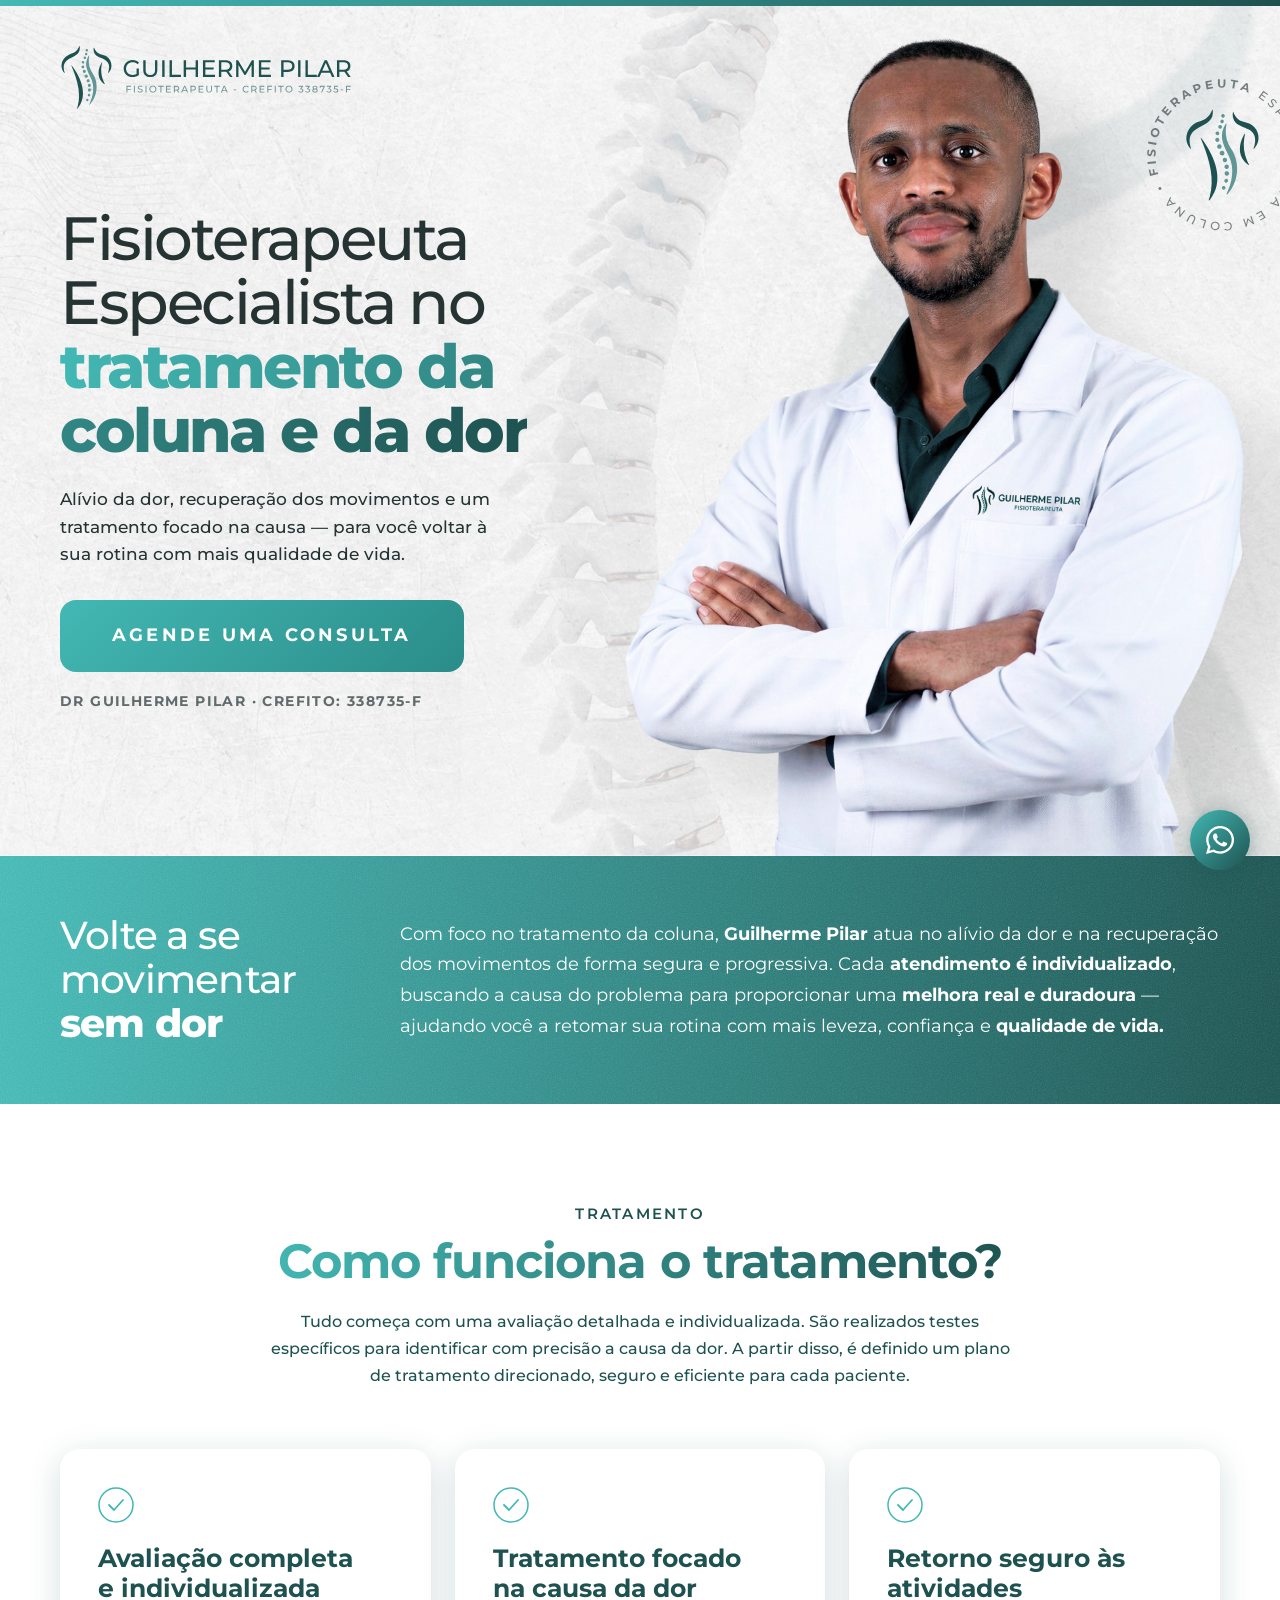
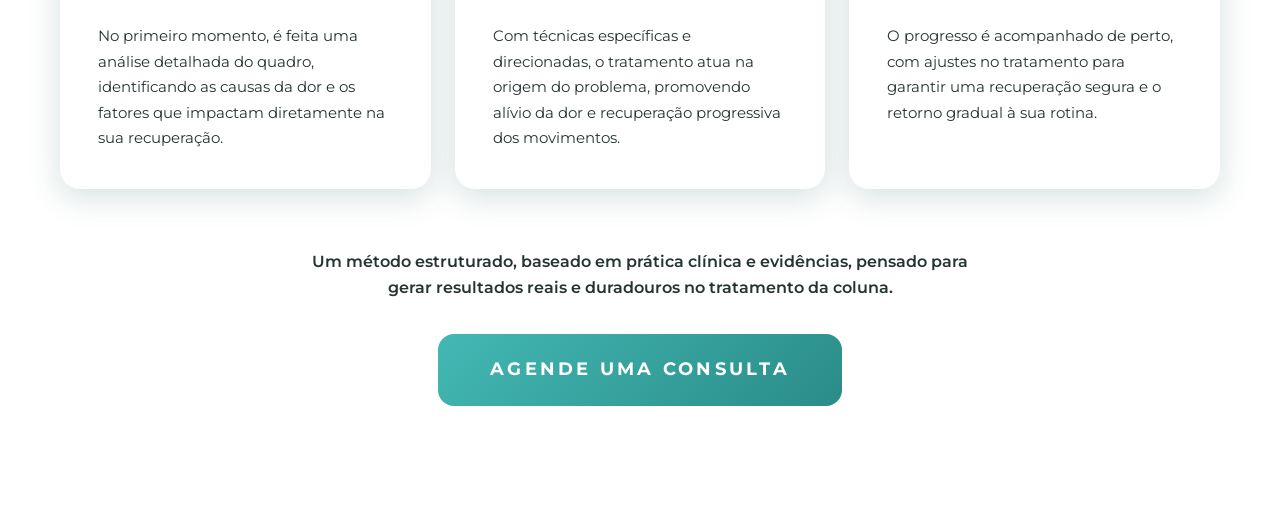
==== index.html @ dbd32c1a "feat: landing page Dr. Guilherme Pilar — hero + intro + treatment blocks Co-Authored-By: Claude Sonn" ====
<!DOCTYPE html>
<html lang="pt-BR">
<head>
  <meta charset="UTF-8">
  <meta name="viewport" content="width=device-width, initial-scale=1.0">
  <title>Dr. Guilherme Pilar — Fisioterapeuta Especialista em Coluna</title>
  <link rel="preconnect" href="https://fonts.googleapis.com">
  <link rel="preconnect" href="https://fonts.gstatic.com" crossorigin>
  <link href="https://fonts.googleapis.com/css2?family=Montserrat:wght@400;500;600;700;800&display=swap" rel="stylesheet">
  <link rel="stylesheet" href="style.css">
</head>
<body>

  <!-- Borda superior gradiente -->
  <div class="top-bar"></div>

  <!-- ======================== HERO ======================== -->
  <section class="hero">
    <div class="hero-bg"></div>

    <div class="hero-inner">
      <!-- Logo -->
      <header class="hero-header">
        <img src="logo.svg" class="logo" alt="Guilherme Pilar Fisioterapeuta">
      </header>

      <!-- Selo animado (posicionado relativo ao hero-inner) -->
      <div class="stamp-wrapper">
        <img src="stamp-txt.svg" class="stamp-txt" alt="">
        <img src="stamp-iso.svg" class="stamp-iso" alt="">
      </div>

      <!-- Conteúdo principal -->
      <div class="hero-content">

        <!-- Coluna esquerda: texto + CTA -->
        <div class="hero-left">
          <h1>
            Fisioterapeuta<br>
            Especialista no<br>
            <span class="gradient-text">tratamento da<br>coluna e da dor</span>
          </h1>

          <p class="subtext">
            Alívio da dor, recuperação dos movimentos e um tratamento focado na causa — para você voltar à sua rotina com mais qualidade de vida.
          </p>

          <a href="https://wa.me/553799293165" class="btn-cta" target="_blank" rel="noopener">
            Agende uma Consulta
          </a>

          <p class="crefito">DR GUILHERME PILAR &middot; CREFITO: 338735-F</p>
        </div>

        <!-- Coluna direita: foto -->
        <div class="hero-right">
          <img src="drguilherme.png" class="doctor-img" alt="Dr. Guilherme Pilar">
        </div>

      </div>
    </div>
  </section>
  <!-- ======================== /HERO ======================== -->

  <!-- ======================== INTRO BLOCK ======================== -->
  <section class="intro-block">
    <div class="intro-inner">

      <div class="intro-left">
        <h2>Volte a se movimentar <strong>sem dor</strong></h2>
      </div>

      <div class="intro-right">
        <p>
          Com foco no tratamento da coluna, <strong>Guilherme Pilar</strong> atua no alívio da dor e na recuperação dos movimentos de forma segura e progressiva. Cada <strong>atendimento é individualizado</strong>, buscando a causa do problema para proporcionar uma <strong>melhora real e duradoura</strong> — ajudando você a retomar sua rotina com mais leveza, confiança e <strong>qualidade de vida.</strong>
        </p>
      </div>

    </div>
  </section>
  <!-- ======================== /INTRO BLOCK ======================== -->

  <!-- ======================== TREATMENT BLOCK ======================== -->
  <section class="treatment-block">
    <div class="treatment-inner">

      <div class="treatment-header">
        <span class="tagline">Tratamento</span>
        <h2 class="treatment-title">Como funciona o tratamento?</h2>
        <p class="treatment-desc">Tudo começa com uma avaliação detalhada e individualizada. São realizados testes específicos para identificar com precisão a causa da dor. A partir disso, é definido um plano de tratamento direcionado, seguro e eficiente para cada paciente.</p>
      </div>

      <div class="cards-grid">

        <div class="card">
          <div class="card-icon">
            <svg width="36" height="36" viewBox="0 0 36 36" fill="none" xmlns="http://www.w3.org/2000/svg">
              <circle cx="18" cy="18" r="17" stroke="#43B8B4" stroke-width="1.5"/>
              <path d="M11 18l5 5 9-10" stroke="#43B8B4" stroke-width="1.8" stroke-linecap="round" stroke-linejoin="round"/>
            </svg>
          </div>
          <h3>Avaliação completa<br>e individualizada</h3>
          <p>No primeiro momento, é feita uma análise detalhada do quadro, identificando as causas da dor e os fatores que impactam diretamente na sua recuperação.</p>
        </div>

        <div class="card">
          <div class="card-icon">
            <svg width="36" height="36" viewBox="0 0 36 36" fill="none" xmlns="http://www.w3.org/2000/svg">
              <circle cx="18" cy="18" r="17" stroke="#43B8B4" stroke-width="1.5"/>
              <path d="M11 18l5 5 9-10" stroke="#43B8B4" stroke-width="1.8" stroke-linecap="round" stroke-linejoin="round"/>
            </svg>
          </div>
          <h3>Tratamento focado<br>na causa da dor</h3>
          <p>Com técnicas específicas e direcionadas, o tratamento atua na origem do problema, promovendo alívio da dor e recuperação progressiva dos movimentos.</p>
        </div>

        <div class="card">
          <div class="card-icon">
            <svg width="36" height="36" viewBox="0 0 36 36" fill="none" xmlns="http://www.w3.org/2000/svg">
              <circle cx="18" cy="18" r="17" stroke="#43B8B4" stroke-width="1.5"/>
              <path d="M11 18l5 5 9-10" stroke="#43B8B4" stroke-width="1.8" stroke-linecap="round" stroke-linejoin="round"/>
            </svg>
          </div>
          <h3>Retorno seguro às<br>atividades</h3>
          <p>O progresso é acompanhado de perto, com ajustes no tratamento para garantir uma recuperação segura e o retorno gradual à sua rotina.</p>
        </div>

      </div>

      <div class="treatment-footer">
        <p>Um método estruturado, baseado em prática clínica e evidências, pensado para<br>gerar resultados reais e duradouros no tratamento da coluna.</p>
        <a href="https://wa.me/553799293165" class="btn-cta btn-cta--center" target="_blank" rel="noopener">
          Agende uma Consulta
        </a>
      </div>

    </div>
  </section>
  <!-- ======================== /TREATMENT BLOCK ======================== -->

  <!-- WhatsApp flutuante -->
  <a href="https://wa.me/553799293165" class="whatsapp-float" target="_blank" rel="noopener" aria-label="Fale pelo WhatsApp">
    <svg width="30" height="30" viewBox="0 0 57 57" fill="none" xmlns="http://www.w3.org/2000/svg">
      <path fill-rule="evenodd" clip-rule="evenodd" d="M47.4216 9.51921C42.4222 4.51401 35.7735 1.75635 28.6904 1.75342C14.0949 1.75342 2.21626 13.6317 2.21039 28.2311C2.20844 32.8981 3.42761 37.4539 5.74495 41.4695L1.98828 55.1909L16.0257 51.5086C19.8936 53.6185 24.2481 54.7304 28.6796 54.7317H28.6907C43.2846 54.7317 55.1645 42.8524 55.1701 28.2523C55.173 21.1767 52.4212 14.5241 47.4216 9.51921ZM28.6904 50.2598H28.6813C24.7322 50.2581 20.8591 49.1968 17.4794 47.1919L16.6761 46.7148L8.34605 48.9L10.5695 40.7784L10.046 39.9457C7.84279 36.4415 6.67939 32.3913 6.68135 28.2328C6.68592 16.0981 16.5593 6.22568 28.6992 6.22568C34.5779 6.22763 40.1039 8.51986 44.2592 12.68C48.4144 16.8401 50.7014 22.3698 50.6994 28.2507C50.6942 40.3863 40.8215 50.2598 28.6904 50.2598ZM40.7628 33.7761C40.1013 33.4448 36.8482 31.8446 36.2416 31.6235C35.6356 31.4027 35.194 31.2928 34.7533 31.9549C34.312 32.617 33.0443 34.1075 32.6581 34.5488C32.2719 34.9904 31.8864 35.0459 31.2246 34.7145C30.5629 34.3834 28.4311 33.6845 25.9037 31.4304C23.937 29.676 22.6092 27.5094 22.223 26.8473C21.8375 26.1845 22.2198 25.861 22.5133 25.497C23.2296 24.6075 23.9468 23.6751 24.1673 23.2338C24.3881 22.7922 24.2775 22.4057 24.1118 22.0746C23.9468 21.7436 22.6236 18.4869 22.0724 17.1617C21.5348 15.8721 20.9898 16.0463 20.5834 16.026C20.1979 16.0068 19.7566 16.0029 19.3154 16.0029C18.8744 16.0029 18.1575 16.1682 17.5508 16.831C16.9445 17.4934 15.2355 19.0939 15.2355 22.3505C15.2355 25.6072 17.6063 28.7533 17.937 29.1949C18.2677 29.6365 22.6027 36.3195 29.2396 39.1851C30.8182 39.8674 32.0505 40.2741 33.0116 40.5791C34.5968 41.0827 36.0387 41.0116 37.1789 40.8413C38.4503 40.6512 41.0932 39.2406 41.645 37.6952C42.1962 36.1496 42.1962 34.825 42.0305 34.5488C41.8655 34.2729 41.4242 34.1075 40.7628 33.7761Z" fill="white"/>
    </svg>
  </a>

</body>
</html>
---- style.css ----
/* ===== RESET & BASE ===== */
*, *::before, *::after { box-sizing: border-box; margin: 0; padding: 0; }

:root {
  --dark:       #263333;
  --primary:    #1E5250;
  --teal:       #81C1C1;
  --white:      #FFFFFF;
  --gray-bg:    #F5F5F5;
  --grad-start: #43B8B4;
  --grad-end:   #1E5250;
  --gradient:   linear-gradient(to right, #43B8B4, #1E5250);
}

html { scroll-behavior: smooth; }

body {
  font-family: 'Montserrat', sans-serif;
  color: var(--dark);
  background: var(--white);
  overflow-x: hidden;
}

/* ===== TOP BAR ===== */
.top-bar {
  height: 6px;
  background: var(--gradient);
  width: 100%;
}

/* ===== HERO SECTION ===== */
.hero {
  position: relative;
  height: 850px;
  display: flex;
  align-items: stretch;
  overflow: hidden;
}

.hero-bg {
  position: absolute;
  inset: 0;
  background-image: url('bg-hero.jpg');
  background-size: cover;
  background-position: center;
  z-index: 0;
}

.hero-inner {
  position: relative;
  z-index: 1;
  width: 100%;
  max-width: 1280px;
  margin: 0 auto;
  padding: 0 60px;
  display: flex;
  flex-direction: column;
}

/* ===== HEADER / LOGO ===== */
.hero-header {
  padding: 40px 0 0;
  flex: 0 0 auto;
}

.logo {
  height: 64px;
  width: auto;
  display: block;
}

/* ===== HERO CONTENT ===== */
.hero-content {
  display: flex;
  align-items: stretch;
  gap: 40px;
  flex: 1;
}

/* ===== LEFT COLUMN ===== */
.hero-left {
  flex: 0 0 490px;
  display: flex;
  flex-direction: column;
  justify-content: center;
  padding-bottom: 50px;
}

.hero-left h1 {
  font-size: 61px;
  font-weight: 500;
  line-height: 1.05;
  letter-spacing: -0.04em;
  color: var(--dark);
  margin-bottom: 24px;
}

.gradient-text {
  background: var(--gradient);
  -webkit-background-clip: text;
  -webkit-text-fill-color: transparent;
  background-clip: text;
  display: inline;
  font-weight: 800;
}

.subtext {
  font-size: 17px;
  font-weight: 500;
  line-height: 1.6;
  color: var(--dark);
  max-width: 440px;
  margin-bottom: 32px;
}

.btn-cta {
  display: inline-flex;
  align-items: center;
  background: linear-gradient(135deg, #43B8B4, #2A8C88, #1E5250, #2A8C88, #43B8B4);
  background-size: 400% 400%;
  animation: cta-gradient 10s linear infinite;
  overflow: hidden;
  position: relative;
  color: var(--white);
  font-family: 'Montserrat', sans-serif;
  font-size: 18px;
  font-weight: 700;
  line-height: 1.28;
  letter-spacing: 0.18em;
  text-transform: uppercase;
  text-decoration: none;
  height: 72px;
  padding: 0 52px;
  border-radius: 16px;
  align-self: flex-start;
  transition: opacity 0.25s, transform 0.2s;
  margin-bottom: 20px;
}

.btn-cta::after {
  content: '';
  position: absolute;
  top: -50%;
  left: -80%;
  width: 45%;
  height: 200%;
  background: linear-gradient(
    to right,
    transparent,
    rgba(255, 255, 255, 0.22),
    transparent
  );
  transform: skewX(-18deg);
  animation: btn-shine 5s ease-in-out infinite;
  pointer-events: none;
}

.btn-cta:hover {
  opacity: 0.88;
  transform: translateY(-2px);
}

.crefito {
  font-size: 14px;
  font-weight: 700;
  letter-spacing: 0.1em;
  color: var(--dark);
  text-transform: uppercase;
  opacity: 0.7;
}

/* ===== RIGHT COLUMN ===== */
.hero-right {
  flex: 1;
  align-self: stretch;
  position: relative;
  display: flex;
  align-items: flex-end;
  justify-content: center;
}

.doctor-img {
  position: absolute;
  bottom: 0;
  left: 50%;
  transform: translateX(-40%);
  z-index: 2;
  height: 820px;
  width: auto;
  display: block;
  object-fit: contain;
  object-position: bottom;
}

/* ===== STAMP ANIMADO ===== */
.stamp-wrapper {
  position: absolute;
  top: 68px;
  right: -24px;
  width: 162px;
  height: 162px;
  z-index: 3;
}

.stamp-txt {
  position: absolute;
  inset: 0;
  width: 162px;
  height: 162px;
  animation: spin-stamp 18s linear infinite;
  transform-origin: center center;
}

.stamp-iso {
  position: absolute;
  top: 50%;
  left: 50%;
  transform: translate(-50%, -50%);
  width: 92px;
  height: 92px;
}

@keyframes cta-gradient {
  0%   { background-position: 0% 0%; }
  50%  { background-position: 100% 100%; }
  100% { background-position: 0% 0%; }
}

@keyframes btn-shine {
  0%        { left: -80%; opacity: 0; }
  10%       { opacity: 1; }
  50%       { left: 130%; opacity: 0; }
  100%      { left: 130%; opacity: 0; }
}

@keyframes spin-stamp {
  from { transform: rotate(0deg); }
  to   { transform: rotate(360deg); }
}

/* ===== INTRO BLOCK ===== */
.intro-block {
  position: relative;
  height: 248px;
  display: flex;
  align-items: center;
  background: linear-gradient(to right, #43B8B4 0%, #1E5250 100%);
  overflow: hidden;
}

/* Grain visível sobre o gradient */
.intro-block::after {
  content: '';
  position: absolute;
  inset: 0;
  background-image: url("data:image/svg+xml,%3Csvg xmlns='http://www.w3.org/2000/svg' width='200' height='200'%3E%3Cfilter id='n'%3E%3CfeTurbulence type='fractalNoise' baseFrequency='0.8' numOctaves='4' stitchTiles='stitch'/%3E%3C/filter%3E%3Crect width='200' height='200' filter='url(%23n)'/%3E%3C/svg%3E");
  background-repeat: repeat;
  background-size: 200px 200px;
  mix-blend-mode: soft-light;
  opacity: 0.65;
  pointer-events: none;
  z-index: 2;
}

.intro-inner {
  position: relative;
  z-index: 3;
  width: 100%;
  max-width: 1280px;
  margin: 0 auto;
  padding: 0 60px;
  display: flex;
  align-items: center;
  gap: 60px;
}

.intro-left {
  flex: 0 0 280px;
}

.intro-left h2 {
  font-size: 39px;
  font-weight: 500;
  line-height: 1.12;
  letter-spacing: -0.02em;
  color: var(--white);
}

.intro-left h2 strong {
  font-weight: 800;
  display: block;
}

.intro-right {
  flex: 1;
}

.intro-right p {
  font-size: 18px;
  font-weight: 400;
  line-height: 1.7;
  color: var(--white);
}

.intro-right p strong {
  font-weight: 700;
}

/* Responsivo intro */
@media (max-width: 820px) {
  .intro-block { height: auto; padding: 56px 0; }

  .intro-inner {
    flex-direction: column;
    gap: 28px;
    padding: 0 32px;
  }

  .intro-left { flex: none; width: 100%; }

  .intro-left h2 { font-size: 32px; }

  .intro-right p { font-size: 16px; }
}

@media (max-width: 480px) {
  .intro-block { height: auto; padding: 48px 0; }

  .intro-inner { padding: 0 24px; gap: 20px; }

  .intro-left h2 { font-size: 28px; }

  .intro-right p { font-size: 15px; }
}

/* ===== TREATMENT BLOCK ===== */
.treatment-block {
  background: var(--white);
  padding: 100px 0 90px;
}

.treatment-inner {
  max-width: 1280px;
  margin: 0 auto;
  padding: 0 60px;
  display: flex;
  flex-direction: column;
  align-items: center;
  gap: 60px;
}

/* Header */
.treatment-header {
  text-align: center;
  max-width: 760px;
}

.tagline {
  display: block;
  font-size: 15px;
  font-weight: 600;
  letter-spacing: 0.15em;
  text-transform: uppercase;
  color: var(--primary);
  margin-bottom: 12px;
}

.treatment-title {
  font-size: 48px;
  font-weight: 700;
  line-height: 1.1;
  letter-spacing: -0.02em;
  background: var(--gradient);
  -webkit-background-clip: text;
  -webkit-text-fill-color: transparent;
  background-clip: text;
  margin-bottom: 20px;
}

.treatment-desc {
  font-size: 16px;
  font-weight: 500;
  line-height: 1.7;
  color: var(--primary);
}

/* Cards grid */
.cards-grid {
  display: grid;
  grid-template-columns: repeat(3, 1fr);
  gap: 24px;
  width: 100%;
}

.card {
  background: var(--white);
  border-radius: 20px;
  padding: 36px;
  box-shadow: 0 8px 32px 0 rgba(29, 80, 78, 0.18);
  border: 2px solid transparent;
  transition: border-color 0.3s ease, box-shadow 0.3s ease, transform 0.3s ease;
  display: flex;
  flex-direction: column;
  gap: 20px;
}

.card:hover {
  border-color: #C5E2E2;
  box-shadow: none;
  transform: translateY(-4px);
}

.card-icon svg {
  display: block;
}

.card h3 {
  font-size: 25px;
  font-weight: 700;
  line-height: 1.2;
  color: var(--primary);
}

.card p {
  font-size: 15px;
  font-weight: 400;
  line-height: 1.7;
  color: var(--dark);
}

/* Footer */
.treatment-footer {
  display: flex;
  flex-direction: column;
  align-items: center;
  gap: 32px;
  text-align: center;
}

.treatment-footer > p {
  font-size: 16px;
  font-weight: 600;
  line-height: 1.65;
  color: var(--dark);
}

.btn-cta--center {
  align-self: center;
}

/* Responsivo treatment */
@media (max-width: 900px) {
  .cards-grid { grid-template-columns: 1fr; gap: 20px; }
  .treatment-title { font-size: 36px; }
  .treatment-block { padding: 72px 0; }
  .treatment-inner { padding: 0 32px; gap: 44px; }
}

@media (max-width: 480px) {
  .treatment-title { font-size: 30px; }
  .treatment-block { padding: 56px 0; }
  .treatment-inner { padding: 0 24px; gap: 36px; }
  .card { padding: 28px; }
}

/* ===== RESPONSIVO ===== */

/* Laptop menor / tablet landscape */
@media (max-width: 1100px) {
  .hero-inner { padding: 0 40px; }

  .hero-left {
    flex: 0 0 420px;
  }

  .hero-left h1 {
    font-size: 52px;
  }

  .subtext {
    font-size: 16px;
    max-width: 380px;
  }

  .doctor-img {
    height: 700px;
  }

  .stamp-wrapper { width: 124px; height: 124px; top: 36px; right: -16px; }
  .stamp-txt    { width: 124px; height: 124px; }
  .stamp-iso    { width: 70px;  height: 70px; }
}

/* Tablet portrait */
@media (max-width: 820px) {
  .hero {
    height: auto;
    min-height: 100svh;
  }

  .hero-inner { padding: 0 32px; }

  .hero-content {
    flex-direction: column;
    align-items: flex-start;
    gap: 0;
    padding-bottom: 0;
  }

  .hero-left {
    flex: none;
    width: 100%;
    max-width: 560px;
    padding-bottom: 40px;
    justify-content: flex-start;
    padding-top: 32px;
  }

  .hero-left h1 { font-size: 46px; }

  .subtext { font-size: 15px; max-width: 100%; }

  /* Ancora pelo topo — mostra cabeça + torso, pés cortam embaixo */
  .hero-right {
    width: 100%;
    height: 400px;
    align-self: auto;
    justify-content: center;
    overflow: hidden;
    margin-top: 16px;
  }

  .doctor-img {
    position: absolute;
    top: 0;
    left: 50%;
    transform: translateX(-50%);
    height: 480px;
  }

  .stamp-wrapper { top: 28px; right: 0; width: 110px; height: 110px; }
  .stamp-txt    { width: 110px; height: 110px; }
  .stamp-iso    { width: 62px; height: 62px; }
}

/* Mobile */
@media (max-width: 480px) {
  .hero-inner { padding: 0 24px; }

  .logo { height: 52px; }

  .hero-left {
    padding-top: 24px;
    padding-bottom: 36px;
  }

  .hero-left h1 { font-size: 36px; }

  .subtext { font-size: 14px; }

  .btn-cta {
    font-size: 12px;
    padding: 15px 28px;
    align-self: stretch;
    text-align: center;
  }

  /* Ancora pelo topo — mostra cabeça + torso */
  .hero-right {
    height: 320px;
    overflow: hidden;
    margin-top: 12px;
  }

  .doctor-img {
    top: 0;
    bottom: auto;
    height: 380px;
    transform: translateX(-50%);
  }

  .stamp-wrapper { width: 90px; height: 90px; top: 24px; right: 0; }
  .stamp-txt    { width: 90px; height: 90px; }
  .stamp-iso    { width: 50px; height: 50px; }

  .whatsapp-float { bottom: 20px; right: 20px; width: 52px; height: 52px; }
}

/* ===== WHATSAPP FLUTUANTE ===== */
.whatsapp-float {
  position: fixed;
  bottom: 30px;
  right: 30px;
  width: 60px;
  height: 60px;
  background: linear-gradient(135deg, #43B8B4, #1E5250);
  border-radius: 50%;
  display: flex;
  align-items: center;
  justify-content: center;
  box-shadow: 0 4px 20px rgba(30, 82, 80, 0.4);
  z-index: 1000;
  text-decoration: none;
  transition: transform 0.2s, box-shadow 0.2s;
}

.whatsapp-float:hover {
  transform: scale(1.1);
  box-shadow: 0 6px 24px rgba(30, 82, 80, 0.5);
}

.whatsapp-float img {
  width: 30px;
  height: 30px;
}
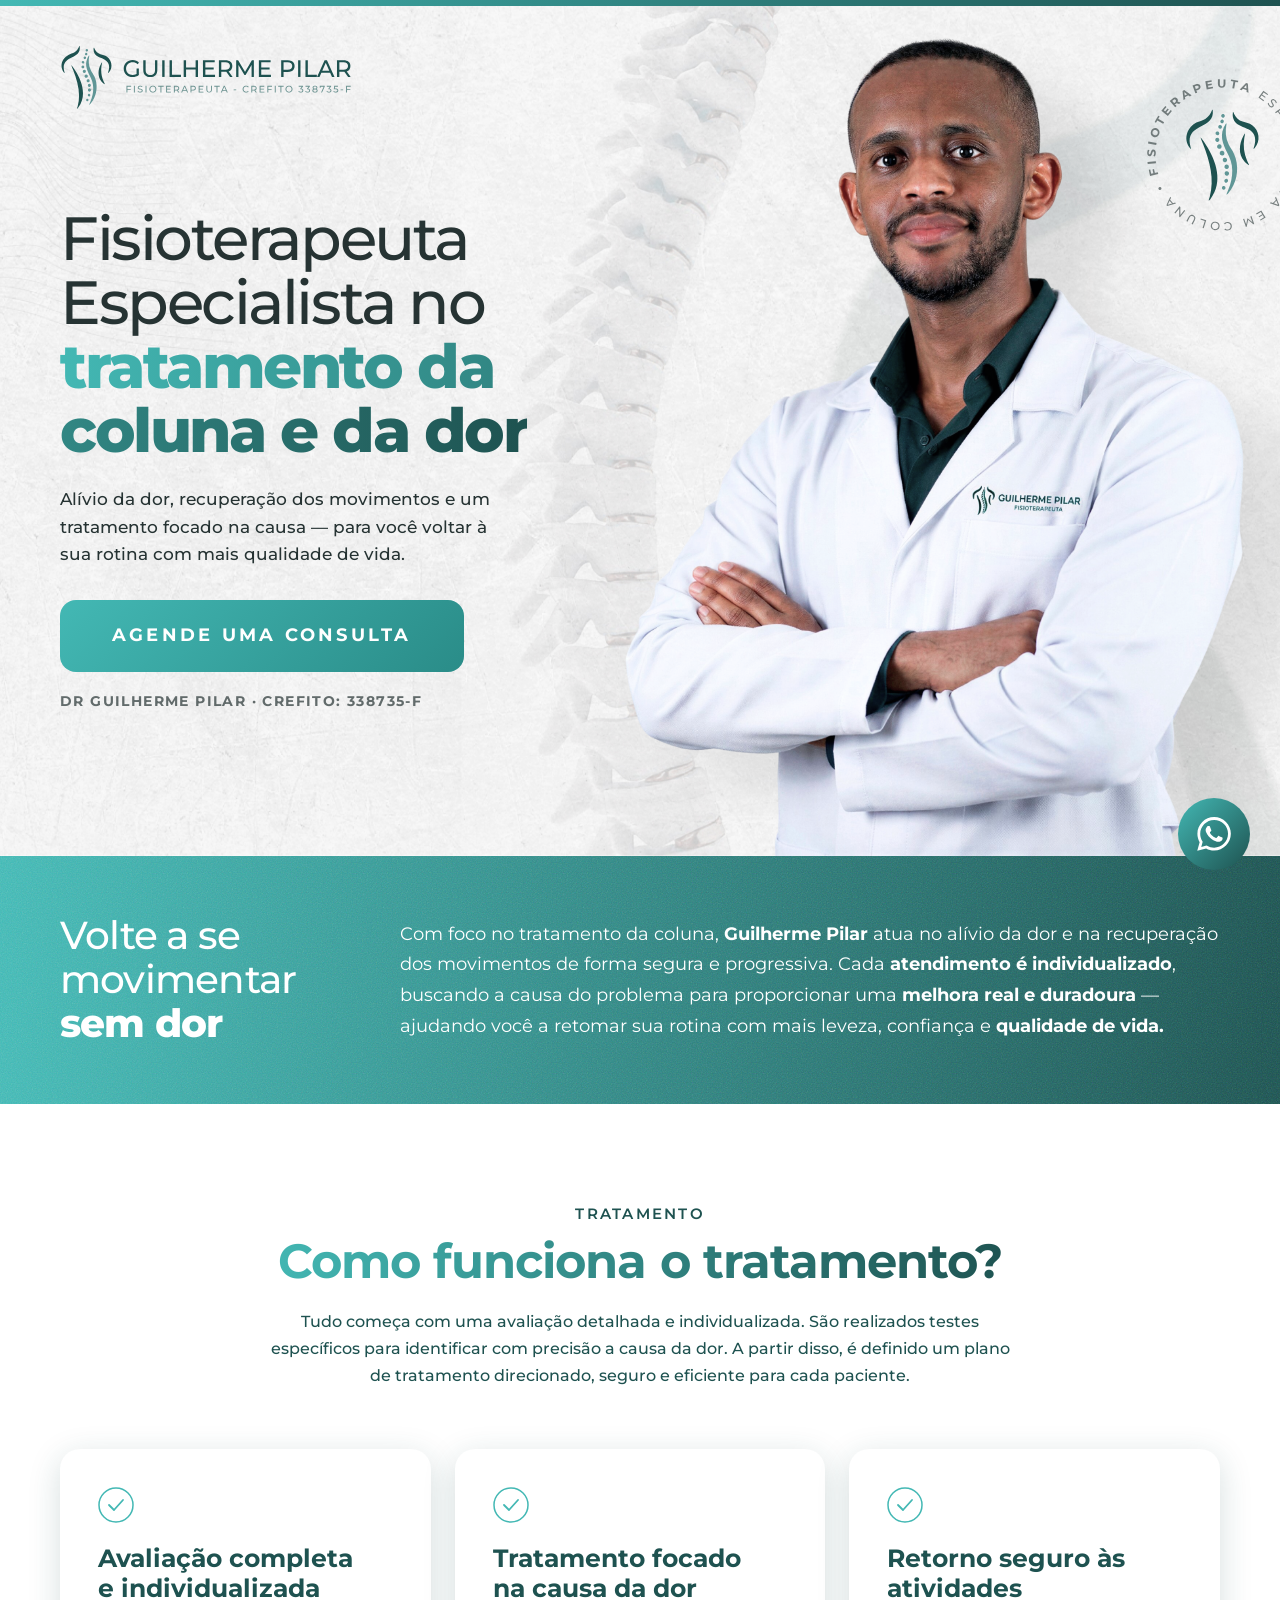
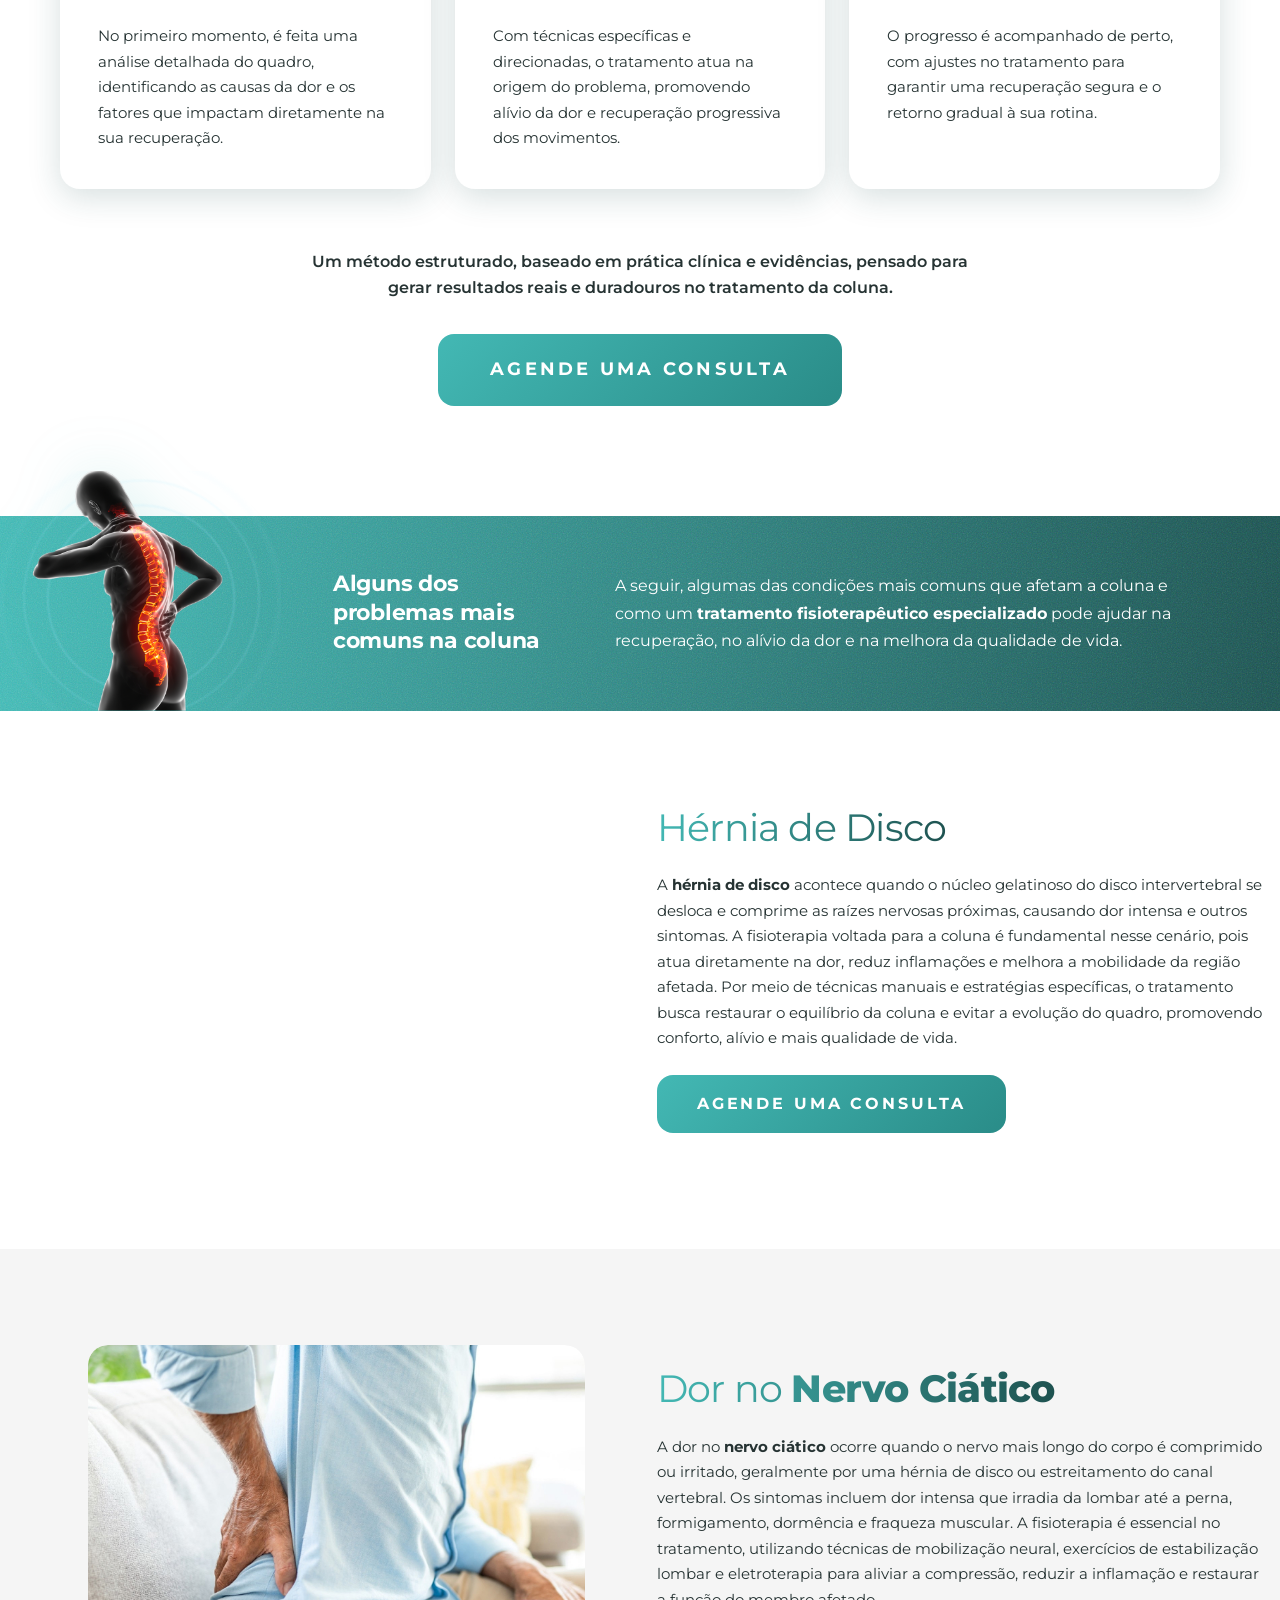
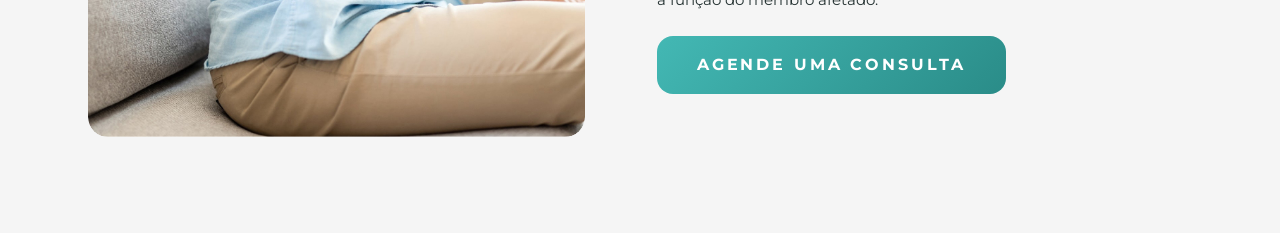
==== commit 89d68652: "Adiciona blocos Hérnia e Ciático, badge hover WhatsApp e melhorias visuais Co-Authored-By: Claude So" ====
--- a/index.html
+++ b/index.html
@@ -138,8 +138,67 @@
   </section>
   <!-- ======================== /TREATMENT BLOCK ======================== -->
 
+  <!-- ======================== PROBLEMS BLOCK ======================== -->
+  <section class="problems-block">
+    <div class="problems-grain"></div>
+
+    <div class="problems-inner">
+      <div class="problems-img-col">
+        <img src="img1.png" class="problems-img" alt="Coluna vertebral com dor">
+      </div>
+
+      <h2 class="problems-headline">Alguns dos<br>problemas mais<br>comuns na coluna</h2>
+
+      <p class="problems-body">A seguir, algumas das condições mais comuns que afetam a coluna e como um <strong>tratamento fisioterapêutico especializado</strong> pode ajudar na recuperação, no alívio da dor e na melhora da qualidade de vida.</p>
+    </div>
+  </section>
+  <!-- ======================== /PROBLEMS BLOCK ======================== -->
+
+  <!-- ======================== HERNIA BLOCK ======================== -->
+  <section class="condition-block">
+    <div class="condition-inner">
+
+      <div class="condition-media">
+        <video autoplay loop muted playsinline preload="metadata">
+          <source src="hernia.mp4" type="video/mp4">
+        </video>
+      </div>
+
+      <div class="condition-text">
+        <h2 class="condition-title">Hérnia de Disco</h2>
+        <p class="condition-body">A <strong>hérnia de disco</strong> acontece quando o núcleo gelatinoso do disco intervertebral se desloca e comprime as raízes nervosas próximas, causando dor intensa e outros sintomas. A fisioterapia voltada para a coluna é fundamental nesse cenário, pois atua diretamente na dor, reduz inflamações e melhora a mobilidade da região afetada. Por meio de técnicas manuais e estratégias específicas, o tratamento busca restaurar o equilíbrio da coluna e evitar a evolução do quadro, promovendo conforto, alívio e mais qualidade de vida.</p>
+        <a href="https://wa.me/553799293165" class="btn-cta btn-cta--center" target="_blank" rel="noopener">
+          Agende uma Consulta
+        </a>
+      </div>
+
+    </div>
+  </section>
+  <!-- ======================== /HERNIA BLOCK ======================== -->
+
+  <!-- ======================== CIÁTICO BLOCK ======================== -->
+  <section class="condition-block condition-block--gray">
+    <div class="condition-inner">
+
+      <div class="condition-media">
+        <img src="ciatico.jpg" class="condition-img" alt="Dor no Nervo Ciático">
+      </div>
+
+      <div class="condition-text">
+        <h2 class="condition-title">Dor no <strong>Nervo Ciático</strong></h2>
+        <p class="condition-body">A dor no <strong>nervo ciático</strong> ocorre quando o nervo mais longo do corpo é comprimido ou irritado, geralmente por uma hérnia de disco ou estreitamento do canal vertebral. Os sintomas incluem dor intensa que irradia da lombar até a perna, formigamento, dormência e fraqueza muscular. A fisioterapia é essencial no tratamento, utilizando técnicas de mobilização neural, exercícios de estabilização lombar e eletroterapia para aliviar a compressão, reduzir a inflamação e restaurar a função do membro afetado.</p>
+        <a href="https://wa.me/553799293165" class="btn-cta" target="_blank" rel="noopener">
+          Agende uma Consulta
+        </a>
+      </div>
+
+    </div>
+  </section>
+  <!-- ======================== /CIÁTICO BLOCK ======================== -->
+
   <!-- WhatsApp flutuante -->
   <a href="https://wa.me/553799293165" class="whatsapp-float" target="_blank" rel="noopener" aria-label="Fale pelo WhatsApp">
+    <span class="wpp-badge">Fale comigo agora!</span>
     <svg width="30" height="30" viewBox="0 0 57 57" fill="none" xmlns="http://www.w3.org/2000/svg">
       <path fill-rule="evenodd" clip-rule="evenodd" d="M47.4216 9.51921C42.4222 4.51401 35.7735 1.75635 28.6904 1.75342C14.0949 1.75342 2.21626 13.6317 2.21039 28.2311C2.20844 32.8981 3.42761 37.4539 5.74495 41.4695L1.98828 55.1909L16.0257 51.5086C19.8936 53.6185 24.2481 54.7304 28.6796 54.7317H28.6907C43.2846 54.7317 55.1645 42.8524 55.1701 28.2523C55.173 21.1767 52.4212 14.5241 47.4216 9.51921ZM28.6904 50.2598H28.6813C24.7322 50.2581 20.8591 49.1968 17.4794 47.1919L16.6761 46.7148L8.34605 48.9L10.5695 40.7784L10.046 39.9457C7.84279 36.4415 6.67939 32.3913 6.68135 28.2328C6.68592 16.0981 16.5593 6.22568 28.6992 6.22568C34.5779 6.22763 40.1039 8.51986 44.2592 12.68C48.4144 16.8401 50.7014 22.3698 50.6994 28.2507C50.6942 40.3863 40.8215 50.2598 28.6904 50.2598ZM40.7628 33.7761C40.1013 33.4448 36.8482 31.8446 36.2416 31.6235C35.6356 31.4027 35.194 31.2928 34.7533 31.9549C34.312 32.617 33.0443 34.1075 32.6581 34.5488C32.2719 34.9904 31.8864 35.0459 31.2246 34.7145C30.5629 34.3834 28.4311 33.6845 25.9037 31.4304C23.937 29.676 22.6092 27.5094 22.223 26.8473C21.8375 26.1845 22.2198 25.861 22.5133 25.497C23.2296 24.6075 23.9468 23.6751 24.1673 23.2338C24.3881 22.7922 24.2775 22.4057 24.1118 22.0746C23.9468 21.7436 22.6236 18.4869 22.0724 17.1617C21.5348 15.8721 20.9898 16.0463 20.5834 16.026C20.1979 16.0068 19.7566 16.0029 19.3154 16.0029C18.8744 16.0029 18.1575 16.1682 17.5508 16.831C16.9445 17.4934 15.2355 19.0939 15.2355 22.3505C15.2355 25.6072 17.6063 28.7533 17.937 29.1949C18.2677 29.6365 22.6027 36.3195 29.2396 39.1851C30.8182 39.8674 32.0505 40.2741 33.0116 40.5791C34.5968 41.0827 36.0387 41.0116 37.1789 40.8413C38.4503 40.6512 41.0932 39.2406 41.645 37.6952C42.1962 36.1496 42.1962 34.825 42.0305 34.5488C41.8655 34.2729 41.4242 34.1075 40.7628 33.7761Z" fill="white"/>
     </svg>
--- a/style.css
+++ b/style.css
@@ -463,6 +463,96 @@
   .card { padding: 28px; }
 }
 
+/* ===== PROBLEMS BLOCK ===== */
+.problems-block {
+  position: relative;
+  height: 195px;
+  background: linear-gradient(to right, #43B8B4 0%, #1E5250 100%);
+  overflow: visible;
+  clip-path: inset(-400px 0 0 0); /* permite sangrar acima, clipa abaixo */
+  z-index: 2;
+}
+
+/* Grain confinado ao bloco */
+.problems-grain {
+  position: absolute;
+  inset: 0;
+  background-image: url("data:image/svg+xml,%3Csvg xmlns='http://www.w3.org/2000/svg' width='200' height='200'%3E%3Cfilter id='n'%3E%3CfeTurbulence type='fractalNoise' baseFrequency='0.8' numOctaves='4' stitchTiles='stitch'/%3E%3C/filter%3E%3Crect width='200' height='200' filter='url(%23n)'/%3E%3C/svg%3E");
+  background-repeat: repeat;
+  background-size: 200px 200px;
+  mix-blend-mode: soft-light;
+  opacity: 0.65;
+  pointer-events: none;
+  z-index: 0;
+}
+
+.problems-inner {
+  position: relative;
+  z-index: 1;
+  max-width: 1280px;
+  margin: 0 auto;
+  padding: 0 80px 0 0;
+  height: 100%;
+  display: flex;
+  align-items: center;
+  gap: 52px;
+}
+
+/* Coluna da imagem */
+.problems-img-col {
+  flex: 0 0 auto;
+  position: relative;
+  height: 100%;
+  display: flex;
+  align-items: flex-end;
+}
+
+.problems-img {
+  display: block;
+  height: 240px;
+  width: auto;
+  filter: drop-shadow(0 0 30px rgba(67, 184, 180, 0.2));
+}
+
+/* Headline */
+.problems-headline {
+  flex: 0 0 230px;
+  font-size: 22px;
+  font-weight: 700;
+  line-height: 1.3;
+  color: var(--white);
+  letter-spacing: -0.01em;
+}
+
+/* Body text */
+.problems-body {
+  flex: 1;
+  font-size: 16px;
+  font-weight: 400;
+  line-height: 1.7;
+  color: var(--white);
+}
+
+.problems-body strong {
+  font-weight: 700;
+}
+
+/* Responsivo problems */
+@media (max-width: 900px) {
+  .problems-block { height: auto; padding: 48px 0; overflow: hidden; }
+  .problems-inner { flex-direction: column; align-items: flex-start; gap: 24px; padding: 0 32px; height: auto; }
+  .problems-img-col { display: none; }
+  .problems-headline { flex: none; font-size: 20px; }
+  .problems-body { font-size: 16px; }
+}
+
+@media (max-width: 480px) {
+  .problems-block { padding: 40px 0; }
+  .problems-inner { padding: 0 24px; gap: 16px; }
+  .problems-headline { font-size: 18px; }
+  .problems-body { font-size: 15px; }
+}
+
 /* ===== RESPONSIVO ===== */
 
 /* Laptop menor / tablet landscape */
@@ -583,33 +673,179 @@
   .stamp-txt    { width: 90px; height: 90px; }
   .stamp-iso    { width: 50px; height: 50px; }
 
-  .whatsapp-float { bottom: 20px; right: 20px; width: 52px; height: 52px; }
+  .whatsapp-float { bottom: 20px; right: 20px; width: 60px; height: 60px; }
 }
 
 /* ===== WHATSAPP FLUTUANTE ===== */
+@keyframes wpp-pulse {
+  0%   { box-shadow: 0 0 0 0 rgba(67, 184, 180, 0.55), 0 0 0 0 rgba(67, 184, 180, 0.3); }
+  50%  { box-shadow: 0 0 0 14px rgba(67, 184, 180, 0.12), 0 0 0 28px rgba(67, 184, 180, 0.04); }
+  100% { box-shadow: 0 0 0 0 rgba(67, 184, 180, 0), 0 0 0 0 rgba(67, 184, 180, 0); }
+}
+
 .whatsapp-float {
   position: fixed;
   bottom: 30px;
   right: 30px;
-  width: 60px;
-  height: 60px;
+  width: 72px;
+  height: 72px;
   background: linear-gradient(135deg, #43B8B4, #1E5250);
   border-radius: 50%;
   display: flex;
   align-items: center;
   justify-content: center;
-  box-shadow: 0 4px 20px rgba(30, 82, 80, 0.4);
   z-index: 1000;
   text-decoration: none;
-  transition: transform 0.2s, box-shadow 0.2s;
+  transition: transform 0.2s;
+  animation: wpp-pulse 2.4s ease-out infinite;
 }
 
 .whatsapp-float:hover {
-  transform: scale(1.1);
-  box-shadow: 0 6px 24px rgba(30, 82, 80, 0.5);
-}
-
-.whatsapp-float img {
-  width: 30px;
-  height: 30px;
-}
+  transform: scale(1.05);
+  animation: none;
+  box-shadow: 0 6px 28px rgba(30, 82, 80, 0.5);
+}
+
+.whatsapp-float:hover .wpp-badge {
+  opacity: 1;
+  transform: translateY(-50%) translateX(0) scale(1);
+  pointer-events: auto;
+}
+
+.whatsapp-float svg {
+  width: 36px;
+  height: 36px;
+  position: relative;
+  z-index: 1;
+}
+
+/* Badge balão de chat */
+.wpp-badge {
+  position: absolute;
+  right: calc(100% + 14px);
+  top: 50%;
+  transform: translateY(-50%) translateX(10px) scale(0.92);
+  white-space: nowrap;
+  background: #ffffff;
+  color: #1E5250;
+  font-family: 'Montserrat', sans-serif;
+  font-size: 13px;
+  font-weight: 700;
+  letter-spacing: 0.02em;
+  padding: 10px 18px;
+  border-radius: 50px;
+  box-shadow: 0 4px 20px rgba(30, 82, 80, 0.18), 0 1px 4px rgba(0,0,0,0.08);
+  opacity: 0;
+  pointer-events: none;
+  transition: opacity 0.22s ease, transform 0.22s ease;
+}
+
+/* Setinha apontando para o botão */
+.wpp-badge::after {
+  content: '';
+  position: absolute;
+  top: 50%;
+  right: -7px;
+  transform: translateY(-50%);
+  border-width: 6px 0 6px 8px;
+  border-style: solid;
+  border-color: transparent transparent transparent #ffffff;
+  filter: drop-shadow(2px 0 2px rgba(30,82,80,0.08));
+}
+
+/* ===== CONDITION BLOCK (HÉRNIA, etc.) ===== */
+.condition-block {
+  background: var(--white);
+  padding: 96px 0;
+}
+
+.condition-inner {
+  max-width: 1200px;
+  margin: 0 auto;
+  padding: 0 48px;
+  display: grid;
+  grid-template-columns: 45% 55%;
+  gap: 72px;
+  align-items: center;
+}
+
+.condition-block--gray {
+  background: #F5F5F5;
+}
+
+.condition-media {
+  border-radius: 20px;
+  overflow: hidden;
+  line-height: 0;
+}
+
+.condition-media video,
+.condition-media .condition-img {
+  width: 100%;
+  height: auto;
+  display: block;
+  border-radius: 20px;
+}
+
+.condition-text {
+  display: flex;
+  flex-direction: column;
+  align-items: flex-start;
+  gap: 24px;
+}
+
+.condition-text .btn-cta {
+  align-self: flex-start;
+  font-size: 16px;
+  height: 58px;
+  padding: 0 40px;
+}
+
+.condition-title {
+  font-size: 38px;
+  font-weight: 400;
+  line-height: 1.1;
+  letter-spacing: -0.02em;
+  background: linear-gradient(to right, #43B8B4, #1E5250);
+  -webkit-background-clip: text;
+  -webkit-text-fill-color: transparent;
+  background-clip: text;
+}
+
+.condition-title strong {
+  font-weight: 800;
+}
+
+.condition-body {
+  font-size: 15px;
+  font-weight: 400;
+  line-height: 1.7;
+  color: var(--dark);
+}
+
+/* ===== RESPONSIVE: CONDITION BLOCK ===== */
+@media (max-width: 820px) {
+  .condition-inner {
+    grid-template-columns: 1fr;
+    gap: 36px;
+    padding: 0 28px;
+  }
+
+  .condition-block {
+    padding: 64px 0;
+  }
+
+  .condition-title {
+    font-size: 30px;
+  }
+}
+
+@media (max-width: 480px) {
+  .condition-title {
+    font-size: 26px;
+  }
+
+  .condition-body {
+    font-size: 15px;
+  }
+}
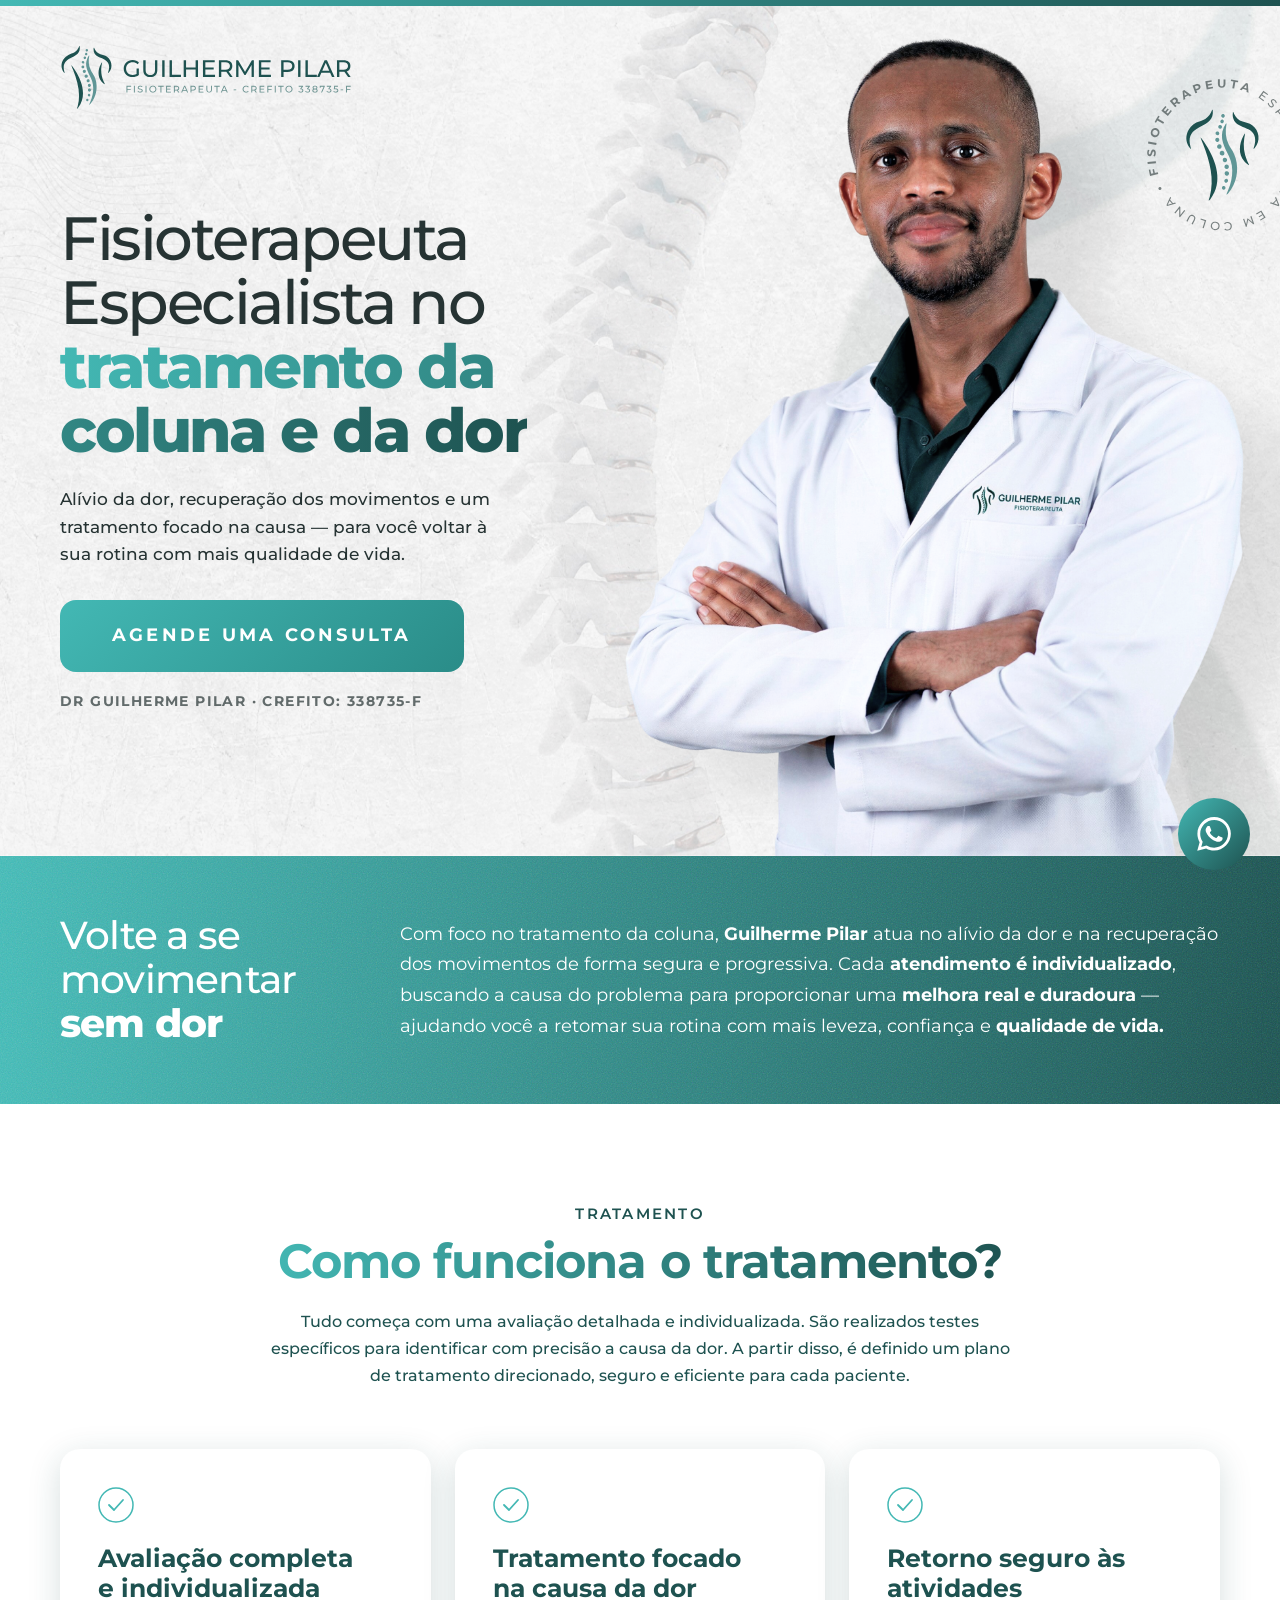
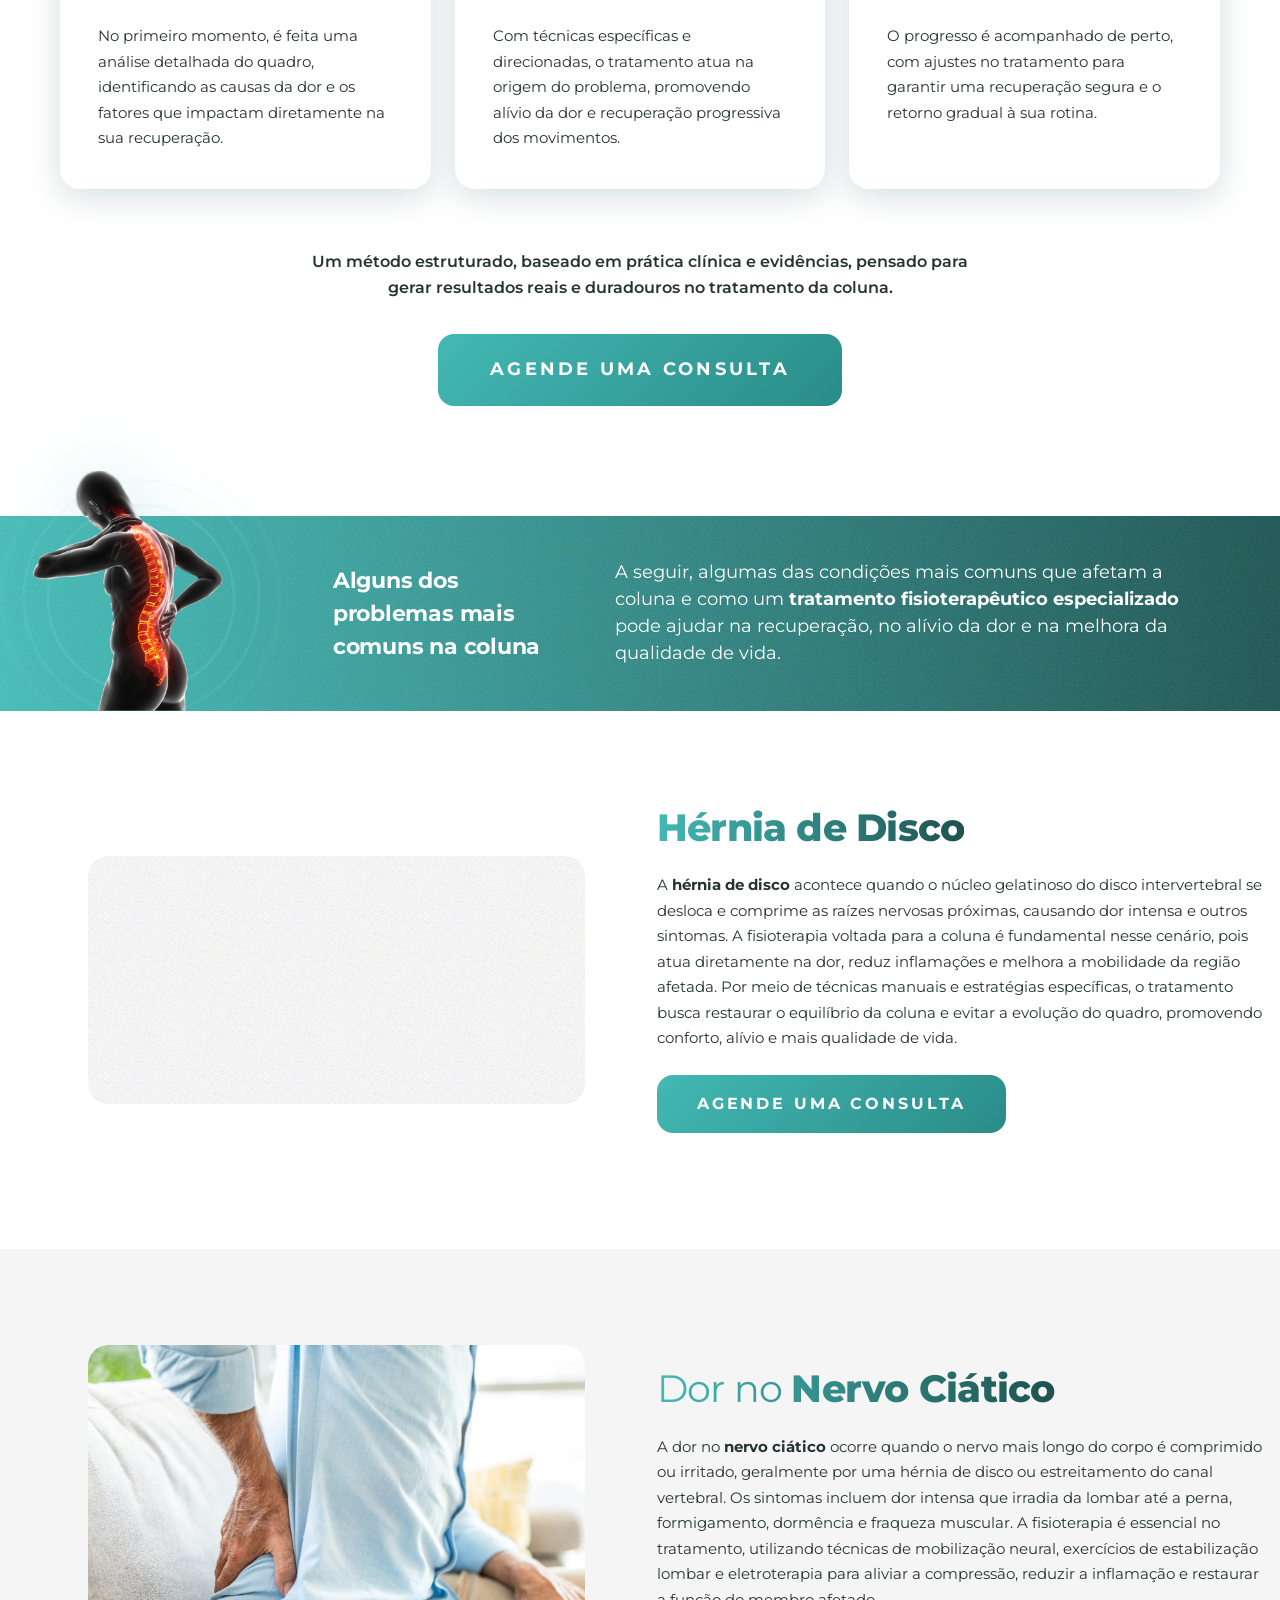
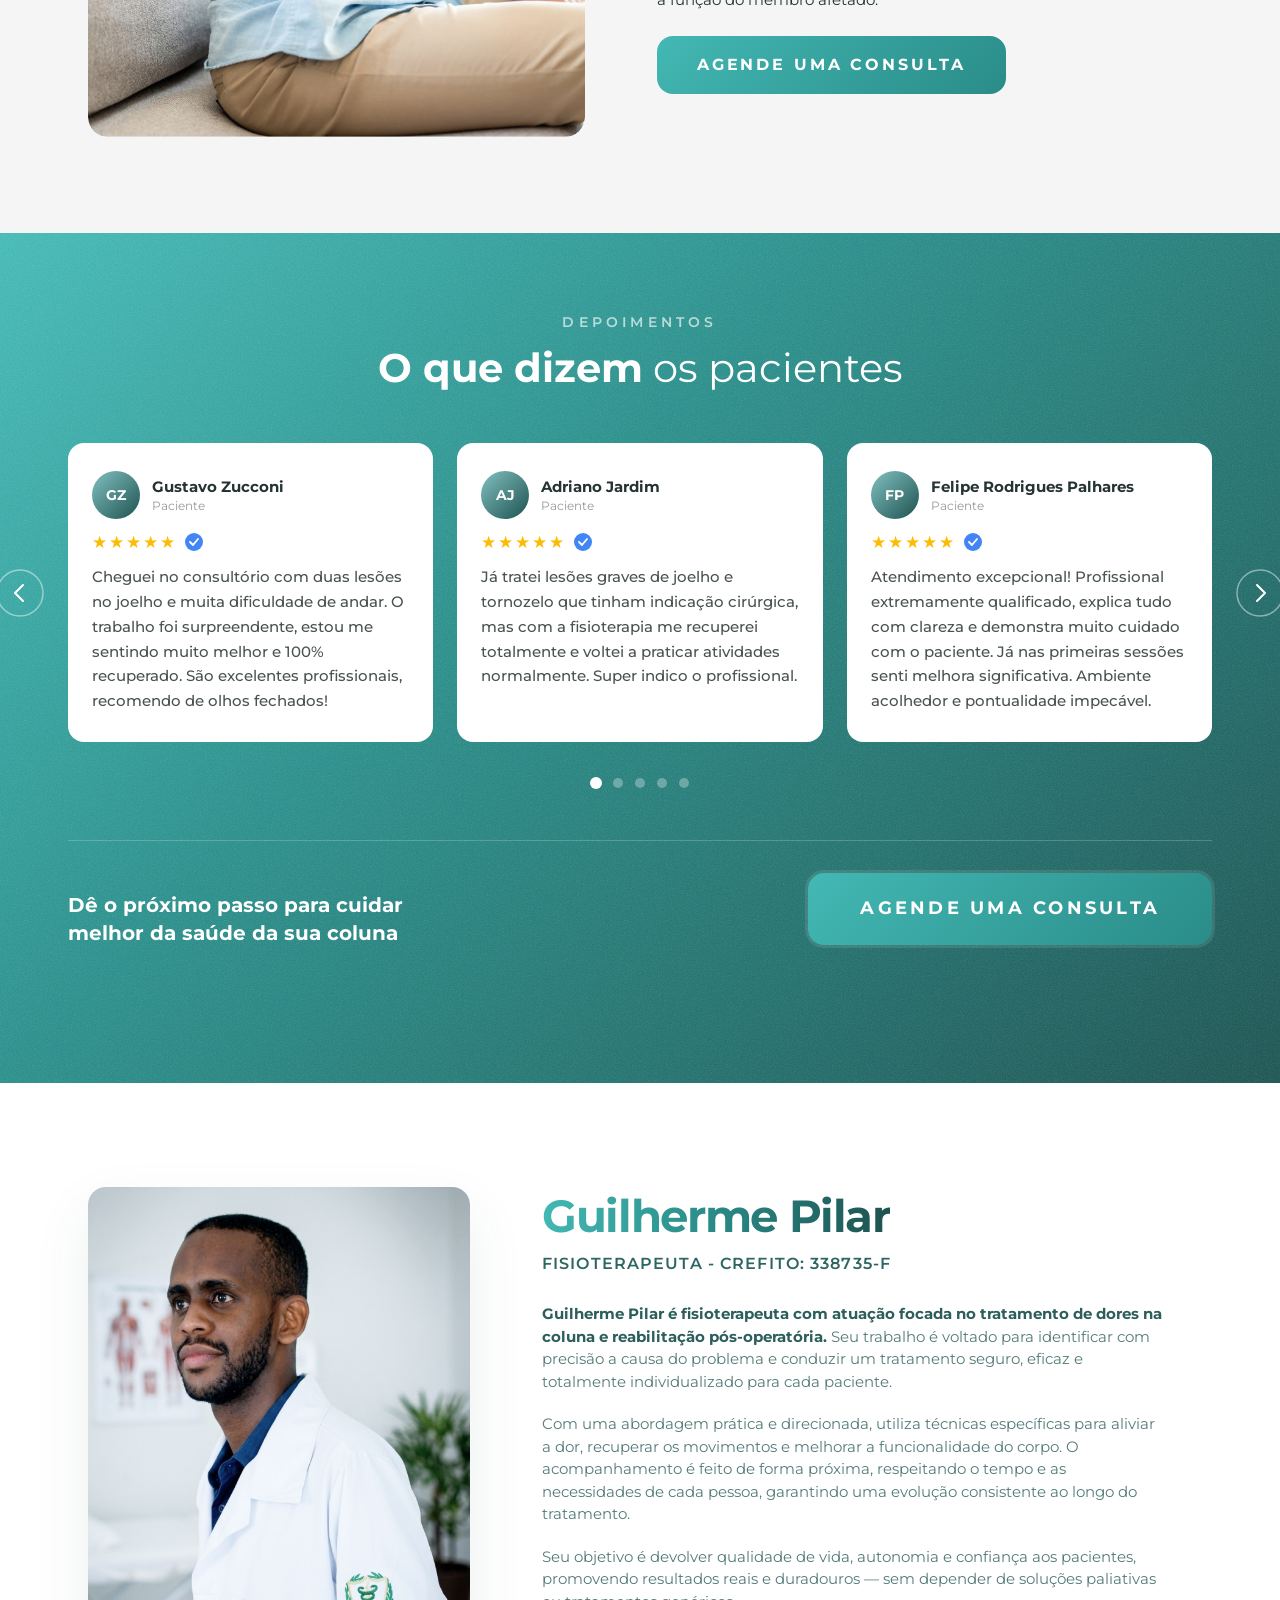
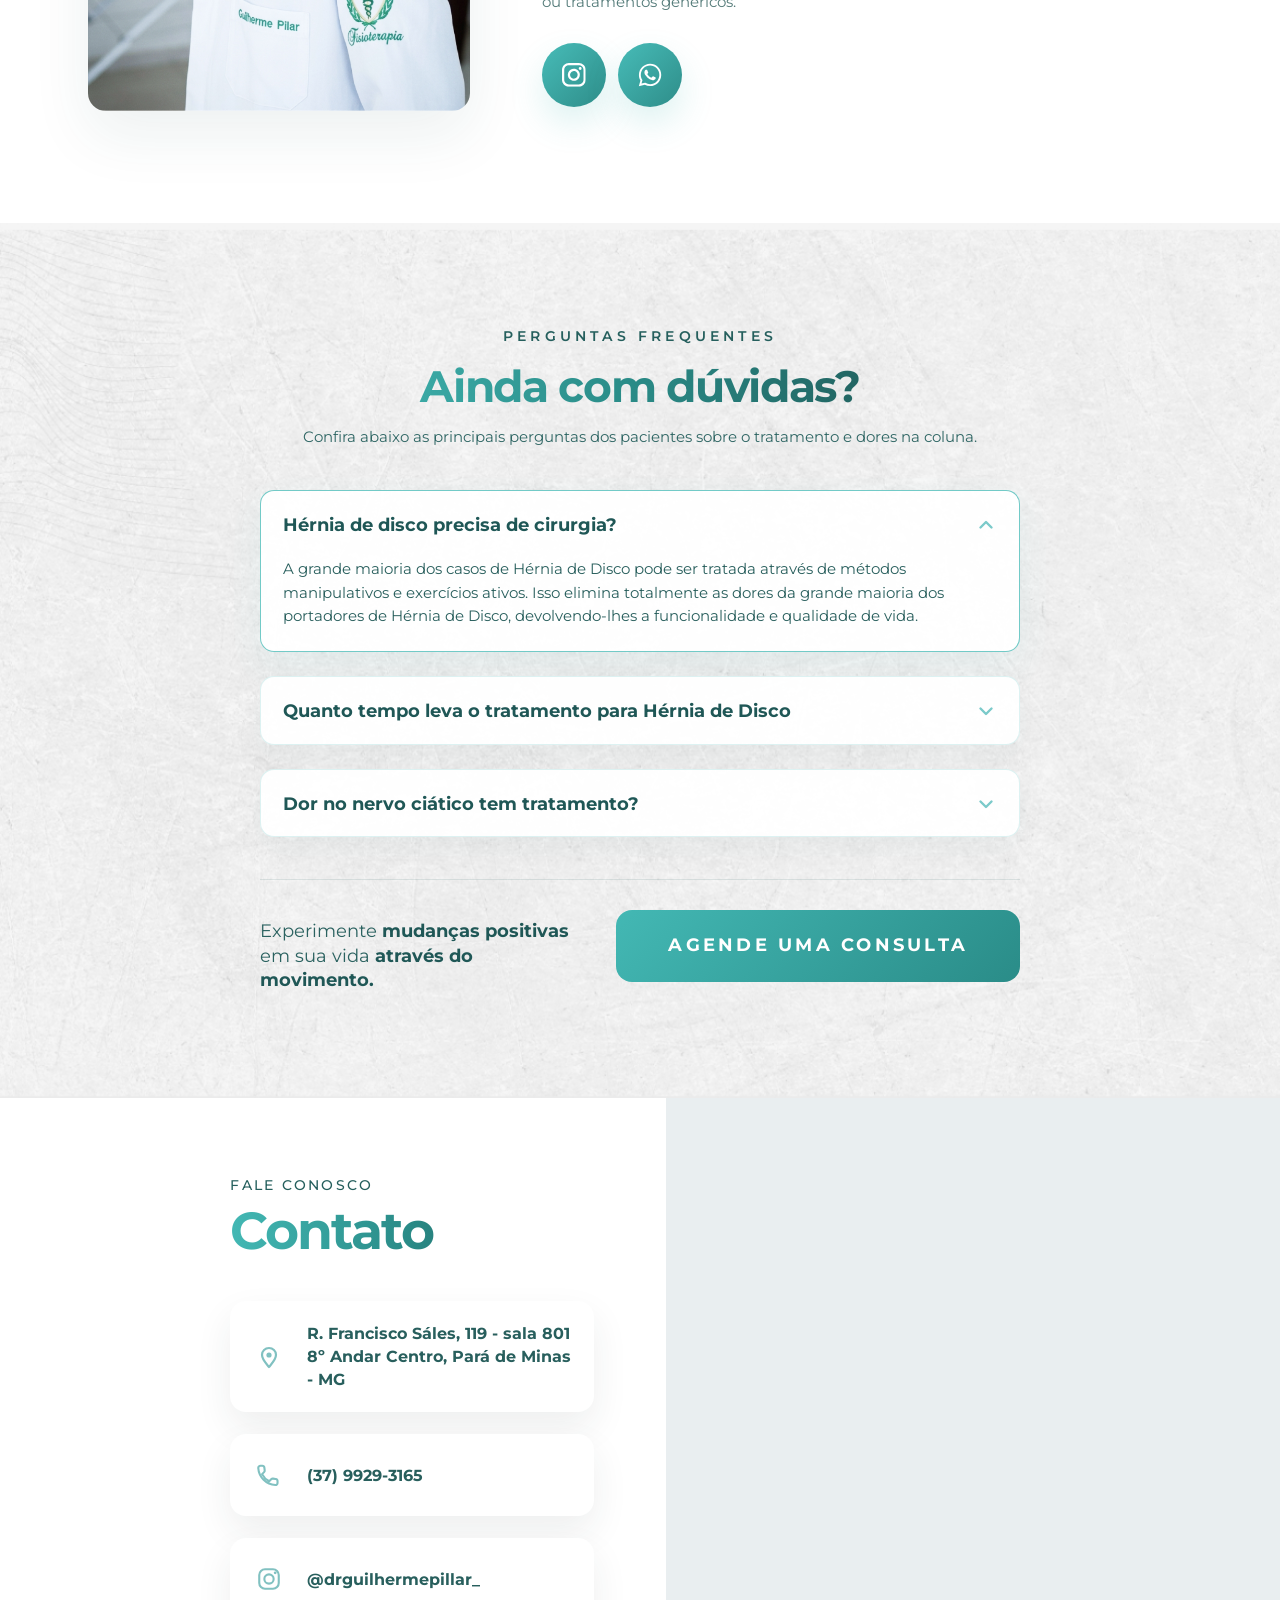
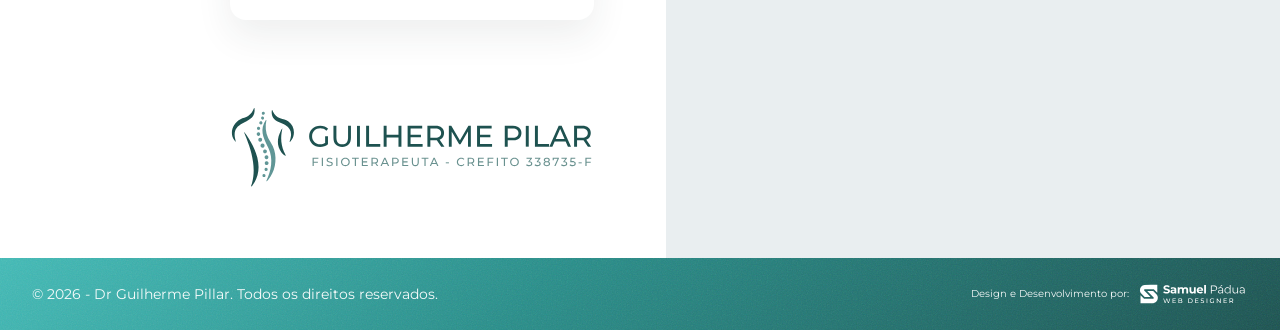
==== commit 39d74c70: "Refine landing page sections and interactions" ====
--- a/index.html
+++ b/index.html
@@ -158,14 +158,14 @@
   <section class="condition-block">
     <div class="condition-inner">
 
-      <div class="condition-media">
+      <div class="condition-media condition-media--video">
         <video autoplay loop muted playsinline preload="metadata">
           <source src="hernia.mp4" type="video/mp4">
         </video>
       </div>
 
       <div class="condition-text">
-        <h2 class="condition-title">Hérnia de Disco</h2>
+        <h2 class="condition-title"><strong>Hérnia de Disco</strong></h2>
         <p class="condition-body">A <strong>hérnia de disco</strong> acontece quando o núcleo gelatinoso do disco intervertebral se desloca e comprime as raízes nervosas próximas, causando dor intensa e outros sintomas. A fisioterapia voltada para a coluna é fundamental nesse cenário, pois atua diretamente na dor, reduz inflamações e melhora a mobilidade da região afetada. Por meio de técnicas manuais e estratégias específicas, o tratamento busca restaurar o equilíbrio da coluna e evitar a evolução do quadro, promovendo conforto, alívio e mais qualidade de vida.</p>
         <a href="https://wa.me/553799293165" class="btn-cta btn-cta--center" target="_blank" rel="noopener">
           Agende uma Consulta
@@ -195,6 +195,451 @@
     </div>
   </section>
   <!-- ======================== /CIÁTICO BLOCK ======================== -->
+
+  <!-- ======================== REVIEWS BLOCK ======================== -->
+  <section class="reviews-block">
+    <div class="reviews-grain"></div>
+    <div class="reviews-inner">
+
+      <div class="reviews-header">
+        <span class="reviews-tagline">Depoimentos</span>
+        <h2 class="reviews-title"><strong>O que dizem</strong> os pacientes</h2>
+      </div>
+
+      <div class="reviews-carousel">
+        <button class="carousel-btn carousel-btn--prev" aria-label="Anterior">
+          <svg width="48" height="48" viewBox="0 0 48 48" fill="none" xmlns="http://www.w3.org/2000/svg">
+            <circle cx="24" cy="24" r="23" stroke="rgba(255,255,255,0.45)" stroke-width="1.5"/>
+            <path d="M27 16l-8 8 8 8" stroke="white" stroke-width="2" stroke-linecap="round" stroke-linejoin="round"/>
+          </svg>
+        </button>
+
+        <div class="carousel-viewport">
+          <div class="reviews-track">
+
+            <div class="review-card">
+              <div class="rc-header">
+                <div class="rc-avatar">GZ</div>
+                <div class="rc-info">
+                  <strong class="rc-name">Gustavo Zucconi</strong>
+                  <span class="rc-count">Paciente</span>
+                </div>
+              </div>
+              <div class="rc-stars">
+                <span class="rc-stars-icons">★★★★★</span>
+                <span class="rc-badge"><svg width="10" height="8" viewBox="0 0 10 8" fill="none"><path d="M1 4l3 3 5-6" stroke="white" stroke-width="1.8" stroke-linecap="round" stroke-linejoin="round"/></svg></span>
+              </div>
+              <p class="rc-text">Cheguei no consultório com duas lesões no joelho e muita dificuldade de andar. O trabalho foi surpreendente, estou me sentindo muito melhor e 100% recuperado. São excelentes profissionais, recomendo de olhos fechados!</p>
+            </div>
+
+            <div class="review-card">
+              <div class="rc-header">
+                <div class="rc-avatar">AJ</div>
+                <div class="rc-info">
+                  <strong class="rc-name">Adriano Jardim</strong>
+                  <span class="rc-count">Paciente</span>
+                </div>
+              </div>
+              <div class="rc-stars">
+                <span class="rc-stars-icons">★★★★★</span>
+                <span class="rc-badge"><svg width="10" height="8" viewBox="0 0 10 8" fill="none"><path d="M1 4l3 3 5-6" stroke="white" stroke-width="1.8" stroke-linecap="round" stroke-linejoin="round"/></svg></span>
+              </div>
+              <p class="rc-text">Já tratei lesões graves de joelho e tornozelo que tinham indicação cirúrgica, mas com a fisioterapia me recuperei totalmente e voltei a praticar atividades normalmente. Super indico o profissional.</p>
+            </div>
+
+            <div class="review-card">
+              <div class="rc-header">
+                <div class="rc-avatar">FP</div>
+                <div class="rc-info">
+                  <strong class="rc-name">Felipe Rodrigues Palhares</strong>
+                  <span class="rc-count">Paciente</span>
+                </div>
+              </div>
+              <div class="rc-stars">
+                <span class="rc-stars-icons">★★★★★</span>
+                <span class="rc-badge"><svg width="10" height="8" viewBox="0 0 10 8" fill="none"><path d="M1 4l3 3 5-6" stroke="white" stroke-width="1.8" stroke-linecap="round" stroke-linejoin="round"/></svg></span>
+              </div>
+              <p class="rc-text">Atendimento excepcional! Profissional extremamente qualificado, explica tudo com clareza e demonstra muito cuidado com o paciente. Já nas primeiras sessões senti melhora significativa. Ambiente acolhedor e pontualidade impecável.</p>
+            </div>
+
+            <div class="review-card">
+              <div class="rc-header">
+                <div class="rc-avatar">CA</div>
+                <div class="rc-info">
+                  <strong class="rc-name">Camila Araujo</strong>
+                  <span class="rc-count">Paciente</span>
+                </div>
+              </div>
+              <div class="rc-stars">
+                <span class="rc-stars-icons">★★★★★</span>
+                <span class="rc-badge"><svg width="10" height="8" viewBox="0 0 10 8" fill="none"><path d="M1 4l3 3 5-6" stroke="white" stroke-width="1.8" stroke-linecap="round" stroke-linejoin="round"/></svg></span>
+              </div>
+              <p class="rc-text">Profissional excelente, super competente e atencioso. Já no primeiro atendimento tive resultados muito satisfatórios e muita confiança no tratamento. Explica tudo com clareza e realmente se preocupa com o paciente.</p>
+            </div>
+
+            <div class="review-card">
+              <div class="rc-header">
+                <div class="rc-avatar">JB</div>
+                <div class="rc-info">
+                  <strong class="rc-name">Joel Borges</strong>
+                  <span class="rc-count">Paciente</span>
+                </div>
+              </div>
+              <div class="rc-stars">
+                <span class="rc-stars-icons">★★★★★</span>
+                <span class="rc-badge"><svg width="10" height="8" viewBox="0 0 10 8" fill="none"><path d="M1 4l3 3 5-6" stroke="white" stroke-width="1.8" stroke-linecap="round" stroke-linejoin="round"/></svg></span>
+              </div>
+              <p class="rc-text">Excelente profissional. Fiz dois tratamentos com ele e ambos foram bem-sucedidos, inclusive um caso de inflamação no joelho que estava complicado e sem evolução.</p>
+            </div>
+
+            <div class="review-card">
+              <div class="rc-header">
+                <div class="rc-avatar">CG</div>
+                <div class="rc-info">
+                  <strong class="rc-name">Claudia Gonçalves</strong>
+                  <span class="rc-count">Paciente</span>
+                </div>
+              </div>
+              <div class="rc-stars">
+                <span class="rc-stars-icons">★★★★★</span>
+                <span class="rc-badge"><svg width="10" height="8" viewBox="0 0 10 8" fill="none"><path d="M1 4l3 3 5-6" stroke="white" stroke-width="1.8" stroke-linecap="round" stroke-linejoin="round"/></svg></span>
+              </div>
+              <p class="rc-text">Profissional incrível, dedicado e responsável. Tive um pé fraturado e fui atendida em casa. Um trabalho feito com excelência e muito cuidado.</p>
+            </div>
+
+            <div class="review-card">
+              <div class="rc-header">
+                <div class="rc-avatar">HJ</div>
+                <div class="rc-info">
+                  <strong class="rc-name">Homar Júnior</strong>
+                  <span class="rc-count">Paciente</span>
+                </div>
+              </div>
+              <div class="rc-stars">
+                <span class="rc-stars-icons">★★★★★</span>
+                <span class="rc-badge"><svg width="10" height="8" viewBox="0 0 10 8" fill="none"><path d="M1 4l3 3 5-6" stroke="white" stroke-width="1.8" stroke-linecap="round" stroke-linejoin="round"/></svg></span>
+              </div>
+              <p class="rc-text">Se destaca pelo atendimento humano, atento e individualizado, demonstrando empatia, escuta ativa e compromisso real com a reabilitação e qualidade de vida.</p>
+            </div>
+
+            <div class="review-card">
+              <div class="rc-header">
+                <div class="rc-avatar">EJ</div>
+                <div class="rc-info">
+                  <strong class="rc-name">Eduardo Junior</strong>
+                  <span class="rc-count">Paciente</span>
+                </div>
+              </div>
+              <div class="rc-stars">
+                <span class="rc-stars-icons">★★★★★</span>
+                <span class="rc-badge"><svg width="10" height="8" viewBox="0 0 10 8" fill="none"><path d="M1 4l3 3 5-6" stroke="white" stroke-width="1.8" stroke-linecap="round" stroke-linejoin="round"/></svg></span>
+              </div>
+              <p class="rc-text">Profissional diferenciado, realmente entrega resultados. Muito dedicado e focado em cada exercício e minuto da consulta. Resolveu um caso grave com muito empenho.</p>
+            </div>
+
+            <div class="review-card">
+              <div class="rc-header">
+                <div class="rc-avatar">PF</div>
+                <div class="rc-info">
+                  <strong class="rc-name">Paulo Ferreira</strong>
+                  <span class="rc-count">Paciente</span>
+                </div>
+              </div>
+              <div class="rc-stars">
+                <span class="rc-stars-icons">★★★★★</span>
+                <span class="rc-badge"><svg width="10" height="8" viewBox="0 0 10 8" fill="none"><path d="M1 4l3 3 5-6" stroke="white" stroke-width="1.8" stroke-linecap="round" stroke-linejoin="round"/></svg></span>
+              </div>
+              <p class="rc-text">Tive um problema na coluna, sentia muitas dores e não conseguia me movimentar. Com poucas sessões recuperei meus movimentos e não senti mais dores.</p>
+            </div>
+
+            <div class="review-card">
+              <div class="rc-header">
+                <div class="rc-avatar">TV</div>
+                <div class="rc-info">
+                  <strong class="rc-name">Tiago Victor</strong>
+                  <span class="rc-count">Paciente</span>
+                </div>
+              </div>
+              <div class="rc-stars">
+                <span class="rc-stars-icons">★★★★★</span>
+                <span class="rc-badge"><svg width="10" height="8" viewBox="0 0 10 8" fill="none"><path d="M1 4l3 3 5-6" stroke="white" stroke-width="1.8" stroke-linecap="round" stroke-linejoin="round"/></svg></span>
+              </div>
+              <p class="rc-text">Além de excelente profissional, oferece um atendimento diferenciado e muita atenção. Me ajudou a sanar minhas dores e hoje vivo tranquilo. Recomendo sem dúvidas!</p>
+            </div>
+
+            <div class="review-card">
+              <div class="rc-header">
+                <div class="rc-avatar">FJ</div>
+                <div class="rc-info">
+                  <strong class="rc-name">Fábio Junior</strong>
+                  <span class="rc-count">Paciente</span>
+                </div>
+              </div>
+              <div class="rc-stars">
+                <span class="rc-stars-icons">★★★★★</span>
+                <span class="rc-badge"><svg width="10" height="8" viewBox="0 0 10 8" fill="none"><path d="M1 4l3 3 5-6" stroke="white" stroke-width="1.8" stroke-linecap="round" stroke-linejoin="round"/></svg></span>
+              </div>
+              <p class="rc-text">Passei por vários profissionais sem sucesso até encontrar ele, que me ajudou a voltar a jogar futebol. Podem confiar que não vão se arrepender.</p>
+            </div>
+
+            <div class="review-card">
+              <div class="rc-header">
+                <div class="rc-avatar">JA</div>
+                <div class="rc-info">
+                  <strong class="rc-name">Jéssica Aleixo</strong>
+                  <span class="rc-count">Paciente</span>
+                </div>
+              </div>
+              <div class="rc-stars">
+                <span class="rc-stars-icons">★★★★★</span>
+                <span class="rc-badge"><svg width="10" height="8" viewBox="0 0 10 8" fill="none"><path d="M1 4l3 3 5-6" stroke="white" stroke-width="1.8" stroke-linecap="round" stroke-linejoin="round"/></svg></span>
+              </div>
+              <p class="rc-text">Profissional excelente, com dedicação, atenção aos detalhes e um cuidado humano que faz toda a diferença. Passa muita confiança no tratamento.</p>
+            </div>
+
+            <div class="review-card">
+              <div class="rc-header">
+                <div class="rc-avatar">NS</div>
+                <div class="rc-info">
+                  <strong class="rc-name">Nara Silva</strong>
+                  <span class="rc-count">Paciente</span>
+                </div>
+              </div>
+              <div class="rc-stars">
+                <span class="rc-stars-icons">★★★★★</span>
+                <span class="rc-badge"><svg width="10" height="8" viewBox="0 0 10 8" fill="none"><path d="M1 4l3 3 5-6" stroke="white" stroke-width="1.8" stroke-linecap="round" stroke-linejoin="round"/></svg></span>
+              </div>
+              <p class="rc-text">Espaço moderno, organizado e bem equipado. Atendimento de altíssima qualidade. Profissional experiente e muito seguro, me senti muito bem assistida.</p>
+            </div>
+
+            <div class="review-card">
+              <div class="rc-header">
+                <div class="rc-avatar">GS</div>
+                <div class="rc-info">
+                  <strong class="rc-name">Gustavo Santos</strong>
+                  <span class="rc-count">Paciente</span>
+                </div>
+              </div>
+              <div class="rc-stars">
+                <span class="rc-stars-icons">★★★★★</span>
+                <span class="rc-badge"><svg width="10" height="8" viewBox="0 0 10 8" fill="none"><path d="M1 4l3 3 5-6" stroke="white" stroke-width="1.8" stroke-linecap="round" stroke-linejoin="round"/></svg></span>
+              </div>
+              <p class="rc-text">Profissional extremamente dedicado, com muito carinho e atenção aos pacientes, sem pressa no atendimento e com aparelhagem moderna. Atende até em domicílio com total dedicação.</p>
+            </div>
+
+            <div class="review-card">
+              <div class="rc-header">
+                <div class="rc-avatar">JM</div>
+                <div class="rc-info">
+                  <strong class="rc-name">Josué Martins</strong>
+                  <span class="rc-count">Paciente</span>
+                </div>
+              </div>
+              <div class="rc-stars">
+                <span class="rc-stars-icons">★★★★★</span>
+                <span class="rc-badge"><svg width="10" height="8" viewBox="0 0 10 8" fill="none"><path d="M1 4l3 3 5-6" stroke="white" stroke-width="1.8" stroke-linecap="round" stroke-linejoin="round"/></svg></span>
+              </div>
+              <p class="rc-text">Profissional muito inteligente e dedicado, trata os pacientes com zelo e acompanha a evolução de perto, dentro e fora do consultório. Excelente como profissional e como pessoa.</p>
+            </div>
+
+          </div>
+        </div>
+
+        <button class="carousel-btn carousel-btn--next" aria-label="Próximo">
+          <svg width="48" height="48" viewBox="0 0 48 48" fill="none" xmlns="http://www.w3.org/2000/svg">
+            <circle cx="24" cy="24" r="23" stroke="rgba(255,255,255,0.45)" stroke-width="1.5"/>
+            <path d="M21 16l8 8-8 8" stroke="white" stroke-width="2" stroke-linecap="round" stroke-linejoin="round"/>
+          </svg>
+        </button>
+      </div>
+
+      <div class="reviews-pagination" aria-label="Navegação dos depoimentos"></div>
+
+      <div class="reviews-footer">
+        <div class="reviews-divider"></div>
+        <div class="reviews-cta-row">
+          <p class="reviews-cta-text">Dê o próximo passo para cuidar<br>melhor da saúde da sua coluna</p>
+          <a href="https://wa.me/553799293165" class="btn-cta" target="_blank" rel="noopener">
+            Agende uma Consulta
+          </a>
+        </div>
+      </div>
+
+    </div>
+  </section>
+  <!-- ======================== /REVIEWS BLOCK ======================== -->
+
+  <!-- ======================== PROFILE BLOCK ======================== -->
+  <section class="profile-block">
+    <div class="profile-inner">
+      <div class="profile-media">
+        <img src="profile.jpg" alt="Guilherme Pilar" class="profile-image">
+      </div>
+
+      <div class="profile-content">
+        <h2 class="profile-title">Guilherme Pilar</h2>
+        <p class="profile-meta">FISIOTERAPEUTA - CREFITO: 338735-F</p>
+
+        <div class="profile-body">
+          <p><strong>Guilherme Pilar é fisioterapeuta com atuação focada no tratamento de dores na coluna e reabilitação pós-operatória.</strong> Seu trabalho é voltado para identificar com precisão a causa do problema e conduzir um tratamento seguro, eficaz e totalmente individualizado para cada paciente.</p>
+
+          <p>Com uma abordagem prática e direcionada, utiliza técnicas específicas para aliviar a dor, recuperar os movimentos e melhorar a funcionalidade do corpo. O acompanhamento é feito de forma próxima, respeitando o tempo e as necessidades de cada pessoa, garantindo uma evolução consistente ao longo do tratamento.</p>
+
+          <p>Seu objetivo é devolver qualidade de vida, autonomia e confiança aos pacientes, promovendo resultados reais e duradouros — sem depender de soluções paliativas ou tratamentos genéricos.</p>
+        </div>
+
+        <div class="profile-socials" aria-label="Redes sociais de Guilherme Pilar">
+          <a href="https://www.instagram.com/drguilhermepillar_/" class="profile-social-btn" target="_blank" rel="noopener" aria-label="Instagram de Guilherme Pilar">
+            <img src="ig-icon.svg" alt="" class="profile-social-icon" aria-hidden="true">
+          </a>
+
+          <a href="https://wa.me/553799293165" class="profile-social-btn" target="_blank" rel="noopener" aria-label="WhatsApp de Guilherme Pilar">
+            <img src="wpp-icon.svg" alt="" class="profile-social-icon" aria-hidden="true">
+          </a>
+        </div>
+      </div>
+    </div>
+  </section>
+  <!-- ======================== /PROFILE BLOCK ======================== -->
+
+  <!-- ======================== FAQ BLOCK ======================== -->
+  <section class="faq-block">
+    <div class="faq-inner">
+      <div class="faq-header">
+        <span class="faq-tagline">Perguntas Frequentes</span>
+        <h2 class="faq-title">Ainda com dúvidas?</h2>
+        <p class="faq-subtitle">Confira abaixo as principais perguntas dos pacientes sobre o tratamento e dores na coluna.</p>
+      </div>
+
+      <div class="faq-list">
+        <article class="faq-item is-open">
+          <button class="faq-question" type="button" aria-expanded="true">
+            <span>Hérnia de disco precisa de cirurgia?</span>
+            <span class="faq-icon" aria-hidden="true">
+              <svg width="22" height="22" viewBox="0 0 22 22" fill="none" xmlns="http://www.w3.org/2000/svg">
+                <path d="M5.5 8.5L11 14L16.5 8.5" stroke="currentColor" stroke-width="2.4" stroke-linecap="round" stroke-linejoin="round"/>
+              </svg>
+            </span>
+          </button>
+          <div class="faq-answer">
+            <p>A grande maioria dos casos de Hérnia de Disco pode ser tratada através de métodos manipulativos e exercícios ativos. Isso elimina totalmente as dores da grande maioria dos portadores de Hérnia de Disco, devolvendo-lhes a funcionalidade e qualidade de vida.</p>
+          </div>
+        </article>
+
+        <article class="faq-item">
+          <button class="faq-question" type="button" aria-expanded="false">
+            <span>Quanto tempo leva o tratamento para Hérnia de Disco</span>
+            <span class="faq-icon" aria-hidden="true">
+              <svg width="22" height="22" viewBox="0 0 22 22" fill="none" xmlns="http://www.w3.org/2000/svg">
+                <path d="M5.5 8.5L11 14L16.5 8.5" stroke="currentColor" stroke-width="2.4" stroke-linecap="round" stroke-linejoin="round"/>
+              </svg>
+            </span>
+          </button>
+          <div class="faq-answer">
+            <p>O tempo de tratamento varia de acordo com a intensidade da dor, o tempo de evolução do problema e a resposta individual de cada paciente. Em muitos casos, já nas primeiras sessões é possível notar alívio dos sintomas e melhora dos movimentos.</p>
+          </div>
+        </article>
+
+        <article class="faq-item">
+          <button class="faq-question" type="button" aria-expanded="false">
+            <span>Dor no nervo ciático tem tratamento?</span>
+            <span class="faq-icon" aria-hidden="true">
+              <svg width="22" height="22" viewBox="0 0 22 22" fill="none" xmlns="http://www.w3.org/2000/svg">
+                <path d="M5.5 8.5L11 14L16.5 8.5" stroke="currentColor" stroke-width="2.4" stroke-linecap="round" stroke-linejoin="round"/>
+              </svg>
+            </span>
+          </button>
+          <div class="faq-answer">
+            <p>Sim. A dor no nervo ciático pode ser tratada com uma abordagem adequada, focada em aliviar a compressão, reduzir a inflamação e recuperar os movimentos com segurança. O tratamento correto ajuda a controlar a dor e devolver qualidade de vida ao paciente.</p>
+          </div>
+        </article>
+      </div>
+
+      <div class="faq-footer">
+        <div class="faq-divider"></div>
+        <div class="faq-cta-row">
+          <p class="faq-cta-text">Experimente <strong>mudanças positivas</strong> em sua vida <strong>através do movimento.</strong></p>
+          <a href="https://wa.me/553799293165" class="btn-cta" target="_blank" rel="noopener">
+            Agende uma Consulta
+          </a>
+        </div>
+      </div>
+    </div>
+  </section>
+  <!-- ======================== /FAQ BLOCK ======================== -->
+
+  <!-- ======================== CONTACT BLOCK ======================== -->
+  <section class="contact-block">
+    <div class="contact-inner">
+      <div class="contact-panel">
+        <div class="contact-header">
+          <span class="contact-tagline">Fale Conosco</span>
+          <h2 class="contact-title">Contato</h2>
+        </div>
+
+        <div class="contact-cards">
+          <a href="https://maps.google.com/?q=R.%20Francisco%20S%C3%A1les,%20119%20-%20sala%20801%208%C2%BA%20Andar,%20Centro,%20Par%C3%A1%20de%20Minas%20-%20MG" class="contact-card contact-card--featured" target="_blank" rel="noopener" aria-label="Abrir endereço no mapa">
+            <span class="contact-card-icon" aria-hidden="true">
+              <svg width="28" height="28" viewBox="0 0 28 28" fill="none" xmlns="http://www.w3.org/2000/svg">
+                <path d="M14 24C17.5 19.7 21 16.5 21 11.8C21 7.9 17.9 5 14 5C10.1 5 7 7.9 7 11.8C7 16.5 10.5 19.7 14 24Z" stroke="currentColor" stroke-width="2.2" stroke-linejoin="round"/>
+                <circle cx="14" cy="12" r="2.6" fill="currentColor"/>
+              </svg>
+            </span>
+            <span class="contact-card-text">R. Francisco Sáles, 119 - sala 801 8º Andar Centro, Pará de Minas - MG</span>
+          </a>
+
+          <a href="https://wa.me/553799293165" class="contact-card" target="_blank" rel="noopener" aria-label="Falar no telefone ou WhatsApp">
+            <span class="contact-card-icon" aria-hidden="true">
+              <svg width="28" height="28" viewBox="0 0 28 28" fill="none" xmlns="http://www.w3.org/2000/svg">
+                <path d="M20.7149 17.9587L17.9699 17.6454C17.3107 17.57 16.6624 17.7971 16.1849 18.263L14.1966 20.2514C11.1382 18.6952 8.62822 16.1966 7.07201 13.1267L9.07199 11.1267C9.53782 10.6608 9.76491 10.0126 9.68949 9.35339L9.37616 6.6317C9.24782 5.55628 8.34782 4.75 7.26074 4.75H5.38907C4.18574 4.75 3.18574 5.75 3.26074 6.95339C3.83066 16.1267 11.173 23.4574 20.3349 24.0273C21.5382 24.1027 22.5382 23.1027 22.5382 21.8993V20.0277C22.55 18.9523 21.7907 18.0871 20.7149 17.9587Z" stroke="currentColor" stroke-width="2.1" stroke-linejoin="round"/>
+              </svg>
+            </span>
+            <span class="contact-card-text">(37) 9929-3165</span>
+          </a>
+
+          <a href="https://www.instagram.com/drguilhermepillar_/" class="contact-card" target="_blank" rel="noopener" aria-label="Abrir Instagram">
+            <span class="contact-card-icon" aria-hidden="true">
+              <svg width="28" height="28" viewBox="0 0 28 28" fill="none" xmlns="http://www.w3.org/2000/svg">
+                <rect x="4.25" y="4.25" width="19.5" height="19.5" rx="5.75" stroke="currentColor" stroke-width="2.1"/>
+                <circle cx="14" cy="14" r="4.65" stroke="currentColor" stroke-width="2.1"/>
+                <circle cx="20.2" cy="7.8" r="1.4" fill="currentColor"/>
+              </svg>
+            </span>
+            <span class="contact-card-text">@drguilhermepillar_</span>
+          </a>
+        </div>
+
+        <div class="contact-brand">
+          <img src="logo.svg" alt="Guilherme Pilar Fisioterapeuta" class="contact-logo">
+        </div>
+      </div>
+
+      <div class="contact-map-wrap">
+        <iframe
+          class="contact-map"
+          title="Mapa do consultório Guilherme Pilar"
+          loading="lazy"
+          referrerpolicy="no-referrer-when-downgrade"
+          src="https://www.google.com/maps?q=R.%20Francisco%20S%C3%A1les,%20119%20-%20sala%20801%208%C2%BA%20Andar,%20Centro,%20Par%C3%A1%20de%20Minas%20-%20MG&z=17&output=embed">
+        </iframe>
+      </div>
+    </div>
+  </section>
+  <!-- ======================== /CONTACT BLOCK ======================== -->
+
+  <!-- ======================== FOOTER ======================== -->
+  <footer class="site-footer">
+    <div class="site-footer-grain"></div>
+    <div class="site-footer-inner">
+      <p class="site-footer-copy">© <span id="footer-year"></span> - Dr Guilherme Pillar. Todos os direitos reservados.</p>
+
+      <a href="https://samuelpadua.com.br/" class="site-footer-credit" target="_blank" rel="noopener" aria-label="Design e Desenvolvimento por Samuel Pádua Web Designer">
+        <span class="site-footer-credit-text">Design e Desenvolvimento por:</span>
+        <img src="logo-samuel.svg" alt="Samuel Pádua Web Designer" class="site-footer-credit-logo">
+      </a>
+    </div>
+  </footer>
+  <!-- ======================== /FOOTER ======================== -->
 
   <!-- WhatsApp flutuante -->
   <a href="https://wa.me/553799293165" class="whatsapp-float" target="_blank" rel="noopener" aria-label="Fale pelo WhatsApp">
@@ -204,5 +649,225 @@
     </svg>
   </a>
 
+  <script>
+    (function () {
+      var track = document.querySelector('.reviews-track');
+      if (!track) return;
+      var originalCards = Array.from(track.querySelectorAll('.review-card')).map(function (card) {
+        return card.cloneNode(true);
+      });
+      var viewport = track.closest('.carousel-viewport');
+      var pagination = document.querySelector('.reviews-pagination');
+      var prevBtn = document.querySelector('.carousel-btn--prev');
+      var nextBtn = document.querySelector('.carousel-btn--next');
+      var total = originalCards.length;
+      var perView = 3;
+      var gap = 24;
+      var cloneCount = Math.min(perView, total);
+      var autoPlayDelay = 8000;
+      var current = 0;
+      var virtualIndex = cloneCount;
+      var cardWidth = 0;
+      var renderedCards = [];
+      var pageStops = [];
+      var autoPlayId = null;
+      var transitionMs = 420;
+
+      function getMaxIndex() {
+        return Math.max(0, total - perView);
+      }
+
+      function getPerView() {
+        var viewportWidth = window.innerWidth;
+        if (viewportWidth <= 680) return 1;
+        if (viewportWidth <= 1080) return 2;
+        return 3;
+      }
+
+      function normalizeIndex(index) {
+        return ((index % total) + total) % total;
+      }
+
+      function rebuildTrack() {
+        track.innerHTML = '';
+
+        originalCards.slice(total - cloneCount).forEach(function (card) {
+          track.appendChild(card.cloneNode(true));
+        });
+
+        originalCards.forEach(function (card) {
+          track.appendChild(card.cloneNode(true));
+        });
+
+        originalCards.slice(0, cloneCount).forEach(function (card) {
+          track.appendChild(card.cloneNode(true));
+        });
+
+        renderedCards = Array.from(track.querySelectorAll('.review-card'));
+      }
+
+      function buildPageStops() {
+        var maxIndex = getMaxIndex();
+        pageStops = [];
+
+        for (var i = 0; i <= maxIndex; i += perView) {
+          pageStops.push(i);
+        }
+
+        if (!pageStops.length || pageStops[pageStops.length - 1] !== maxIndex) {
+          pageStops.push(maxIndex);
+        }
+      }
+
+      function renderPagination() {
+        if (!pagination) return;
+        pagination.innerHTML = '';
+
+        pageStops.forEach(function (stop, index) {
+          var dot = document.createElement('button');
+          dot.type = 'button';
+          dot.className = 'reviews-dot';
+          dot.setAttribute('aria-label', 'Ir para o grupo ' + (index + 1) + ' de depoimentos');
+          dot.addEventListener('click', function () {
+            goTo(stop);
+            restartAutoPlay();
+          });
+          pagination.appendChild(dot);
+        });
+      }
+
+      function updatePagination() {
+        if (!pagination) return;
+        var dots = Array.from(pagination.querySelectorAll('.reviews-dot'));
+        var activeIndex = 0;
+
+        pageStops.forEach(function (stop, index) {
+          if (current >= stop) activeIndex = index;
+        });
+
+        dots.forEach(function (dot, index) {
+          var isActive = index === activeIndex;
+          dot.classList.toggle('is-active', isActive);
+          dot.setAttribute('aria-pressed', isActive ? 'true' : 'false');
+        });
+      }
+
+      function stopAutoPlay() {
+        if (autoPlayId) {
+          window.clearInterval(autoPlayId);
+          autoPlayId = null;
+        }
+      }
+
+      function startAutoPlay() {
+        if (total <= perView) return;
+        stopAutoPlay();
+        autoPlayId = window.setInterval(function () {
+          stepBy(1);
+        }, autoPlayDelay);
+      }
+
+      function restartAutoPlay() {
+        startAutoPlay();
+      }
+
+      function updateControls() {
+        prevBtn.style.opacity = '1';
+        prevBtn.style.pointerEvents = 'auto';
+        nextBtn.style.opacity = '1';
+        nextBtn.style.pointerEvents = 'auto';
+      }
+
+      function applyTransform(animate) {
+        track.style.transition = animate === false ? 'none' : 'transform ' + transitionMs + 'ms cubic-bezier(0.4, 0, 0.2, 1)';
+        track.style.transform = 'translateX(-' + (virtualIndex * (cardWidth + gap)) + 'px)';
+      }
+
+      function snapToCurrent() {
+        virtualIndex = current + cloneCount;
+        applyTransform(false);
+      }
+
+      function init() {
+        perView = Math.min(getPerView(), total);
+        cloneCount = Math.min(perView, total);
+        current = normalizeIndex(current);
+        rebuildTrack();
+        cardWidth = (viewport.offsetWidth - gap * (perView - 1)) / perView;
+        renderedCards.forEach(function (c) {
+          c.style.width = cardWidth + 'px';
+          c.style.flex = '0 0 ' + cardWidth + 'px';
+        });
+        buildPageStops();
+        renderPagination();
+        snapToCurrent();
+        updateControls();
+        updatePagination();
+        startAutoPlay();
+      }
+
+      function goTo(index, animate) {
+        current = normalizeIndex(index);
+        virtualIndex = current + cloneCount;
+        applyTransform(animate);
+        updateControls();
+        updatePagination();
+      }
+
+      function stepBy(delta) {
+        current = normalizeIndex(current + delta);
+        virtualIndex += delta;
+        applyTransform(true);
+        updateControls();
+        updatePagination();
+      }
+
+      prevBtn.addEventListener('click', function () {
+        stepBy(-1);
+        restartAutoPlay();
+      });
+      nextBtn.addEventListener('click', function () {
+        stepBy(1);
+        restartAutoPlay();
+      });
+      track.addEventListener('transitionend', function () {
+        if (virtualIndex < cloneCount || virtualIndex >= total + cloneCount) {
+          snapToCurrent();
+        }
+      });
+      window.addEventListener('resize', init);
+      track.addEventListener('mouseenter', stopAutoPlay);
+      track.addEventListener('mouseleave', startAutoPlay);
+      init();
+    })();
+
+    (function () {
+      var items = Array.from(document.querySelectorAll('.faq-item'));
+      if (!items.length) return;
+
+      function setOpenState(item, shouldOpen) {
+        var button = item.querySelector('.faq-question');
+        item.classList.toggle('is-open', shouldOpen);
+        button.setAttribute('aria-expanded', shouldOpen ? 'true' : 'false');
+      }
+
+      items.forEach(function (item) {
+        var button = item.querySelector('.faq-question');
+        button.addEventListener('click', function () {
+          var willOpen = !item.classList.contains('is-open');
+          items.forEach(function (currentItem) {
+            setOpenState(currentItem, false);
+          });
+          setOpenState(item, willOpen);
+        });
+      });
+    })();
+
+    (function () {
+      var yearEl = document.getElementById('footer-year');
+      if (!yearEl) return;
+      yearEl.textContent = new Date().getFullYear();
+    })();
+  </script>
 </body>
 </html>
--- a/style.css
+++ b/style.css
@@ -519,7 +519,7 @@
   flex: 0 0 230px;
   font-size: 22px;
   font-weight: 700;
-  line-height: 1.3;
+  line-height: 1.5;
   color: var(--white);
   letter-spacing: -0.01em;
 }
@@ -527,9 +527,9 @@
 /* Body text */
 .problems-body {
   flex: 1;
-  font-size: 16px;
+  font-size: 18px;
   font-weight: 400;
-  line-height: 1.7;
+  line-height: 1.5;
   color: var(--white);
 }
 
@@ -753,6 +753,272 @@
   filter: drop-shadow(2px 0 2px rgba(30,82,80,0.08));
 }
 
+/* ===== REVIEWS BLOCK ===== */
+.reviews-block {
+  position: relative;
+  background: linear-gradient(135deg, #43B8B4 0%, #2A8C88 40%, #1E5250 100%);
+  min-height: 850px;
+  padding: 80px 0 72px;
+  display: flex;
+  flex-direction: column;
+  overflow: hidden;
+}
+
+.reviews-grain {
+  position: absolute;
+  inset: 0;
+  background-image: url("data:image/svg+xml,%3Csvg xmlns='http://www.w3.org/2000/svg' width='200' height='200'%3E%3Cfilter id='n'%3E%3CfeTurbulence type='fractalNoise' baseFrequency='0.8' numOctaves='4' stitchTiles='stitch'/%3E%3C/filter%3E%3Crect width='200' height='200' filter='url(%23n)'/%3E%3C/svg%3E");
+  mix-blend-mode: soft-light;
+  opacity: 0.65;
+  pointer-events: none;
+  z-index: 1;
+}
+
+.reviews-inner {
+  position: relative;
+  z-index: 2;
+  max-width: 1240px;
+  margin: 0 auto;
+  width: 100%;
+  padding: 0 48px;
+  display: flex;
+  flex-direction: column;
+  gap: 52px;
+}
+
+.reviews-header {
+  text-align: center;
+}
+
+.reviews-tagline {
+  display: block;
+  font-size: 14px;
+  font-weight: 600;
+  letter-spacing: 0.3em;
+  text-transform: uppercase;
+  color: rgba(255, 255, 255, 0.65);
+  margin-bottom: 14px;
+}
+
+.reviews-title {
+  font-size: 40px;
+  font-weight: 400;
+  color: var(--white);
+  line-height: 1.15;
+}
+
+.reviews-title strong {
+  font-weight: 700;
+}
+
+/* Carousel */
+.reviews-carousel {
+  position: relative;
+  width: 100%;
+  overflow: visible;
+}
+
+.carousel-viewport {
+  overflow: hidden;
+  width: 100%;
+}
+
+.reviews-track {
+  display: flex;
+  gap: 24px;
+}
+
+/* Review card */
+.review-card {
+  background: var(--white);
+  border-radius: 16px;
+  padding: 28px 24px;
+  display: flex;
+  flex-direction: column;
+  gap: 14px;
+  flex-shrink: 0;
+}
+
+.rc-header {
+  display: flex;
+  align-items: center;
+  gap: 12px;
+}
+
+.rc-avatar {
+  width: 48px;
+  height: 48px;
+  border-radius: 50%;
+  background: linear-gradient(135deg, #81C1C1, #1E5250);
+  display: flex;
+  align-items: center;
+  justify-content: center;
+  font-size: 14px;
+  font-weight: 700;
+  color: var(--white);
+  flex-shrink: 0;
+  overflow: hidden;
+}
+
+.rc-avatar img {
+  width: 100%;
+  height: 100%;
+  object-fit: cover;
+}
+
+.rc-name {
+  font-size: 15px;
+  font-weight: 700;
+  color: var(--dark);
+  display: block;
+}
+
+.rc-count {
+  font-size: 12px;
+  color: #999;
+  display: block;
+  margin-top: 2px;
+}
+
+.rc-stars {
+  display: flex;
+  align-items: center;
+  gap: 8px;
+}
+
+.rc-stars-icons {
+  color: #FBBC04;
+  font-size: 17px;
+  letter-spacing: 2px;
+  line-height: 1;
+}
+
+.rc-badge {
+  width: 18px;
+  height: 18px;
+  border-radius: 50%;
+  background: #4285F4;
+  display: flex;
+  align-items: center;
+  justify-content: center;
+  flex-shrink: 0;
+}
+
+.rc-text {
+  font-size: 15px;
+  font-weight: 500;
+  color: #4A5252;
+  line-height: 1.65;
+}
+
+/* Carousel buttons */
+.carousel-btn {
+  position: absolute;
+  top: 50%;
+  transform: translateY(-50%);
+  background: none;
+  border: none;
+  cursor: pointer;
+  padding: 0;
+  display: flex;
+  align-items: center;
+  justify-content: center;
+  transition: opacity 0.2s;
+  z-index: 2;
+  width: 48px;
+  height: 48px;
+}
+
+.carousel-btn--prev {
+  left: -72px;
+}
+
+.carousel-btn--next {
+  right: -72px;
+}
+
+.carousel-btn:hover circle {
+  stroke: rgba(255, 255, 255, 0.8);
+}
+
+.reviews-pagination {
+  display: flex;
+  justify-content: center;
+  align-items: center;
+  gap: 12px;
+  margin-top: -16px;
+}
+
+.reviews-dot {
+  width: 10px;
+  height: 10px;
+  border-radius: 50%;
+  border: none;
+  padding: 0;
+  cursor: pointer;
+  background: rgba(255, 255, 255, 0.3);
+  transition: transform 0.22s ease, background-color 0.22s ease, opacity 0.22s ease;
+}
+
+.reviews-dot:hover {
+  background: rgba(255, 255, 255, 0.6);
+}
+
+.reviews-dot.is-active {
+  background: var(--white);
+  transform: scale(1.2);
+}
+
+/* Footer */
+.reviews-footer {
+  display: flex;
+  flex-direction: column;
+  gap: 0;
+}
+
+.reviews-divider {
+  height: 1px;
+  background: rgba(255, 255, 255, 0.2);
+  margin-bottom: 32px;
+}
+
+.reviews-cta-row {
+  display: flex;
+  align-items: center;
+  justify-content: space-between;
+}
+
+.reviews-cta-text {
+  font-size: 20px;
+  font-weight: 700;
+  color: var(--white);
+  line-height: 1.4;
+}
+
+.reviews-footer .btn-cta {
+  box-shadow: 0 0 0 3px rgba(255, 255, 255, 0.1);
+}
+
+/* ===== RESPONSIVE: REVIEWS ===== */
+@media (max-width: 820px) {
+  .reviews-block { min-height: unset; padding: 64px 0 56px; }
+  .reviews-inner { padding: 0 20px; gap: 36px; }
+  .reviews-carousel { padding: 0 44px; }
+  .carousel-btn--prev { left: 0; }
+  .carousel-btn--next { right: 0; }
+  .reviews-pagination { margin-top: -8px; }
+  .reviews-title { font-size: 30px; }
+  .reviews-cta-row { flex-direction: column; align-items: flex-start; gap: 24px; }
+  .reviews-cta-text { font-size: 18px; }
+}
+
+@media (max-width: 480px) {
+  .reviews-title { font-size: 26px; }
+  .reviews-carousel { padding: 0 34px; }
+  .reviews-pagination { gap: 10px; }
+  .carousel-btn svg { width: 36px; height: 36px; }
+}
+
 /* ===== CONDITION BLOCK (HÉRNIA, etc.) ===== */
 .condition-block {
   background: var(--white);
@@ -774,9 +1040,11 @@
 }
 
 .condition-media {
+  position: relative;
   border-radius: 20px;
   overflow: hidden;
   line-height: 0;
+  isolation: isolate;
 }
 
 .condition-media video,
@@ -785,6 +1053,23 @@
   height: auto;
   display: block;
   border-radius: 20px;
+}
+
+.condition-media--video video {
+  filter: saturate(0.9) contrast(0.93) brightness(0.97);
+}
+
+.condition-media--video::after {
+  content: '';
+  position: absolute;
+  inset: 0;
+  border-radius: 20px;
+  pointer-events: none;
+  opacity: 0.34;
+  mix-blend-mode: soft-light;
+  background-image:
+    url("data:image/svg+xml,%3Csvg xmlns='http://www.w3.org/2000/svg' width='160' height='160' viewBox='0 0 160 160'%3E%3Cfilter id='n'%3E%3CfeTurbulence type='fractalNoise' baseFrequency='1.35' numOctaves='3' stitchTiles='stitch'/%3E%3C/filter%3E%3Crect width='160' height='160' filter='url(%23n)' opacity='1'/%3E%3C/svg%3E");
+  background-size: 160px 160px;
 }
 
 .condition-text {
@@ -849,3 +1134,729 @@
     font-size: 15px;
   }
 }
+
+/* ===== PROFILE BLOCK ===== */
+.profile-block {
+  background: var(--white);
+  padding: 104px 0 112px;
+}
+
+.profile-inner {
+  max-width: 1200px;
+  margin: 0 auto;
+  padding: 0 48px;
+  display: grid;
+  grid-template-columns: minmax(320px, 382px) minmax(0, 1fr);
+  gap: 72px;
+  align-items: center;
+}
+
+.profile-media {
+  width: 100%;
+}
+
+.profile-image {
+  width: 100%;
+  display: block;
+  border-radius: 18px;
+  object-fit: cover;
+  box-shadow: 0 24px 60px rgba(30, 82, 80, 0.08);
+}
+
+.profile-content {
+  max-width: 620px;
+  display: flex;
+  flex-direction: column;
+  align-items: flex-start;
+}
+
+.profile-title {
+  font-size: 45px;
+  font-weight: 700;
+  line-height: 1.06;
+  letter-spacing: -0.03em;
+  margin-bottom: 14px;
+  background: linear-gradient(90deg, #43B8B4 0%, #2A8C88 48%, #1E5250 100%);
+  -webkit-background-clip: text;
+  -webkit-text-fill-color: transparent;
+  background-clip: text;
+}
+
+.profile-meta {
+  font-size: 16px;
+  font-weight: 600;
+  line-height: 1.35;
+  letter-spacing: 0.07em;
+  color: #2E6664;
+  margin-bottom: 28px;
+}
+
+.profile-body {
+  display: flex;
+  flex-direction: column;
+  gap: 20px;
+}
+
+.profile-body p {
+  margin: 0;
+  font-size: 15px;
+  font-weight: 400;
+  line-height: 1.5;
+  color: #547B79;
+}
+
+.profile-body strong {
+  font-weight: 700;
+  color: #2C5E5C;
+}
+
+.profile-socials {
+  display: flex;
+  align-items: center;
+  gap: 12px;
+  margin-top: 30px;
+}
+
+.profile-social-btn {
+  width: 64px;
+  height: 64px;
+  border-radius: 50%;
+  background: linear-gradient(135deg, #47BCB8 0%, #2E8D89 100%);
+  display: inline-flex;
+  align-items: center;
+  justify-content: center;
+  text-decoration: none;
+  box-shadow: 0 16px 34px rgba(67, 184, 180, 0.18);
+  transition: transform 0.22s ease, box-shadow 0.22s ease;
+}
+
+.profile-social-btn:hover {
+  transform: translateY(-2px);
+  box-shadow: 0 20px 40px rgba(67, 184, 180, 0.24);
+}
+
+.profile-social-icon {
+  width: 24px;
+  height: 24px;
+  object-fit: contain;
+}
+
+/* ===== RESPONSIVE: PROFILE BLOCK ===== */
+@media (max-width: 980px) {
+  .profile-block {
+    padding: 80px 0 88px;
+  }
+
+  .profile-inner {
+    grid-template-columns: 1fr;
+    gap: 40px;
+    padding: 0 28px;
+  }
+
+  .profile-media {
+    max-width: 420px;
+    margin: 0 auto;
+  }
+
+  .profile-content {
+    max-width: 100%;
+  }
+
+  .profile-title {
+    font-size: 38px;
+  }
+}
+
+@media (max-width: 480px) {
+  .profile-block {
+    padding: 64px 0 72px;
+  }
+
+  .profile-inner {
+    padding: 0 24px;
+    gap: 28px;
+  }
+
+  .profile-title {
+    font-size: 32px;
+    margin-bottom: 12px;
+  }
+
+  .profile-meta {
+    font-size: 14px;
+    margin-bottom: 22px;
+  }
+
+  .profile-body {
+    gap: 18px;
+  }
+
+  .profile-socials {
+    gap: 12px;
+    margin-top: 24px;
+  }
+
+  .profile-social-btn {
+    width: 58px;
+    height: 58px;
+  }
+
+  .profile-social-btn svg,
+  .profile-social-icon {
+    width: 22px;
+    height: 22px;
+  }
+}
+
+/* ===== FAQ BLOCK ===== */
+.faq-block {
+  position: relative;
+  background: url("bg-faq.jpg") center/cover no-repeat;
+  padding: 104px 0 96px;
+}
+
+.faq-inner {
+  max-width: 1200px;
+  margin: 0 auto;
+  padding: 0 48px;
+  display: flex;
+  flex-direction: column;
+  align-items: center;
+}
+
+.faq-header {
+  text-align: center;
+  max-width: 760px;
+  margin-bottom: 42px;
+}
+
+.faq-tagline {
+  display: block;
+  font-size: 14px;
+  font-weight: 600;
+  letter-spacing: 0.3em;
+  text-transform: uppercase;
+  color: #255F5D;
+  margin-bottom: 18px;
+}
+
+.faq-title {
+  font-size: 44px;
+  font-weight: 700;
+  line-height: 1.08;
+  letter-spacing: -0.03em;
+  margin-bottom: 14px;
+  background: linear-gradient(90deg, #43B8B4 0%, #2A8C88 48%, #1E5250 100%);
+  -webkit-background-clip: text;
+  -webkit-text-fill-color: transparent;
+  background-clip: text;
+}
+
+.faq-subtitle {
+  margin: 0;
+  font-size: 15px;
+  font-weight: 400;
+  line-height: 1.55;
+  color: #2F6664;
+}
+
+.faq-list {
+  width: 100%;
+  max-width: 760px;
+  display: flex;
+  flex-direction: column;
+  gap: 24px;
+}
+
+.faq-item {
+  background: rgba(255, 255, 255, 0.94);
+  border: 1px solid rgba(67, 184, 180, 0.18);
+  border-radius: 14px;
+  box-shadow: 0 12px 32px rgba(20, 55, 54, 0.05);
+  overflow: hidden;
+  transition: border-color 0.22s ease, box-shadow 0.22s ease;
+}
+
+.faq-item.is-open {
+  border-color: rgba(67, 184, 180, 0.75);
+  box-shadow: 0 14px 36px rgba(67, 184, 180, 0.08);
+}
+
+.faq-question {
+  width: 100%;
+  border: none;
+  background: transparent;
+  display: flex;
+  align-items: center;
+  justify-content: space-between;
+  gap: 20px;
+  text-align: left;
+  padding: 22px 22px 20px;
+  cursor: pointer;
+  font-family: inherit;
+  font-size: 18px;
+  font-weight: 700;
+  line-height: 1.35;
+  color: #1F5756;
+}
+
+.faq-icon {
+  color: #7BCACA;
+  flex-shrink: 0;
+  display: inline-flex;
+  align-items: center;
+  justify-content: center;
+  transition: transform 0.22s ease;
+}
+
+.faq-item.is-open .faq-icon {
+  transform: rotate(180deg);
+}
+
+.faq-item:not(.is-open) .faq-icon {
+  transform: rotate(0deg);
+}
+
+.faq-answer {
+  max-height: 0;
+  overflow: hidden;
+  transition: max-height 0.28s ease;
+}
+
+.faq-item.is-open .faq-answer {
+  max-height: 220px;
+}
+
+.faq-answer p {
+  margin: 0;
+  padding: 0 22px 24px;
+  font-size: 15px;
+  font-weight: 400;
+  line-height: 1.55;
+  color: #295F5D;
+}
+
+.faq-footer {
+  width: 100%;
+  max-width: 760px;
+  margin-top: 42px;
+}
+
+.faq-divider {
+  height: 1px;
+  background: rgba(37, 95, 93, 0.12);
+  margin-bottom: 30px;
+}
+
+.faq-cta-row {
+  display: flex;
+  align-items: center;
+  justify-content: space-between;
+  gap: 32px;
+}
+
+.faq-cta-text {
+  margin: 0;
+  font-size: 18px;
+  font-weight: 400;
+  line-height: 1.35;
+  color: #2B6260;
+  max-width: 360px;
+  flex: 0 1 360px;
+}
+
+.faq-cta-text strong {
+  font-weight: 700;
+  color: #1F5756;
+}
+
+.faq-footer .btn-cta {
+  min-width: 356px;
+  white-space: nowrap;
+  text-align: center;
+  flex-shrink: 0;
+}
+
+/* ===== RESPONSIVE: FAQ BLOCK ===== */
+@media (max-width: 900px) {
+  .faq-block {
+    padding: 80px 0 76px;
+  }
+
+  .faq-inner {
+    padding: 0 28px;
+  }
+
+  .faq-title {
+    font-size: 36px;
+  }
+
+  .faq-question {
+    font-size: 17px;
+  }
+
+  .faq-cta-row {
+    flex-direction: column;
+    align-items: flex-start;
+  }
+
+  .faq-cta-text {
+    max-width: 100%;
+    flex-basis: auto;
+  }
+
+  .faq-footer .btn-cta {
+    min-width: 0;
+    white-space: normal;
+  }
+}
+
+@media (max-width: 480px) {
+  .faq-block {
+    padding: 64px 0 64px;
+  }
+
+  .faq-inner {
+    padding: 0 24px;
+  }
+
+  .faq-header {
+    margin-bottom: 30px;
+  }
+
+  .faq-title {
+    font-size: 30px;
+  }
+
+  .faq-subtitle {
+    font-size: 14px;
+  }
+
+  .faq-list {
+    gap: 16px;
+  }
+
+  .faq-question {
+    font-size: 16px;
+    padding: 18px 18px 16px;
+  }
+
+  .faq-answer p {
+    padding: 0 18px 20px;
+    font-size: 14px;
+  }
+
+  .faq-footer {
+    margin-top: 32px;
+  }
+
+  .faq-divider {
+    margin-bottom: 24px;
+  }
+
+  .faq-cta-text {
+    font-size: 16px;
+  }
+}
+
+/* ===== CONTACT BLOCK ===== */
+.contact-block {
+  background: var(--white);
+}
+
+.contact-inner {
+  max-width: 100%;
+  min-height: 760px;
+  display: grid;
+  grid-template-columns: minmax(0, 52%) minmax(0, 48%);
+  align-items: stretch;
+}
+
+.contact-panel {
+  padding: 78px 72px 70px min(18vw, 320px);
+  display: flex;
+  flex-direction: column;
+  justify-content: flex-start;
+}
+
+.contact-header {
+  width: 100%;
+  max-width: 524px;
+  margin-bottom: 44px;
+}
+
+.contact-tagline {
+  display: block;
+  font-size: 14px;
+  font-weight: 500;
+  letter-spacing: 0.16em;
+  text-transform: uppercase;
+  color: #255F5D;
+  margin-bottom: 10px;
+}
+
+.contact-title {
+  font-size: 52px;
+  font-weight: 700;
+  line-height: 1.02;
+  letter-spacing: -0.04em;
+  background: linear-gradient(90deg, #43B8B4 0%, #2A8C88 48%, #1E5250 100%);
+  -webkit-background-clip: text;
+  -webkit-text-fill-color: transparent;
+  background-clip: text;
+}
+
+.contact-cards {
+  width: 100%;
+  max-width: 524px;
+  display: flex;
+  flex-direction: column;
+  gap: 22px;
+}
+
+.contact-card {
+  background: var(--white);
+  border-radius: 16px;
+  padding: 20px 18px;
+  display: flex;
+  align-items: center;
+  gap: 18px;
+  min-height: 78px;
+  text-decoration: none;
+  color: #275F5D;
+  box-shadow: 0 16px 36px rgba(38, 51, 51, 0.08);
+  transition: transform 0.22s ease, box-shadow 0.22s ease, border-color 0.22s ease;
+  border: 1.5px solid transparent;
+}
+
+.contact-card:hover {
+  transform: translateY(-2px);
+  box-shadow: none;
+  border-color: rgba(67, 184, 180, 0.75);
+}
+
+.contact-card-icon {
+  width: 40px;
+  height: 40px;
+  border-radius: 50%;
+  display: inline-flex;
+  align-items: center;
+  justify-content: center;
+  color: #81C1C1;
+  flex-shrink: 0;
+  flex: 0 0 40px;
+}
+
+.contact-card-icon-img {
+  width: 28px;
+  height: 28px;
+  object-fit: contain;
+  filter: brightness(0) saturate(100%) invert(41%) sepia(17%) saturate(1288%) hue-rotate(129deg) brightness(90%) contrast(92%);
+}
+
+.contact-card-text {
+  font-size: 16px;
+  font-weight: 700;
+  line-height: 1.45;
+  color: #285F5D;
+  max-width: 420px;
+}
+
+.contact-brand {
+  width: 100%;
+  max-width: 524px;
+  margin-top: auto;
+  padding-top: 72px;
+}
+
+.contact-logo {
+  width: min(420px, 100%);
+  display: block;
+}
+
+.contact-map-wrap {
+  position: relative;
+  min-height: 760px;
+  background: #E9EEF0;
+  overflow: hidden;
+}
+
+.contact-map {
+  width: 100%;
+  height: 100%;
+  border: 0;
+  display: block;
+  filter: saturate(0.88) contrast(0.94) brightness(1.02);
+}
+
+@media (min-width: 1921px) {
+  .contact-panel {
+    padding-left: clamp(48px, 8vw, 140px);
+    padding-right: clamp(56px, 6vw, 120px);
+    align-items: flex-end;
+  }
+
+  .contact-header,
+  .contact-cards,
+  .contact-brand {
+    max-width: 560px;
+  }
+}
+
+/* ===== RESPONSIVE: CONTACT BLOCK ===== */
+@media (max-width: 1180px) {
+  .contact-inner {
+    grid-template-columns: 1fr;
+    min-height: unset;
+  }
+
+  .contact-panel {
+    padding: 76px 40px 56px;
+  }
+
+  .contact-cards {
+    max-width: 680px;
+  }
+
+  .contact-card-text {
+    max-width: none;
+  }
+
+  .contact-brand {
+    margin-top: 0;
+    padding-top: 48px;
+  }
+
+  .contact-logo {
+    width: min(360px, 100%);
+  }
+
+  .contact-map-wrap {
+    min-height: 420px;
+  }
+}
+
+@media (max-width: 680px) {
+  .contact-panel {
+    padding: 64px 24px 48px;
+  }
+
+  .contact-header {
+    margin-bottom: 32px;
+  }
+
+  .contact-title {
+    font-size: 40px;
+  }
+
+  .contact-cards {
+    gap: 16px;
+  }
+
+  .contact-card {
+    padding: 18px 16px;
+    min-height: 72px;
+    gap: 14px;
+  }
+
+  .contact-card-icon {
+    width: 34px;
+    height: 34px;
+  }
+
+  .contact-card-icon-img {
+    width: 24px;
+    height: 24px;
+  }
+
+  .contact-card-text {
+    font-size: 15px;
+  }
+
+  .contact-brand {
+    padding-top: 40px;
+  }
+
+  .contact-map-wrap {
+    min-height: 340px;
+  }
+}
+
+/* ===== FOOTER ===== */
+.site-footer {
+  position: relative;
+  min-height: 72px;
+  background: linear-gradient(135deg, #43B8B4 0%, #2A8C88 42%, #1E5250 100%);
+  overflow: hidden;
+}
+
+.site-footer-grain {
+  position: absolute;
+  inset: 0;
+  background-image: url("data:image/svg+xml,%3Csvg xmlns='http://www.w3.org/2000/svg' width='200' height='200'%3E%3Cfilter id='n'%3E%3CfeTurbulence type='fractalNoise' baseFrequency='0.8' numOctaves='4' stitchTiles='stitch'/%3E%3C/filter%3E%3Crect width='200' height='200' filter='url(%23n)'/%3E%3C/svg%3E");
+  mix-blend-mode: soft-light;
+  opacity: 0.42;
+  pointer-events: none;
+}
+
+.site-footer-inner {
+  position: relative;
+  z-index: 1;
+  max-width: 1280px;
+  min-height: 72px;
+  margin: 0 auto;
+  padding: 0 32px;
+  display: flex;
+  align-items: center;
+  justify-content: space-between;
+  gap: 24px;
+}
+
+.site-footer-copy {
+  margin: 0;
+  font-size: 14px;
+  font-weight: 400;
+  line-height: 1.3;
+  color: rgba(255, 255, 255, 0.95);
+}
+
+.site-footer-credit {
+  display: inline-flex;
+  align-items: center;
+  gap: 10px;
+  text-decoration: none;
+  color: inherit;
+}
+
+.site-footer-credit-text {
+  font-size: 10px;
+  font-weight: 400;
+  line-height: 1.2;
+  color: rgba(255, 255, 255, 0.95);
+  white-space: nowrap;
+}
+
+.site-footer-credit-logo {
+  height: 22px;
+  width: auto;
+  display: block;
+}
+
+@media (max-width: 760px) {
+  .site-footer {
+    min-height: unset;
+  }
+
+  .site-footer-inner {
+    min-height: unset;
+    padding: 14px 20px;
+    flex-direction: column;
+    justify-content: center;
+    gap: 10px;
+    text-align: center;
+  }
+
+  .site-footer-copy {
+    font-size: 13px;
+  }
+}
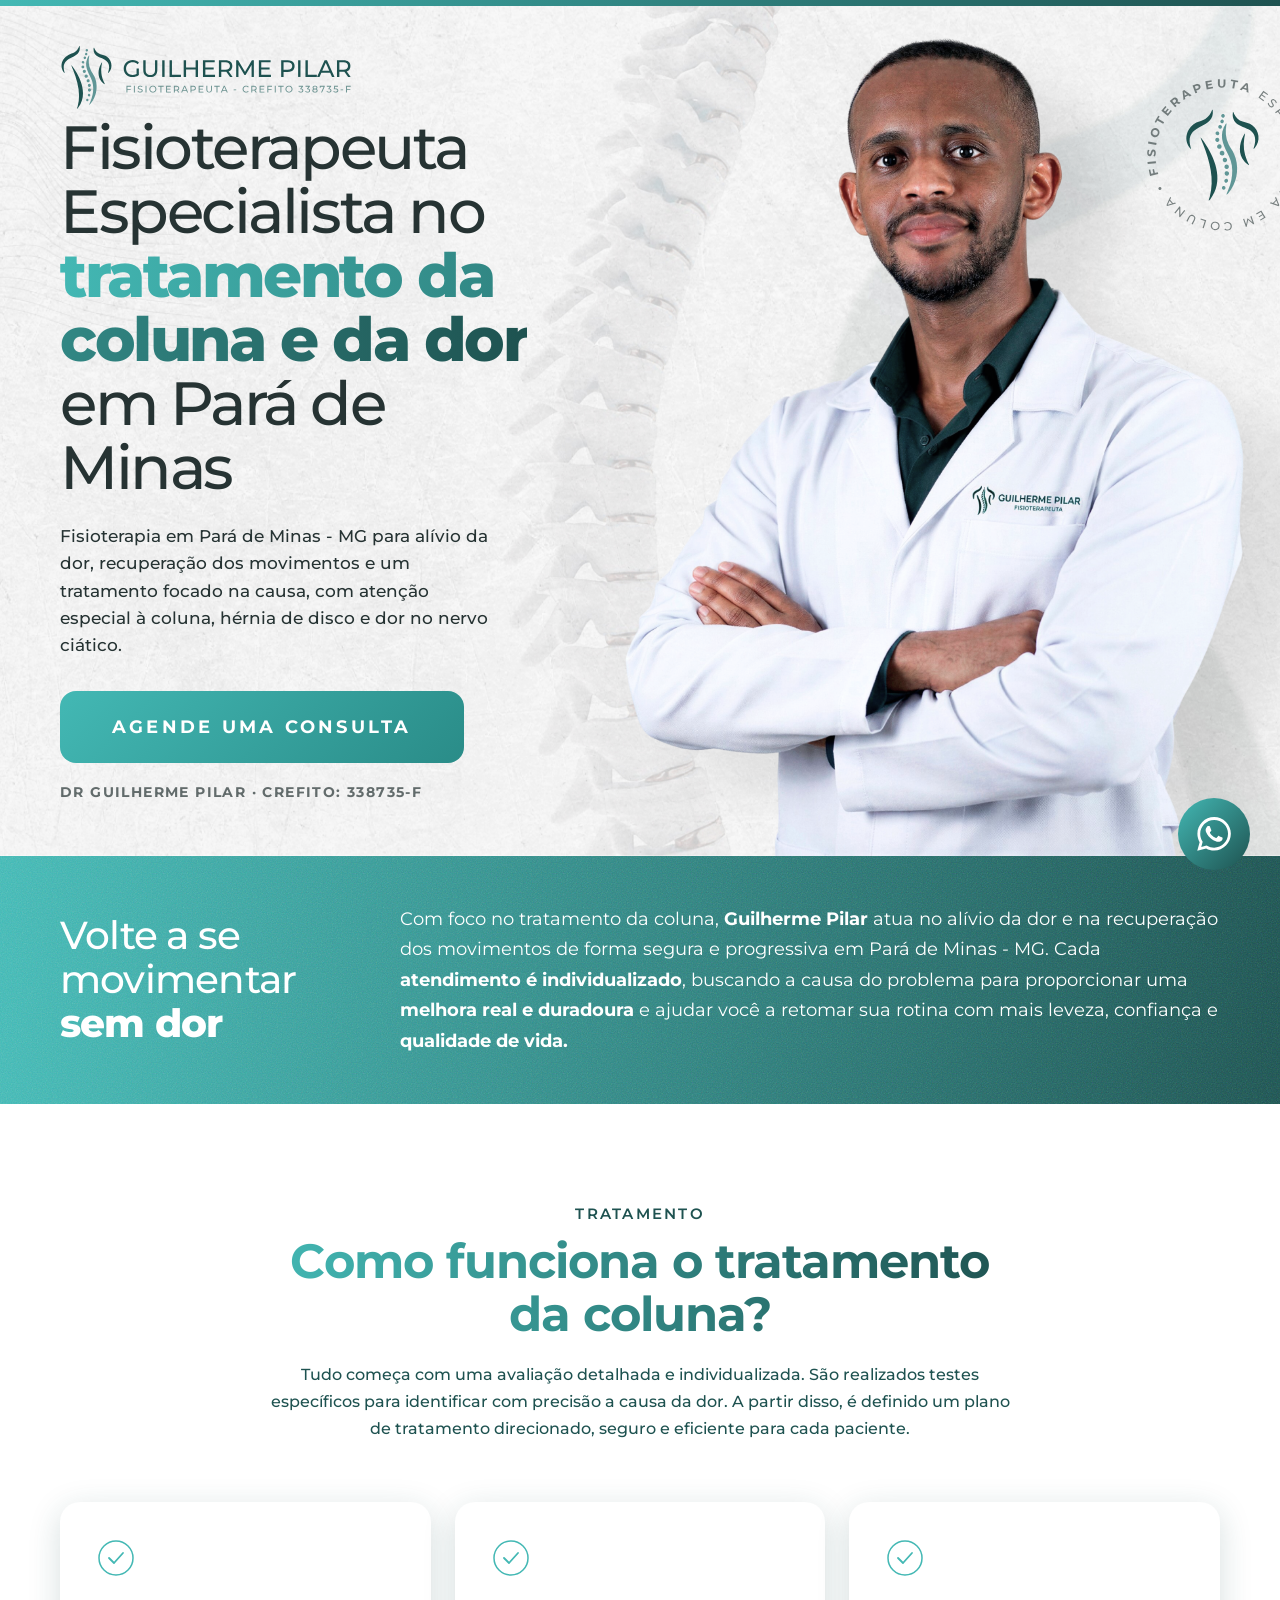
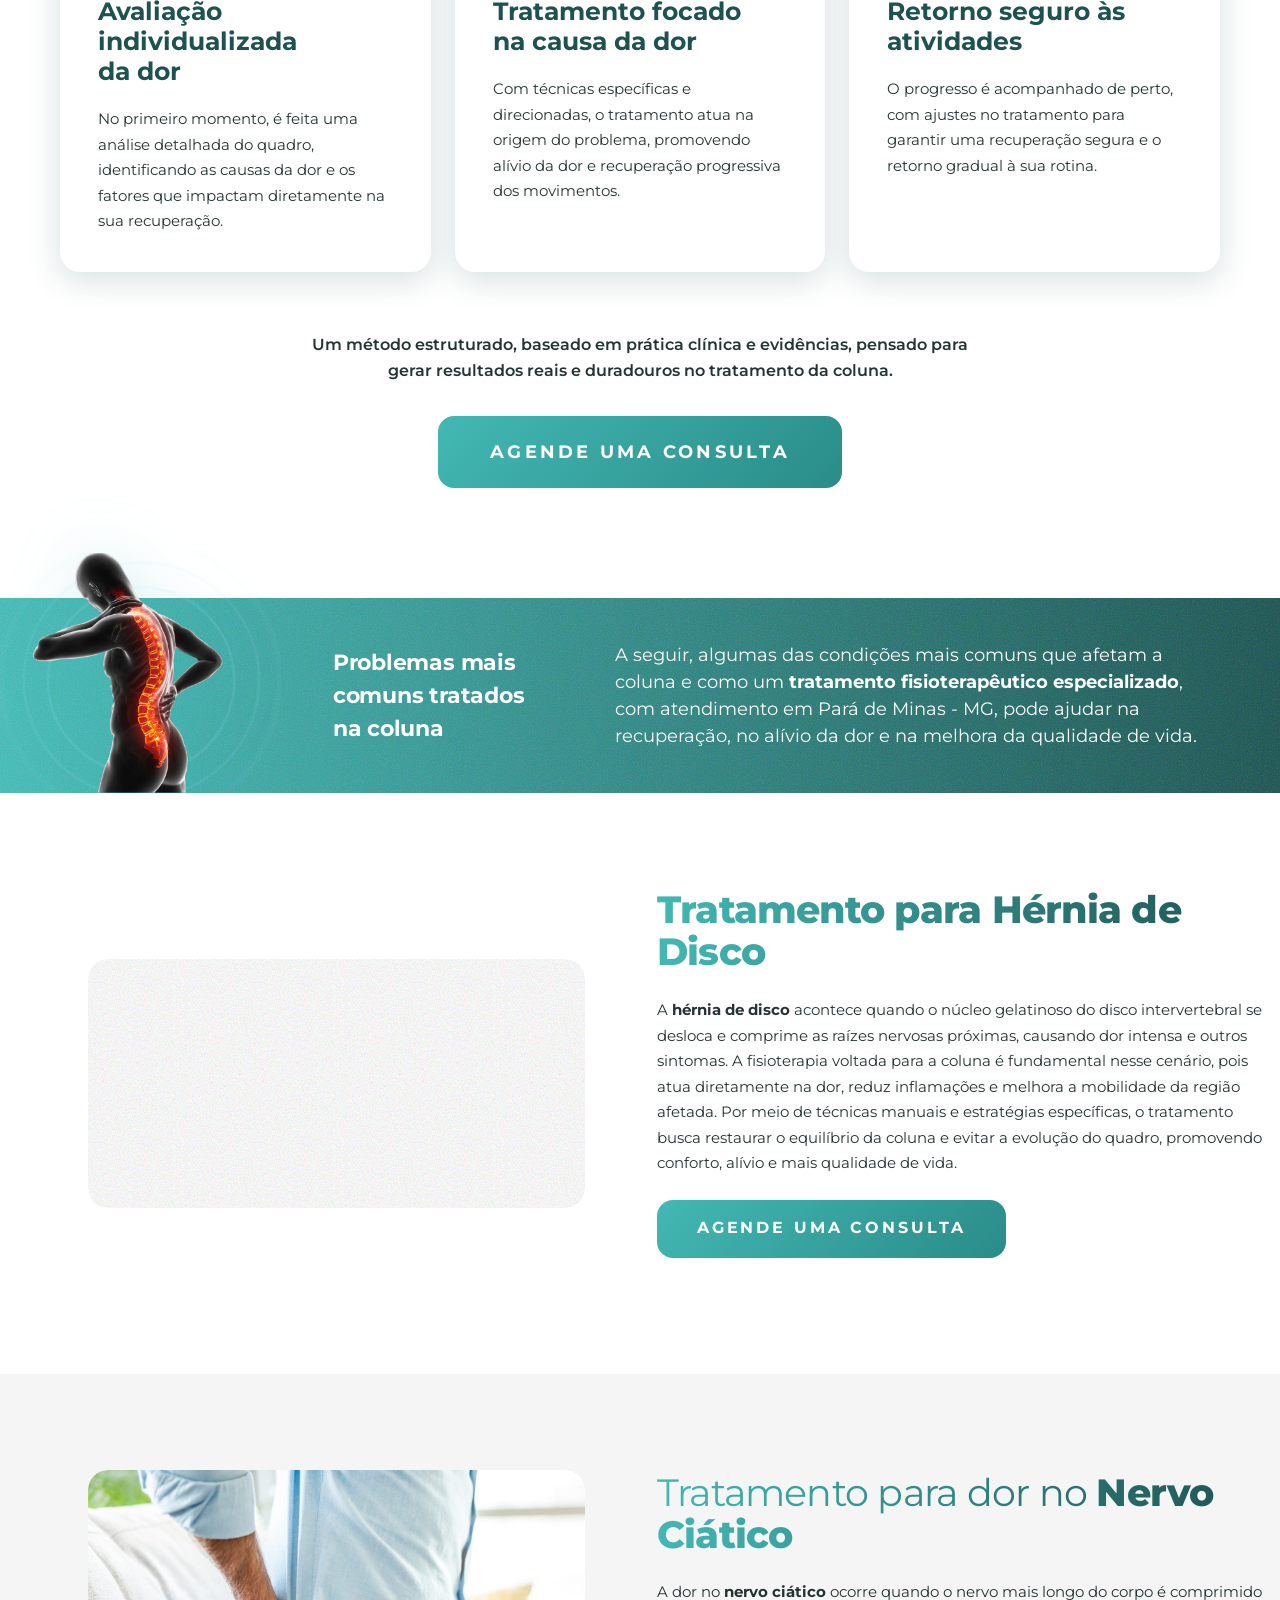
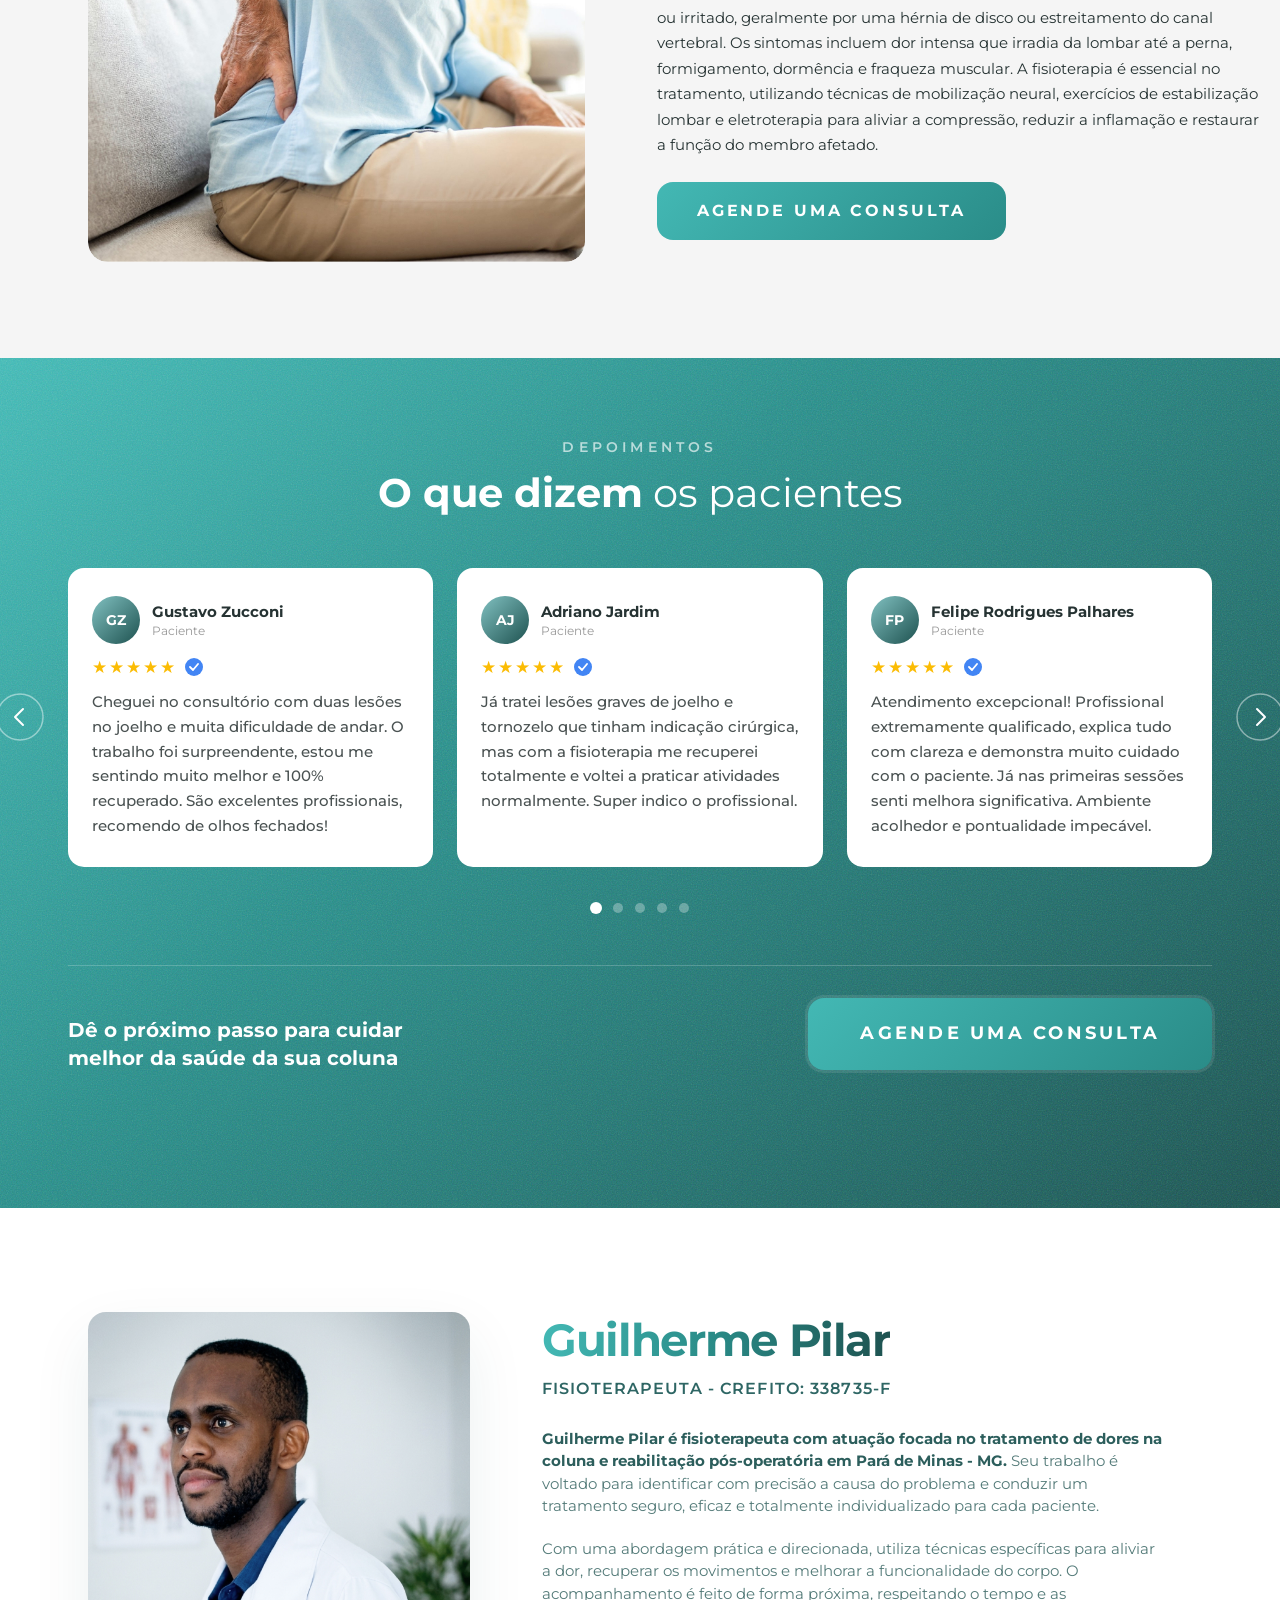
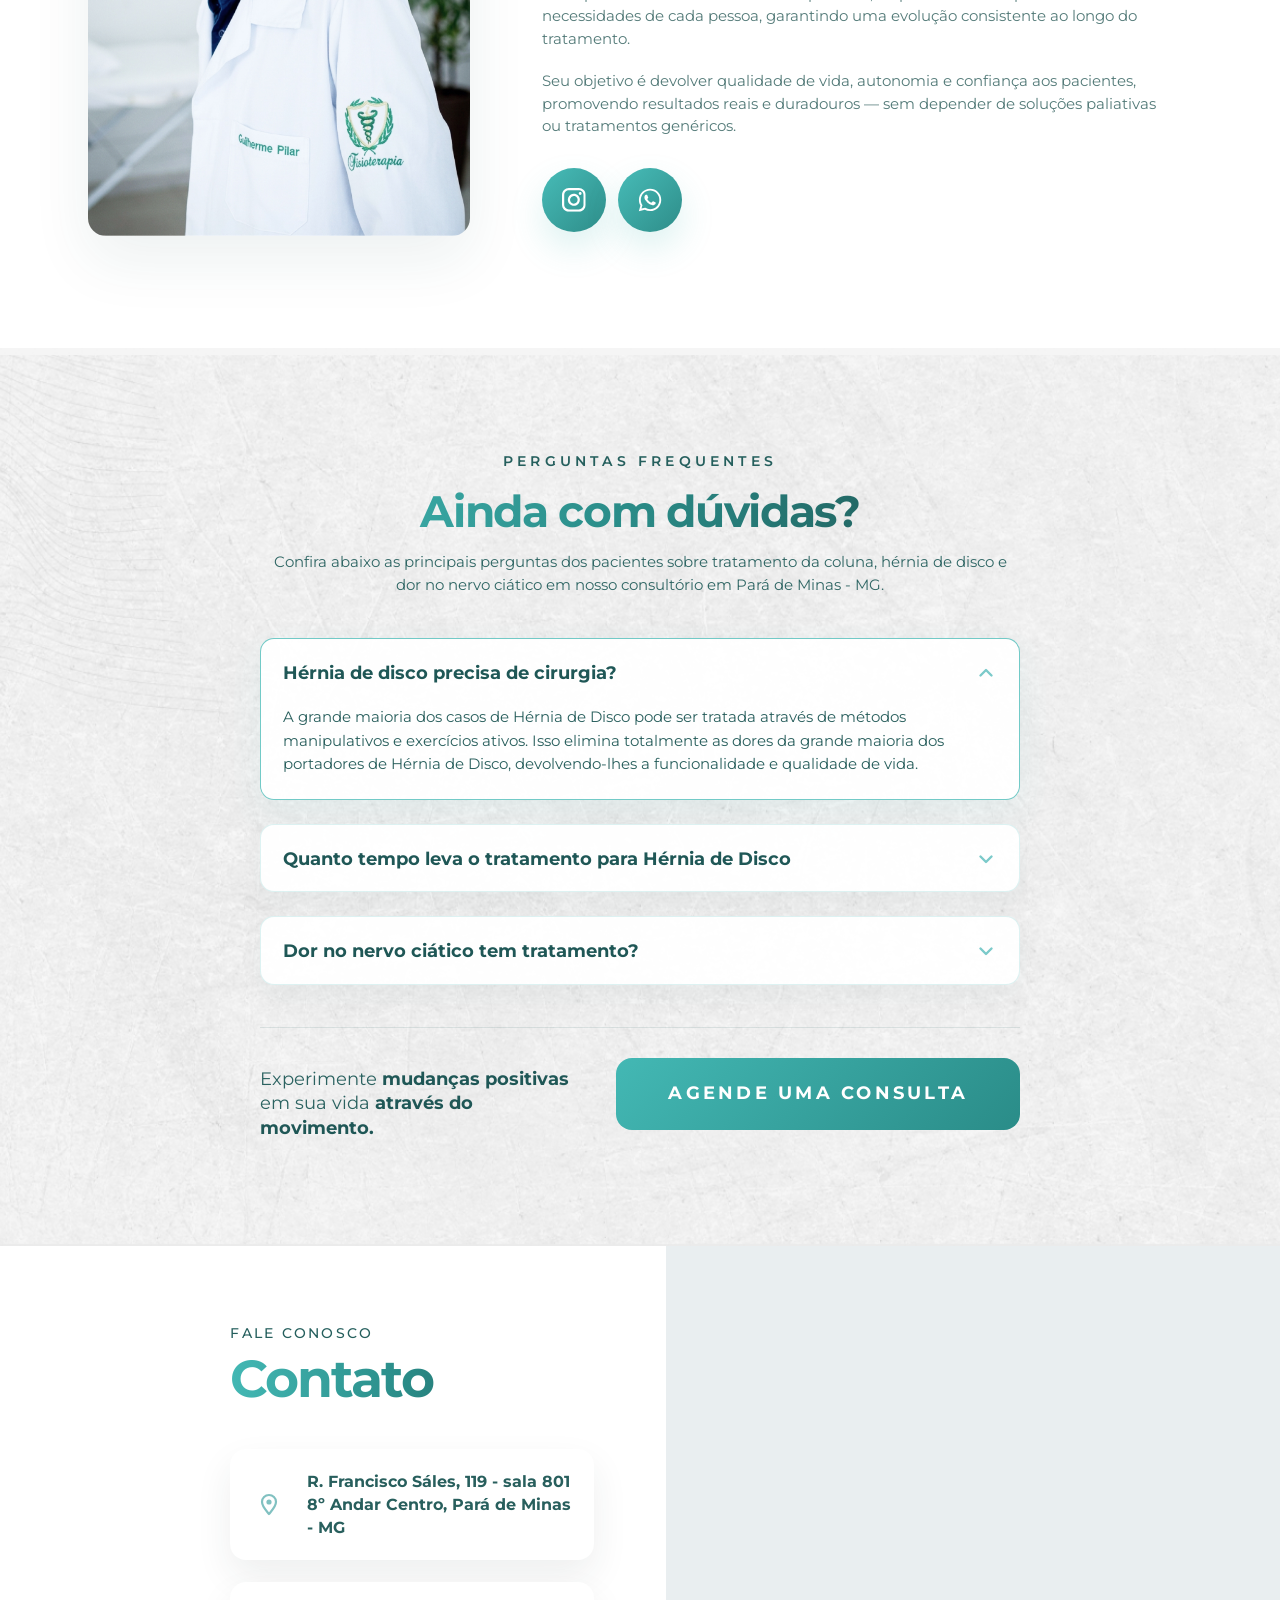
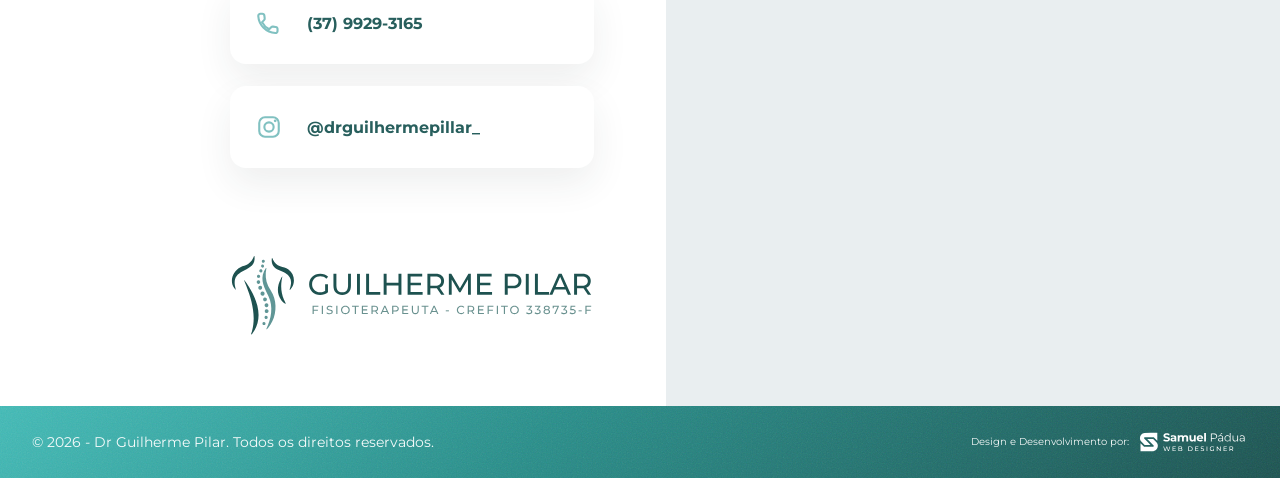
==== commit efcbc896: "Implement on-page and technical SEO improvements" ====
--- a/index.html
+++ b/index.html
@@ -3,7 +3,104 @@
 <head>
   <meta charset="UTF-8">
   <meta name="viewport" content="width=device-width, initial-scale=1.0">
-  <title>Dr. Guilherme Pilar — Fisioterapeuta Especialista em Coluna</title>
+  <title>Fisioterapeuta em Pará de Minas | Tratamento da Coluna, Hérnia de Disco e Dor Ciática</title>
+  <meta name="description" content="Fisioterapeuta em Pará de Minas - MG com foco em tratamento da coluna, hérnia de disco e dor no nervo ciático. Atendimento individualizado para aliviar a dor e recuperar os movimentos.">
+  <meta name="robots" content="index,follow">
+  <link rel="canonical" href="https://guilhermepilar.com.br/">
+  <meta property="og:locale" content="pt_BR">
+  <meta property="og:type" content="website">
+  <meta property="og:site_name" content="Guilherme Pilar">
+  <meta property="og:url" content="https://guilhermepilar.com.br/">
+  <meta property="og:title" content="Fisioterapeuta em Pará de Minas | Tratamento da Coluna, Hérnia de Disco e Dor Ciática">
+  <meta property="og:description" content="Fisioterapeuta em Pará de Minas - MG com foco em tratamento da coluna, hérnia de disco e dor no nervo ciático. Atendimento individualizado para aliviar a dor e recuperar os movimentos.">
+  <meta property="og:image" content="https://guilhermepilar.com.br/share-img.jpg">
+  <meta property="og:image:type" content="image/jpeg">
+  <meta property="og:image:alt" content="Guilherme Pilar, fisioterapeuta especialista em coluna em Pará de Minas - MG">
+  <meta name="twitter:card" content="summary_large_image">
+  <meta name="twitter:title" content="Fisioterapeuta em Pará de Minas | Tratamento da Coluna, Hérnia de Disco e Dor Ciática">
+  <meta name="twitter:description" content="Fisioterapeuta em Pará de Minas - MG com foco em tratamento da coluna, hérnia de disco e dor no nervo ciático. Atendimento individualizado para aliviar a dor e recuperar os movimentos.">
+  <meta name="twitter:image" content="https://guilhermepilar.com.br/share-img.jpg">
+  <script type="application/ld+json">
+    {
+      "@context": "https://schema.org",
+      "@graph": [
+        {
+          "@type": "WebSite",
+          "@id": "https://guilhermepilar.com.br/#website",
+          "url": "https://guilhermepilar.com.br/",
+          "name": "Guilherme Pilar",
+          "inLanguage": "pt-BR"
+        },
+        {
+          "@type": "MedicalBusiness",
+          "@id": "https://guilhermepilar.com.br/#business",
+          "name": "Guilherme Pilar",
+          "url": "https://guilhermepilar.com.br/",
+          "image": "https://guilhermepilar.com.br/share-img.jpg",
+          "telephone": "+55-37-9929-3165",
+          "priceRange": "$$",
+          "address": {
+            "@type": "PostalAddress",
+            "streetAddress": "R. Francisco Sáles, 119 - sala 801 8º Andar",
+            "addressLocality": "Pará de Minas",
+            "addressRegion": "MG",
+            "addressCountry": "BR"
+          },
+          "sameAs": [
+            "https://www.instagram.com/drguilhermepillar_/"
+          ]
+        },
+        {
+          "@type": "Physician",
+          "@id": "https://guilhermepilar.com.br/#physician",
+          "name": "Dr. Guilherme Pilar",
+          "url": "https://guilhermepilar.com.br/",
+          "image": "https://guilhermepilar.com.br/profile.jpg",
+          "medicalSpecialty": "Physiotherapy",
+          "description": "Fisioterapeuta em Pará de Minas - MG com foco em tratamento da coluna, hérnia de disco, dor no nervo ciático e reabilitação pós-operatória.",
+          "identifier": {
+            "@type": "PropertyValue",
+            "propertyID": "CREFITO",
+            "value": "338735-F"
+          },
+          "worksFor": {
+            "@id": "https://guilhermepilar.com.br/#business"
+          }
+        },
+        {
+          "@type": "FAQPage",
+          "@id": "https://guilhermepilar.com.br/#faq",
+          "mainEntity": [
+            {
+              "@type": "Question",
+              "name": "Hérnia de disco precisa de cirurgia?",
+              "acceptedAnswer": {
+                "@type": "Answer",
+                "text": "A grande maioria dos casos de hérnia de disco pode ser tratada com métodos manipulativos e exercícios ativos, devolvendo funcionalidade e qualidade de vida."
+              }
+            },
+            {
+              "@type": "Question",
+              "name": "Quanto tempo leva o tratamento para hérnia de disco?",
+              "acceptedAnswer": {
+                "@type": "Answer",
+                "text": "O tempo varia de acordo com a intensidade da dor, o tempo de evolução do problema e a resposta individual de cada paciente. Em muitos casos, já nas primeiras sessões é possível notar melhora dos sintomas e dos movimentos."
+              }
+            },
+            {
+              "@type": "Question",
+              "name": "Dor no nervo ciático tem tratamento?",
+              "acceptedAnswer": {
+                "@type": "Answer",
+                "text": "Sim. A dor no nervo ciático pode ser tratada com uma abordagem adequada para aliviar a compressão, reduzir a inflamação e recuperar os movimentos com segurança."
+              }
+            }
+          ]
+        }
+      ]
+    }
+  </script>
+  <link rel="icon" type="image/png" href="favicon.png">
   <link rel="preconnect" href="https://fonts.googleapis.com">
   <link rel="preconnect" href="https://fonts.gstatic.com" crossorigin>
   <link href="https://fonts.googleapis.com/css2?family=Montserrat:wght@400;500;600;700;800&display=swap" rel="stylesheet">
@@ -38,11 +135,12 @@
           <h1>
             Fisioterapeuta<br>
             Especialista no<br>
-            <span class="gradient-text">tratamento da<br>coluna e da dor</span>
+            <span class="gradient-text">tratamento da<br>coluna e da dor</span><br>
+            em Pará de Minas
           </h1>
 
           <p class="subtext">
-            Alívio da dor, recuperação dos movimentos e um tratamento focado na causa — para você voltar à sua rotina com mais qualidade de vida.
+            Fisioterapia em Pará de Minas - MG para alívio da dor, recuperação dos movimentos e um tratamento focado na causa, com atenção especial à coluna, hérnia de disco e dor no nervo ciático.
           </p>
 
           <a href="https://wa.me/553799293165" class="btn-cta" target="_blank" rel="noopener">
@@ -54,7 +152,7 @@
 
         <!-- Coluna direita: foto -->
         <div class="hero-right">
-          <img src="drguilherme.png" class="doctor-img" alt="Dr. Guilherme Pilar">
+          <img src="drguilherme.png" class="doctor-img" alt="Dr. Guilherme Pilar, fisioterapeuta especialista em coluna em Pará de Minas - MG">
         </div>
 
       </div>
@@ -72,7 +170,7 @@
 
       <div class="intro-right">
         <p>
-          Com foco no tratamento da coluna, <strong>Guilherme Pilar</strong> atua no alívio da dor e na recuperação dos movimentos de forma segura e progressiva. Cada <strong>atendimento é individualizado</strong>, buscando a causa do problema para proporcionar uma <strong>melhora real e duradoura</strong> — ajudando você a retomar sua rotina com mais leveza, confiança e <strong>qualidade de vida.</strong>
+          Com foco no tratamento da coluna, <strong>Guilherme Pilar</strong> atua no alívio da dor e na recuperação dos movimentos de forma segura e progressiva em Pará de Minas - MG. Cada <strong>atendimento é individualizado</strong>, buscando a causa do problema para proporcionar uma <strong>melhora real e duradoura</strong> e ajudar você a retomar sua rotina com mais leveza, confiança e <strong>qualidade de vida.</strong>
         </p>
       </div>
 
@@ -86,7 +184,7 @@
 
       <div class="treatment-header">
         <span class="tagline">Tratamento</span>
-        <h2 class="treatment-title">Como funciona o tratamento?</h2>
+        <h2 class="treatment-title">Como funciona o tratamento da coluna?</h2>
         <p class="treatment-desc">Tudo começa com uma avaliação detalhada e individualizada. São realizados testes específicos para identificar com precisão a causa da dor. A partir disso, é definido um plano de tratamento direcionado, seguro e eficiente para cada paciente.</p>
       </div>
 
@@ -99,7 +197,7 @@
               <path d="M11 18l5 5 9-10" stroke="#43B8B4" stroke-width="1.8" stroke-linecap="round" stroke-linejoin="round"/>
             </svg>
           </div>
-          <h3>Avaliação completa<br>e individualizada</h3>
+          <h3>Avaliação individualizada<br>da dor</h3>
           <p>No primeiro momento, é feita uma análise detalhada do quadro, identificando as causas da dor e os fatores que impactam diretamente na sua recuperação.</p>
         </div>
 
@@ -144,12 +242,12 @@
 
     <div class="problems-inner">
       <div class="problems-img-col">
-        <img src="img1.png" class="problems-img" alt="Coluna vertebral com dor">
-      </div>
-
-      <h2 class="problems-headline">Alguns dos<br>problemas mais<br>comuns na coluna</h2>
-
-      <p class="problems-body">A seguir, algumas das condições mais comuns que afetam a coluna e como um <strong>tratamento fisioterapêutico especializado</strong> pode ajudar na recuperação, no alívio da dor e na melhora da qualidade de vida.</p>
+        <img src="img1.png" class="problems-img" alt="Ilustração de coluna vertebral com dor, hérnia de disco e inflamação">
+      </div>
+
+      <h2 class="problems-headline">Problemas mais<br>comuns tratados<br>na coluna</h2>
+
+      <p class="problems-body">A seguir, algumas das condições mais comuns que afetam a coluna e como um <strong>tratamento fisioterapêutico especializado</strong>, com atendimento em Pará de Minas - MG, pode ajudar na recuperação, no alívio da dor e na melhora da qualidade de vida.</p>
     </div>
   </section>
   <!-- ======================== /PROBLEMS BLOCK ======================== -->
@@ -165,7 +263,7 @@
       </div>
 
       <div class="condition-text">
-        <h2 class="condition-title"><strong>Hérnia de Disco</strong></h2>
+        <h2 class="condition-title"><strong>Tratamento para Hérnia de Disco</strong></h2>
         <p class="condition-body">A <strong>hérnia de disco</strong> acontece quando o núcleo gelatinoso do disco intervertebral se desloca e comprime as raízes nervosas próximas, causando dor intensa e outros sintomas. A fisioterapia voltada para a coluna é fundamental nesse cenário, pois atua diretamente na dor, reduz inflamações e melhora a mobilidade da região afetada. Por meio de técnicas manuais e estratégias específicas, o tratamento busca restaurar o equilíbrio da coluna e evitar a evolução do quadro, promovendo conforto, alívio e mais qualidade de vida.</p>
         <a href="https://wa.me/553799293165" class="btn-cta btn-cta--center" target="_blank" rel="noopener">
           Agende uma Consulta
@@ -181,11 +279,11 @@
     <div class="condition-inner">
 
       <div class="condition-media">
-        <img src="ciatico.jpg" class="condition-img" alt="Dor no Nervo Ciático">
+        <img src="ciatico.jpg" class="condition-img" alt="Tratamento fisioterapêutico para dor no nervo ciático em Pará de Minas - MG">
       </div>
 
       <div class="condition-text">
-        <h2 class="condition-title">Dor no <strong>Nervo Ciático</strong></h2>
+        <h2 class="condition-title">Tratamento para dor no <strong>Nervo Ciático</strong></h2>
         <p class="condition-body">A dor no <strong>nervo ciático</strong> ocorre quando o nervo mais longo do corpo é comprimido ou irritado, geralmente por uma hérnia de disco ou estreitamento do canal vertebral. Os sintomas incluem dor intensa que irradia da lombar até a perna, formigamento, dormência e fraqueza muscular. A fisioterapia é essencial no tratamento, utilizando técnicas de mobilização neural, exercícios de estabilização lombar e eletroterapia para aliviar a compressão, reduzir a inflamação e restaurar a função do membro afetado.</p>
         <a href="https://wa.me/553799293165" class="btn-cta" target="_blank" rel="noopener">
           Agende uma Consulta
@@ -473,7 +571,7 @@
   <section class="profile-block">
     <div class="profile-inner">
       <div class="profile-media">
-        <img src="profile.jpg" alt="Guilherme Pilar" class="profile-image">
+        <img src="profile.jpg" alt="Guilherme Pilar, fisioterapeuta em Pará de Minas - MG" class="profile-image">
       </div>
 
       <div class="profile-content">
@@ -481,7 +579,7 @@
         <p class="profile-meta">FISIOTERAPEUTA - CREFITO: 338735-F</p>
 
         <div class="profile-body">
-          <p><strong>Guilherme Pilar é fisioterapeuta com atuação focada no tratamento de dores na coluna e reabilitação pós-operatória.</strong> Seu trabalho é voltado para identificar com precisão a causa do problema e conduzir um tratamento seguro, eficaz e totalmente individualizado para cada paciente.</p>
+          <p><strong>Guilherme Pilar é fisioterapeuta com atuação focada no tratamento de dores na coluna e reabilitação pós-operatória em Pará de Minas - MG.</strong> Seu trabalho é voltado para identificar com precisão a causa do problema e conduzir um tratamento seguro, eficaz e totalmente individualizado para cada paciente.</p>
 
           <p>Com uma abordagem prática e direcionada, utiliza técnicas específicas para aliviar a dor, recuperar os movimentos e melhorar a funcionalidade do corpo. O acompanhamento é feito de forma próxima, respeitando o tempo e as necessidades de cada pessoa, garantindo uma evolução consistente ao longo do tratamento.</p>
 
@@ -508,7 +606,7 @@
       <div class="faq-header">
         <span class="faq-tagline">Perguntas Frequentes</span>
         <h2 class="faq-title">Ainda com dúvidas?</h2>
-        <p class="faq-subtitle">Confira abaixo as principais perguntas dos pacientes sobre o tratamento e dores na coluna.</p>
+        <p class="faq-subtitle">Confira abaixo as principais perguntas dos pacientes sobre tratamento da coluna, hérnia de disco e dor no nervo ciático em nosso consultório em Pará de Minas - MG.</p>
       </div>
 
       <div class="faq-list">
@@ -550,7 +648,7 @@
             </span>
           </button>
           <div class="faq-answer">
-            <p>Sim. A dor no nervo ciático pode ser tratada com uma abordagem adequada, focada em aliviar a compressão, reduzir a inflamação e recuperar os movimentos com segurança. O tratamento correto ajuda a controlar a dor e devolver qualidade de vida ao paciente.</p>
+            <p>Sim. A dor no nervo ciático pode ser tratada com uma abordagem adequada, focada em aliviar a compressão, reduzir a inflamação e recuperar os movimentos com segurança. No consultório em Pará de Minas - MG, o tratamento correto ajuda a controlar a dor e devolver qualidade de vida ao paciente.</p>
           </div>
         </article>
       </div>
@@ -631,7 +729,7 @@
   <footer class="site-footer">
     <div class="site-footer-grain"></div>
     <div class="site-footer-inner">
-      <p class="site-footer-copy">© <span id="footer-year"></span> - Dr Guilherme Pillar. Todos os direitos reservados.</p>
+      <p class="site-footer-copy">© <span id="footer-year"></span> - Dr Guilherme Pilar. Todos os direitos reservados.</p>
 
       <a href="https://samuelpadua.com.br/" class="site-footer-credit" target="_blank" rel="noopener" aria-label="Design e Desenvolvimento por Samuel Pádua Web Designer">
         <span class="site-footer-credit-text">Design e Desenvolvimento por:</span>
--- a/style.css
+++ b/style.css
@@ -1016,6 +1016,8 @@
   .reviews-title { font-size: 26px; }
   .reviews-carousel { padding: 0 34px; }
   .reviews-pagination { gap: 10px; }
+  .carousel-btn { display: none; }
+  .rc-text { text-align: center; }
   .carousel-btn svg { width: 36px; height: 36px; }
 }
 
@@ -1860,3 +1862,323 @@
     font-size: 13px;
   }
 }
+
+/* ===== GLOBAL RESPONSIVE REFINEMENTS ===== */
+@media (max-width: 820px) {
+  .hero-header {
+    display: flex;
+    justify-content: center;
+    padding-top: 28px;
+  }
+
+  .hero-content {
+    align-items: center;
+  }
+
+  .hero-left {
+    align-items: center;
+    text-align: center;
+    margin: 0 auto;
+  }
+
+  .subtext,
+  .crefito {
+    text-align: center;
+    margin-left: auto;
+    margin-right: auto;
+  }
+
+  .hero .btn-cta,
+  .condition-text .btn-cta,
+  .reviews-footer .btn-cta,
+  .faq-footer .btn-cta {
+    align-self: center;
+  }
+
+  .intro-inner,
+  .problems-inner {
+    align-items: center;
+    text-align: center;
+  }
+
+  .intro-left,
+  .intro-right,
+  .problems-headline,
+  .problems-body {
+    text-align: center;
+  }
+
+  .intro-right p,
+  .problems-body {
+    max-width: 60ch;
+  }
+
+  .card {
+    align-items: flex-start;
+    text-align: left;
+  }
+
+  .condition-text {
+    align-items: center;
+    text-align: center;
+  }
+
+  .condition-body {
+    max-width: 62ch;
+    line-height: 1.65;
+  }
+
+  .reviews-cta-row,
+  .faq-cta-row {
+    align-items: center;
+    text-align: center;
+  }
+
+  .reviews-block .carousel-btn {
+    display: none !important;
+  }
+
+  .review-card {
+    text-align: center;
+    align-items: center;
+  }
+
+  .rc-header,
+  .rc-stars {
+    justify-content: center;
+  }
+
+  .rc-info,
+  .rc-text {
+    text-align: center;
+  }
+
+  .reviews-cta-text,
+  .faq-cta-text {
+    max-width: 30ch;
+    text-align: center;
+  }
+
+  .profile-content {
+    align-items: center;
+  }
+
+  .profile-title,
+  .profile-meta {
+    text-align: center;
+  }
+
+  .profile-body {
+    width: 100%;
+    align-items: center;
+  }
+
+  .profile-body p {
+    text-align: center;
+    max-width: 62ch;
+  }
+
+  .profile-socials {
+    justify-content: center;
+  }
+
+  .faq-question {
+    font-size: 16px;
+  }
+
+  .contact-panel {
+    align-items: center;
+    text-align: center;
+  }
+
+  .contact-header,
+  .contact-cards,
+  .contact-brand {
+    width: 100%;
+    max-width: 680px;
+  }
+
+  .contact-logo {
+    margin: 0 auto;
+  }
+
+  .contact-card {
+    text-align: left;
+  }
+
+  .contact-card-text {
+    text-align: left;
+  }
+}
+
+@media (max-width: 480px) {
+  .logo {
+    height: 48px;
+  }
+
+  .hero-left {
+    padding-top: 10px;
+    padding-bottom: 28px;
+  }
+
+  .hero-left h1 {
+    font-size: 38px;
+    line-height: 1;
+    letter-spacing: -0.05em;
+  }
+
+  .subtext {
+    max-width: 31ch;
+    font-size: 14px;
+    line-height: 1.65;
+  }
+
+  .btn-cta {
+    height: 60px;
+    width: 100%;
+    justify-content: center;
+    font-size: 11px;
+    letter-spacing: 0.14em;
+    border-radius: 14px;
+    padding: 0 24px;
+    margin-bottom: 16px;
+  }
+
+  .crefito {
+    font-size: 12px;
+    line-height: 1.45;
+  }
+
+  .intro-left h2,
+  .treatment-title,
+  .problems-headline,
+  .condition-title,
+  .profile-title,
+  .faq-title,
+  .contact-title {
+    text-align: center;
+    margin-left: auto;
+    margin-right: auto;
+  }
+
+  .intro-left h2 {
+    font-size: 30px;
+    line-height: 1.08;
+  }
+
+  .tagline,
+  .reviews-tagline,
+  .faq-tagline,
+  .contact-tagline {
+    font-size: 12px;
+    letter-spacing: 0.22em;
+    text-align: center;
+  }
+
+  .treatment-title {
+    font-size: 32px;
+    line-height: 1.08;
+  }
+
+  .treatment-desc,
+  .faq-subtitle {
+    max-width: 34ch;
+    margin-left: auto;
+    margin-right: auto;
+    font-size: 14px;
+    line-height: 1.65;
+    text-align: center;
+  }
+
+  .card {
+    padding: 24px 22px;
+    gap: 16px;
+  }
+
+  .card h3 {
+    font-size: 22px;
+  }
+
+  .card p {
+    font-size: 15px;
+    line-height: 1.65;
+  }
+
+  .problems-headline {
+    font-size: 30px;
+    line-height: 1.12;
+  }
+
+  .problems-body {
+    font-size: 15px;
+    line-height: 1.65;
+  }
+
+  .condition-title {
+    font-size: 31px;
+    line-height: 1.08;
+  }
+
+  .condition-body {
+    font-size: 15px;
+    line-height: 1.7;
+  }
+
+  .reviews-title {
+    font-size: 32px;
+    line-height: 1.1;
+  }
+
+  .reviews-cta-text {
+    font-size: 17px;
+    line-height: 1.45;
+  }
+
+  .profile-title {
+    font-size: 34px;
+    line-height: 1.08;
+  }
+
+  .profile-meta {
+    max-width: 28ch;
+    font-size: 13px;
+    line-height: 1.45;
+  }
+
+  .profile-body p { max-width: none; }
+
+  .faq-title {
+    font-size: 32px;
+    line-height: 1.1;
+  }
+
+  .faq-question {
+    font-size: 15px;
+    line-height: 1.4;
+  }
+
+  .faq-cta-text {
+    font-size: 15px;
+    line-height: 1.5;
+  }
+
+  .contact-title {
+    font-size: 38px;
+    line-height: 1.04;
+  }
+
+  .contact-card {
+    min-height: 70px;
+    padding: 17px 16px;
+  }
+
+  .contact-card-text {
+    font-size: 15px;
+    line-height: 1.45;
+  }
+
+  .site-footer-credit {
+    justify-content: center;
+    flex-wrap: wrap;
+  }
+}
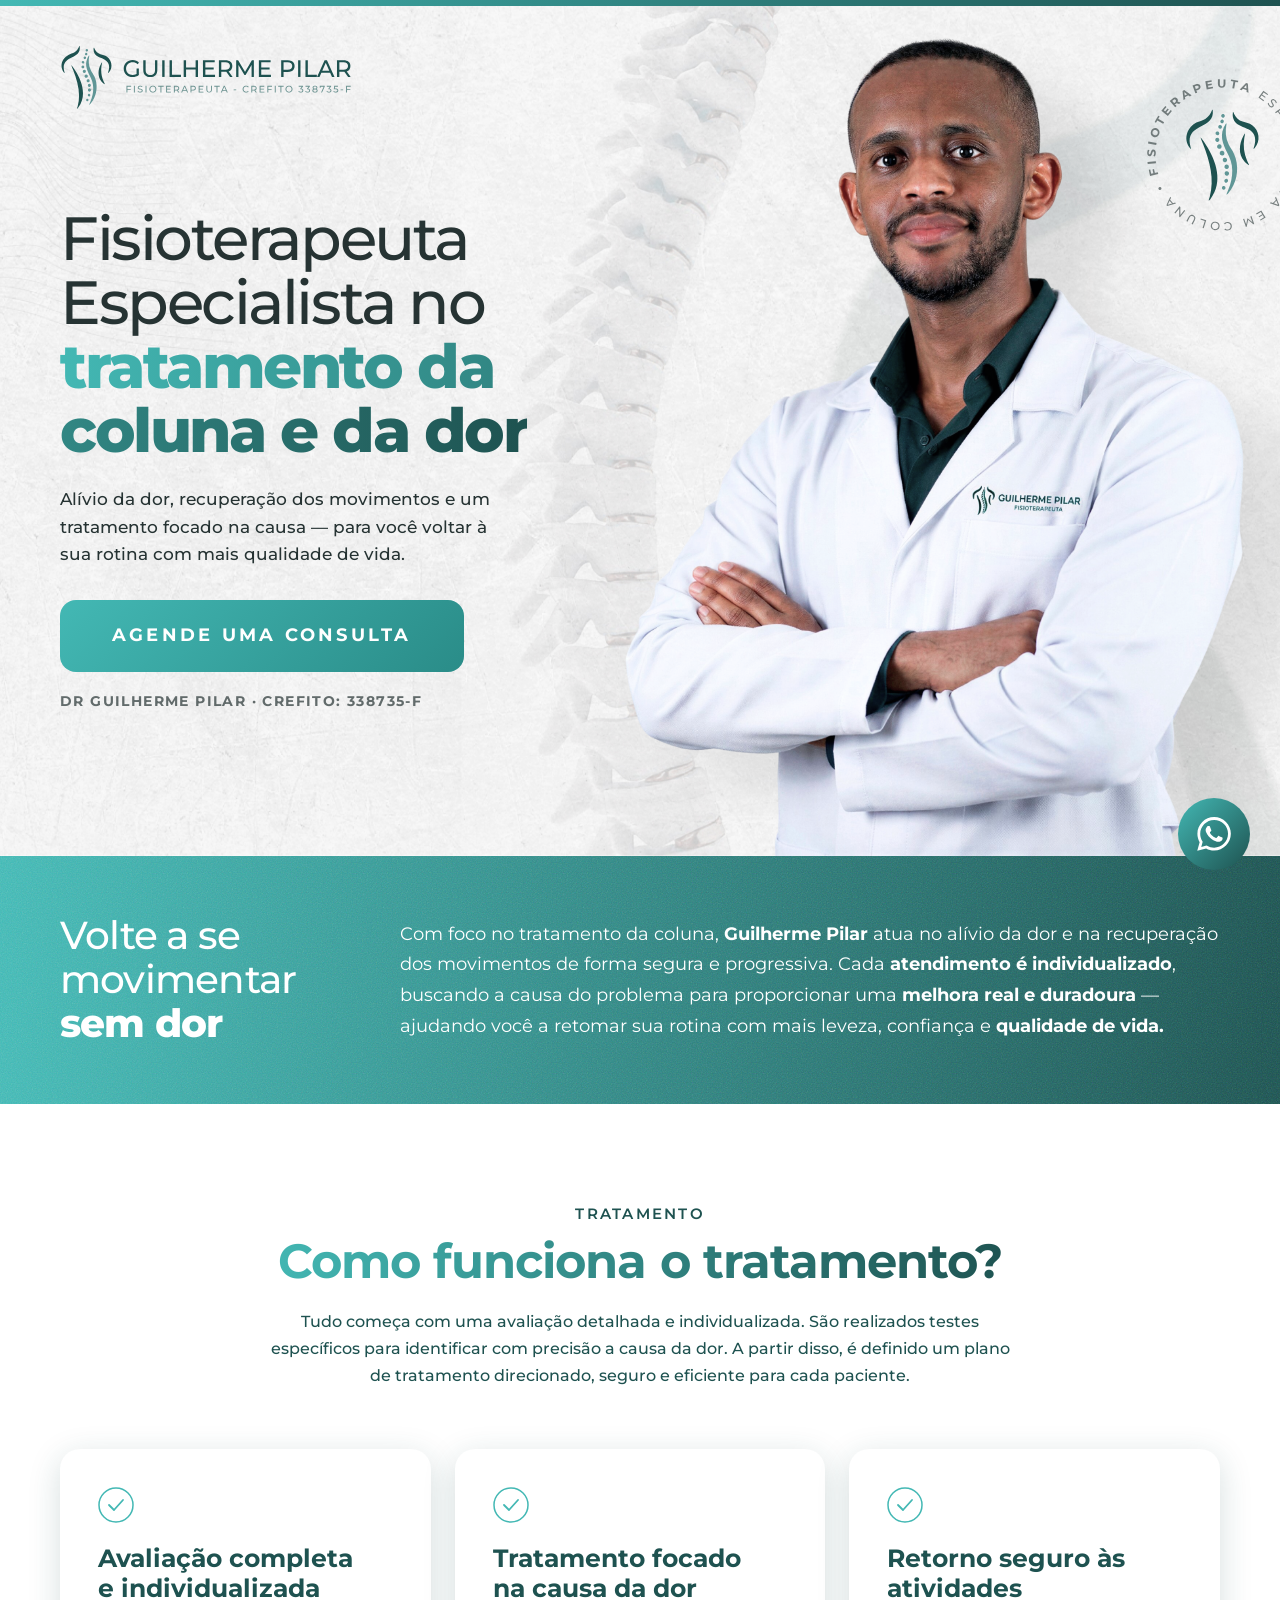
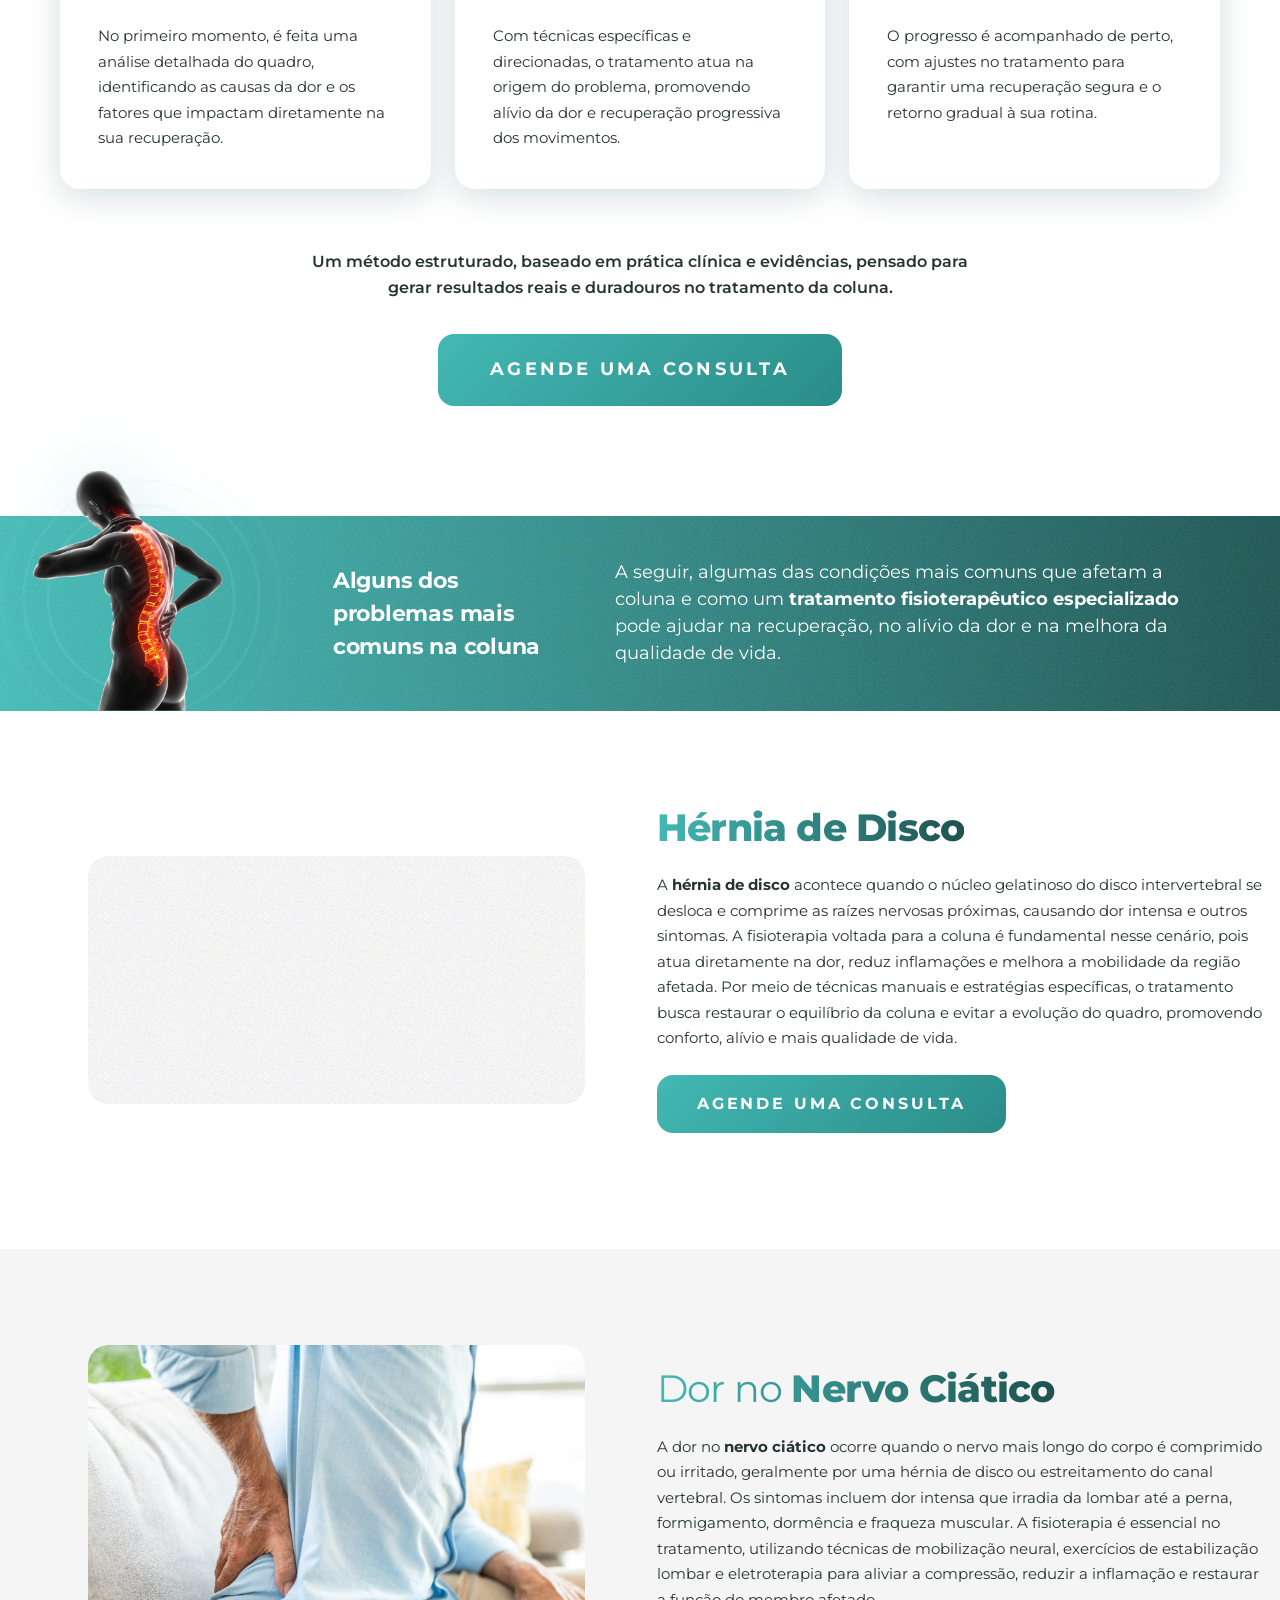
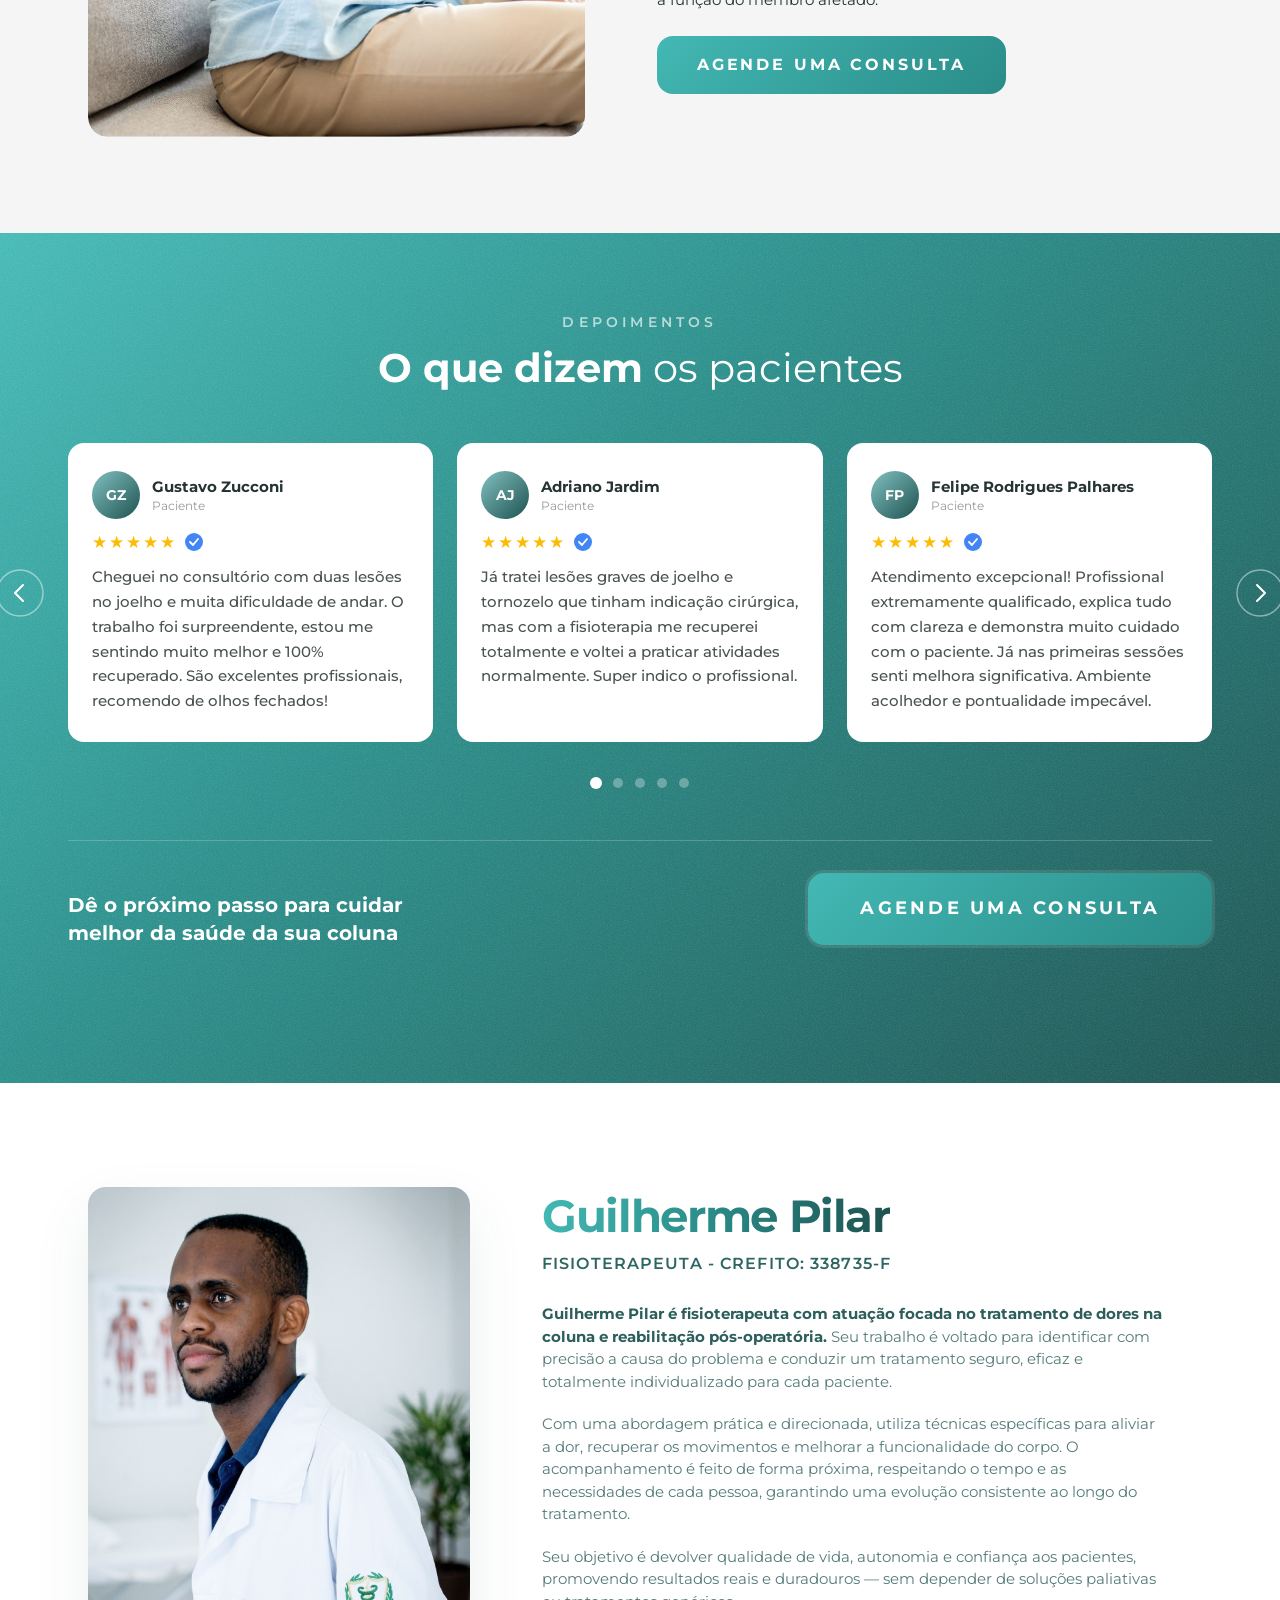
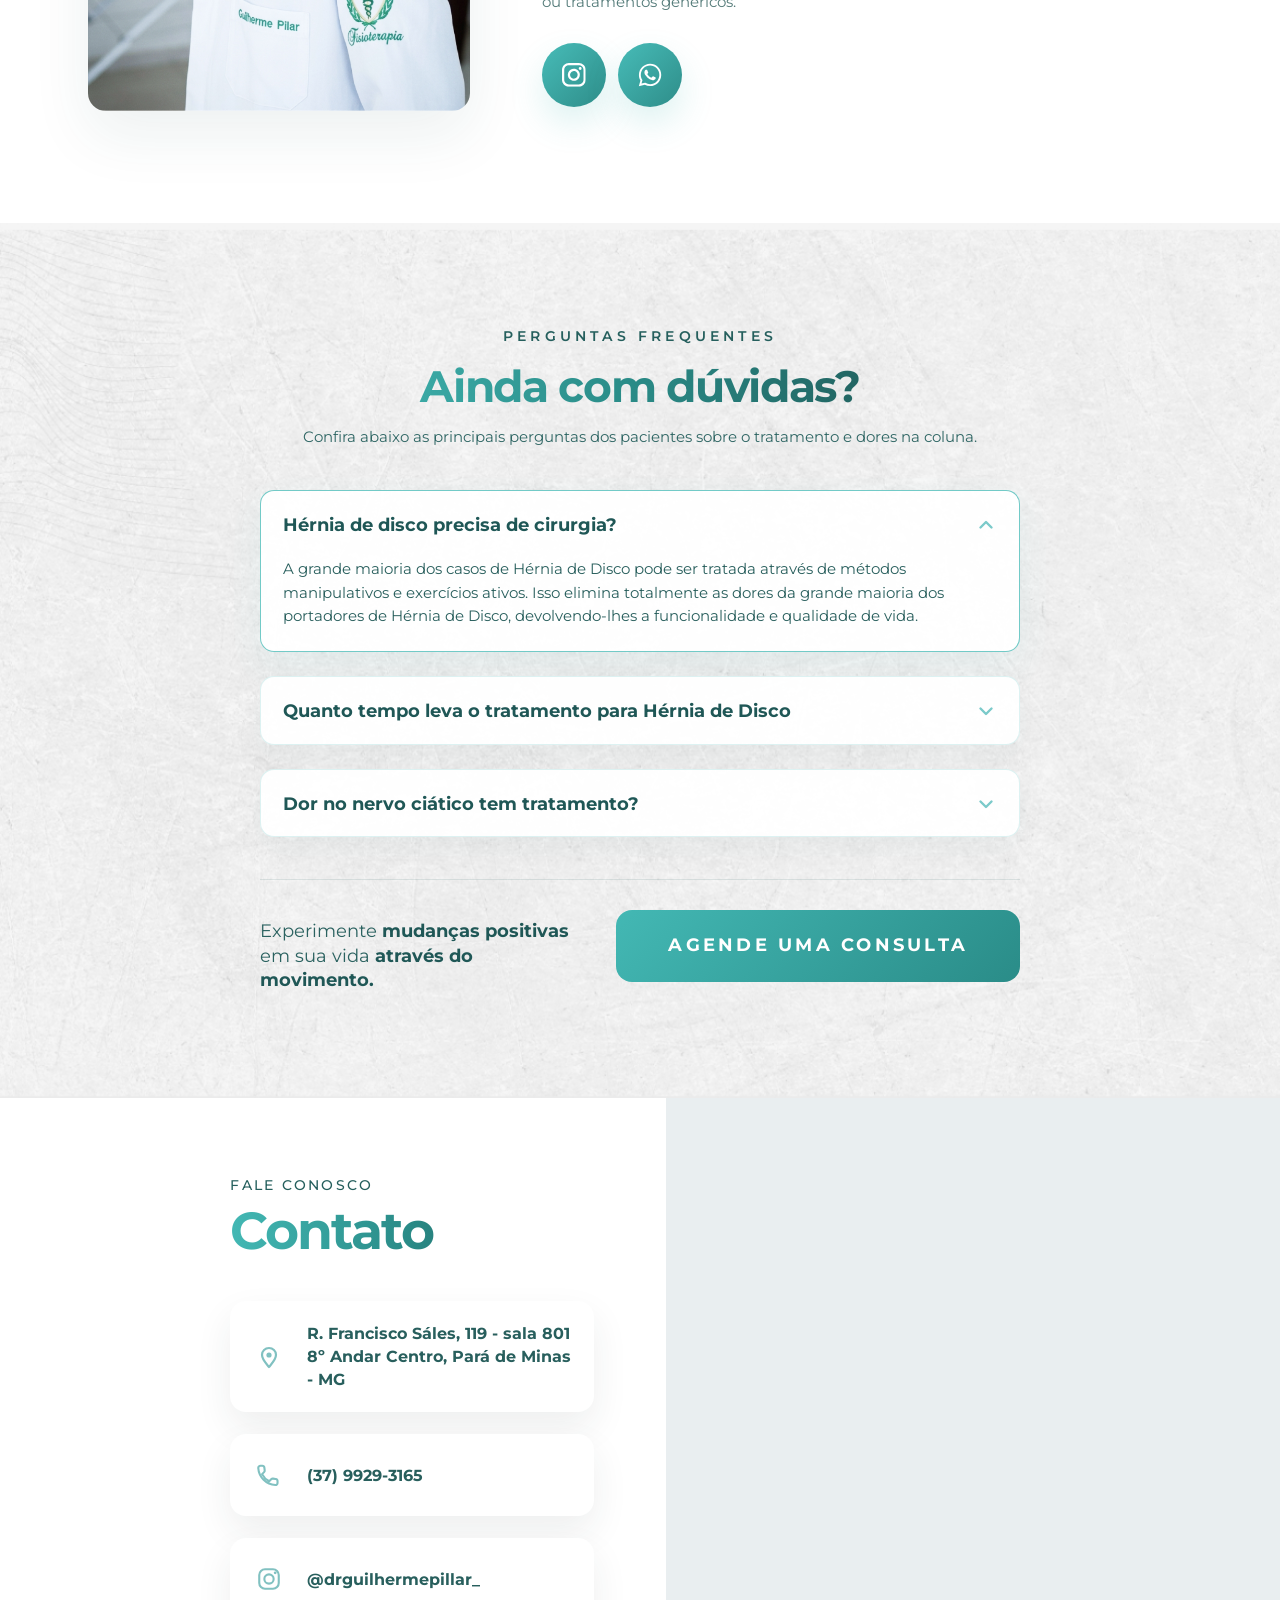
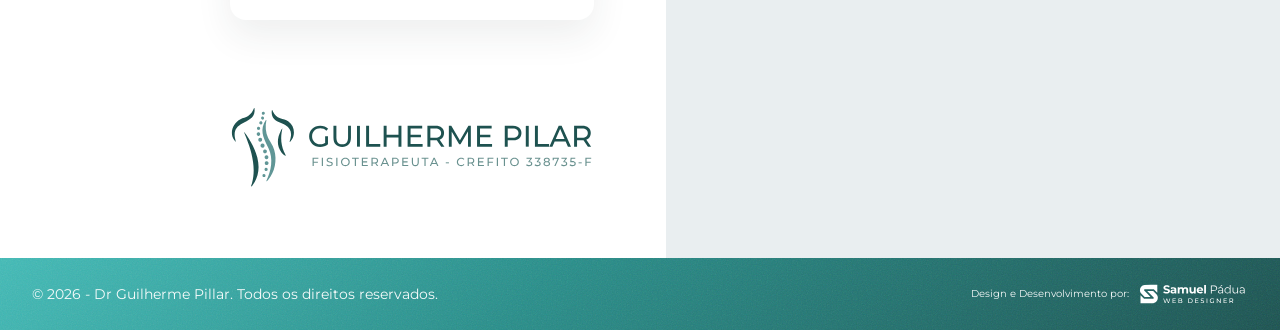
==== commit c0ee3693: "Revert SEO copy changes from page content" ====
--- a/index.html
+++ b/index.html
@@ -135,12 +135,11 @@
           <h1>
             Fisioterapeuta<br>
             Especialista no<br>
-            <span class="gradient-text">tratamento da<br>coluna e da dor</span><br>
-            em Pará de Minas
+            <span class="gradient-text">tratamento da<br>coluna e da dor</span>
           </h1>
 
           <p class="subtext">
-            Fisioterapia em Pará de Minas - MG para alívio da dor, recuperação dos movimentos e um tratamento focado na causa, com atenção especial à coluna, hérnia de disco e dor no nervo ciático.
+            Alívio da dor, recuperação dos movimentos e um tratamento focado na causa — para você voltar à sua rotina com mais qualidade de vida.
           </p>
 
           <a href="https://wa.me/553799293165" class="btn-cta" target="_blank" rel="noopener">
@@ -152,7 +151,7 @@
 
         <!-- Coluna direita: foto -->
         <div class="hero-right">
-          <img src="drguilherme.png" class="doctor-img" alt="Dr. Guilherme Pilar, fisioterapeuta especialista em coluna em Pará de Minas - MG">
+          <img src="drguilherme.png" class="doctor-img" alt="Dr. Guilherme Pilar">
         </div>
 
       </div>
@@ -170,7 +169,7 @@
 
       <div class="intro-right">
         <p>
-          Com foco no tratamento da coluna, <strong>Guilherme Pilar</strong> atua no alívio da dor e na recuperação dos movimentos de forma segura e progressiva em Pará de Minas - MG. Cada <strong>atendimento é individualizado</strong>, buscando a causa do problema para proporcionar uma <strong>melhora real e duradoura</strong> e ajudar você a retomar sua rotina com mais leveza, confiança e <strong>qualidade de vida.</strong>
+          Com foco no tratamento da coluna, <strong>Guilherme Pilar</strong> atua no alívio da dor e na recuperação dos movimentos de forma segura e progressiva. Cada <strong>atendimento é individualizado</strong>, buscando a causa do problema para proporcionar uma <strong>melhora real e duradoura</strong> — ajudando você a retomar sua rotina com mais leveza, confiança e <strong>qualidade de vida.</strong>
         </p>
       </div>
 
@@ -184,7 +183,7 @@
 
       <div class="treatment-header">
         <span class="tagline">Tratamento</span>
-        <h2 class="treatment-title">Como funciona o tratamento da coluna?</h2>
+        <h2 class="treatment-title">Como funciona o tratamento?</h2>
         <p class="treatment-desc">Tudo começa com uma avaliação detalhada e individualizada. São realizados testes específicos para identificar com precisão a causa da dor. A partir disso, é definido um plano de tratamento direcionado, seguro e eficiente para cada paciente.</p>
       </div>
 
@@ -197,7 +196,7 @@
               <path d="M11 18l5 5 9-10" stroke="#43B8B4" stroke-width="1.8" stroke-linecap="round" stroke-linejoin="round"/>
             </svg>
           </div>
-          <h3>Avaliação individualizada<br>da dor</h3>
+          <h3>Avaliação completa<br>e individualizada</h3>
           <p>No primeiro momento, é feita uma análise detalhada do quadro, identificando as causas da dor e os fatores que impactam diretamente na sua recuperação.</p>
         </div>
 
@@ -242,12 +241,12 @@
 
     <div class="problems-inner">
       <div class="problems-img-col">
-        <img src="img1.png" class="problems-img" alt="Ilustração de coluna vertebral com dor, hérnia de disco e inflamação">
-      </div>
-
-      <h2 class="problems-headline">Problemas mais<br>comuns tratados<br>na coluna</h2>
-
-      <p class="problems-body">A seguir, algumas das condições mais comuns que afetam a coluna e como um <strong>tratamento fisioterapêutico especializado</strong>, com atendimento em Pará de Minas - MG, pode ajudar na recuperação, no alívio da dor e na melhora da qualidade de vida.</p>
+        <img src="img1.png" class="problems-img" alt="Coluna vertebral com dor">
+      </div>
+
+      <h2 class="problems-headline">Alguns dos<br>problemas mais<br>comuns na coluna</h2>
+
+      <p class="problems-body">A seguir, algumas das condições mais comuns que afetam a coluna e como um <strong>tratamento fisioterapêutico especializado</strong> pode ajudar na recuperação, no alívio da dor e na melhora da qualidade de vida.</p>
     </div>
   </section>
   <!-- ======================== /PROBLEMS BLOCK ======================== -->
@@ -263,7 +262,7 @@
       </div>
 
       <div class="condition-text">
-        <h2 class="condition-title"><strong>Tratamento para Hérnia de Disco</strong></h2>
+        <h2 class="condition-title"><strong>Hérnia de Disco</strong></h2>
         <p class="condition-body">A <strong>hérnia de disco</strong> acontece quando o núcleo gelatinoso do disco intervertebral se desloca e comprime as raízes nervosas próximas, causando dor intensa e outros sintomas. A fisioterapia voltada para a coluna é fundamental nesse cenário, pois atua diretamente na dor, reduz inflamações e melhora a mobilidade da região afetada. Por meio de técnicas manuais e estratégias específicas, o tratamento busca restaurar o equilíbrio da coluna e evitar a evolução do quadro, promovendo conforto, alívio e mais qualidade de vida.</p>
         <a href="https://wa.me/553799293165" class="btn-cta btn-cta--center" target="_blank" rel="noopener">
           Agende uma Consulta
@@ -279,11 +278,11 @@
     <div class="condition-inner">
 
       <div class="condition-media">
-        <img src="ciatico.jpg" class="condition-img" alt="Tratamento fisioterapêutico para dor no nervo ciático em Pará de Minas - MG">
+        <img src="ciatico.jpg" class="condition-img" alt="Dor no Nervo Ciático">
       </div>
 
       <div class="condition-text">
-        <h2 class="condition-title">Tratamento para dor no <strong>Nervo Ciático</strong></h2>
+        <h2 class="condition-title">Dor no <strong>Nervo Ciático</strong></h2>
         <p class="condition-body">A dor no <strong>nervo ciático</strong> ocorre quando o nervo mais longo do corpo é comprimido ou irritado, geralmente por uma hérnia de disco ou estreitamento do canal vertebral. Os sintomas incluem dor intensa que irradia da lombar até a perna, formigamento, dormência e fraqueza muscular. A fisioterapia é essencial no tratamento, utilizando técnicas de mobilização neural, exercícios de estabilização lombar e eletroterapia para aliviar a compressão, reduzir a inflamação e restaurar a função do membro afetado.</p>
         <a href="https://wa.me/553799293165" class="btn-cta" target="_blank" rel="noopener">
           Agende uma Consulta
@@ -571,7 +570,7 @@
   <section class="profile-block">
     <div class="profile-inner">
       <div class="profile-media">
-        <img src="profile.jpg" alt="Guilherme Pilar, fisioterapeuta em Pará de Minas - MG" class="profile-image">
+        <img src="profile.jpg" alt="Guilherme Pilar" class="profile-image">
       </div>
 
       <div class="profile-content">
@@ -579,7 +578,7 @@
         <p class="profile-meta">FISIOTERAPEUTA - CREFITO: 338735-F</p>
 
         <div class="profile-body">
-          <p><strong>Guilherme Pilar é fisioterapeuta com atuação focada no tratamento de dores na coluna e reabilitação pós-operatória em Pará de Minas - MG.</strong> Seu trabalho é voltado para identificar com precisão a causa do problema e conduzir um tratamento seguro, eficaz e totalmente individualizado para cada paciente.</p>
+          <p><strong>Guilherme Pilar é fisioterapeuta com atuação focada no tratamento de dores na coluna e reabilitação pós-operatória.</strong> Seu trabalho é voltado para identificar com precisão a causa do problema e conduzir um tratamento seguro, eficaz e totalmente individualizado para cada paciente.</p>
 
           <p>Com uma abordagem prática e direcionada, utiliza técnicas específicas para aliviar a dor, recuperar os movimentos e melhorar a funcionalidade do corpo. O acompanhamento é feito de forma próxima, respeitando o tempo e as necessidades de cada pessoa, garantindo uma evolução consistente ao longo do tratamento.</p>
 
@@ -606,7 +605,7 @@
       <div class="faq-header">
         <span class="faq-tagline">Perguntas Frequentes</span>
         <h2 class="faq-title">Ainda com dúvidas?</h2>
-        <p class="faq-subtitle">Confira abaixo as principais perguntas dos pacientes sobre tratamento da coluna, hérnia de disco e dor no nervo ciático em nosso consultório em Pará de Minas - MG.</p>
+        <p class="faq-subtitle">Confira abaixo as principais perguntas dos pacientes sobre o tratamento e dores na coluna.</p>
       </div>
 
       <div class="faq-list">
@@ -648,7 +647,7 @@
             </span>
           </button>
           <div class="faq-answer">
-            <p>Sim. A dor no nervo ciático pode ser tratada com uma abordagem adequada, focada em aliviar a compressão, reduzir a inflamação e recuperar os movimentos com segurança. No consultório em Pará de Minas - MG, o tratamento correto ajuda a controlar a dor e devolver qualidade de vida ao paciente.</p>
+            <p>Sim. A dor no nervo ciático pode ser tratada com uma abordagem adequada, focada em aliviar a compressão, reduzir a inflamação e recuperar os movimentos com segurança. O tratamento correto ajuda a controlar a dor e devolver qualidade de vida ao paciente.</p>
           </div>
         </article>
       </div>
@@ -729,7 +728,7 @@
   <footer class="site-footer">
     <div class="site-footer-grain"></div>
     <div class="site-footer-inner">
-      <p class="site-footer-copy">© <span id="footer-year"></span> - Dr Guilherme Pilar. Todos os direitos reservados.</p>
+      <p class="site-footer-copy">© <span id="footer-year"></span> - Dr Guilherme Pillar. Todos os direitos reservados.</p>
 
       <a href="https://samuelpadua.com.br/" class="site-footer-credit" target="_blank" rel="noopener" aria-label="Design e Desenvolvimento por Samuel Pádua Web Designer">
         <span class="site-footer-credit-text">Design e Desenvolvimento por:</span>
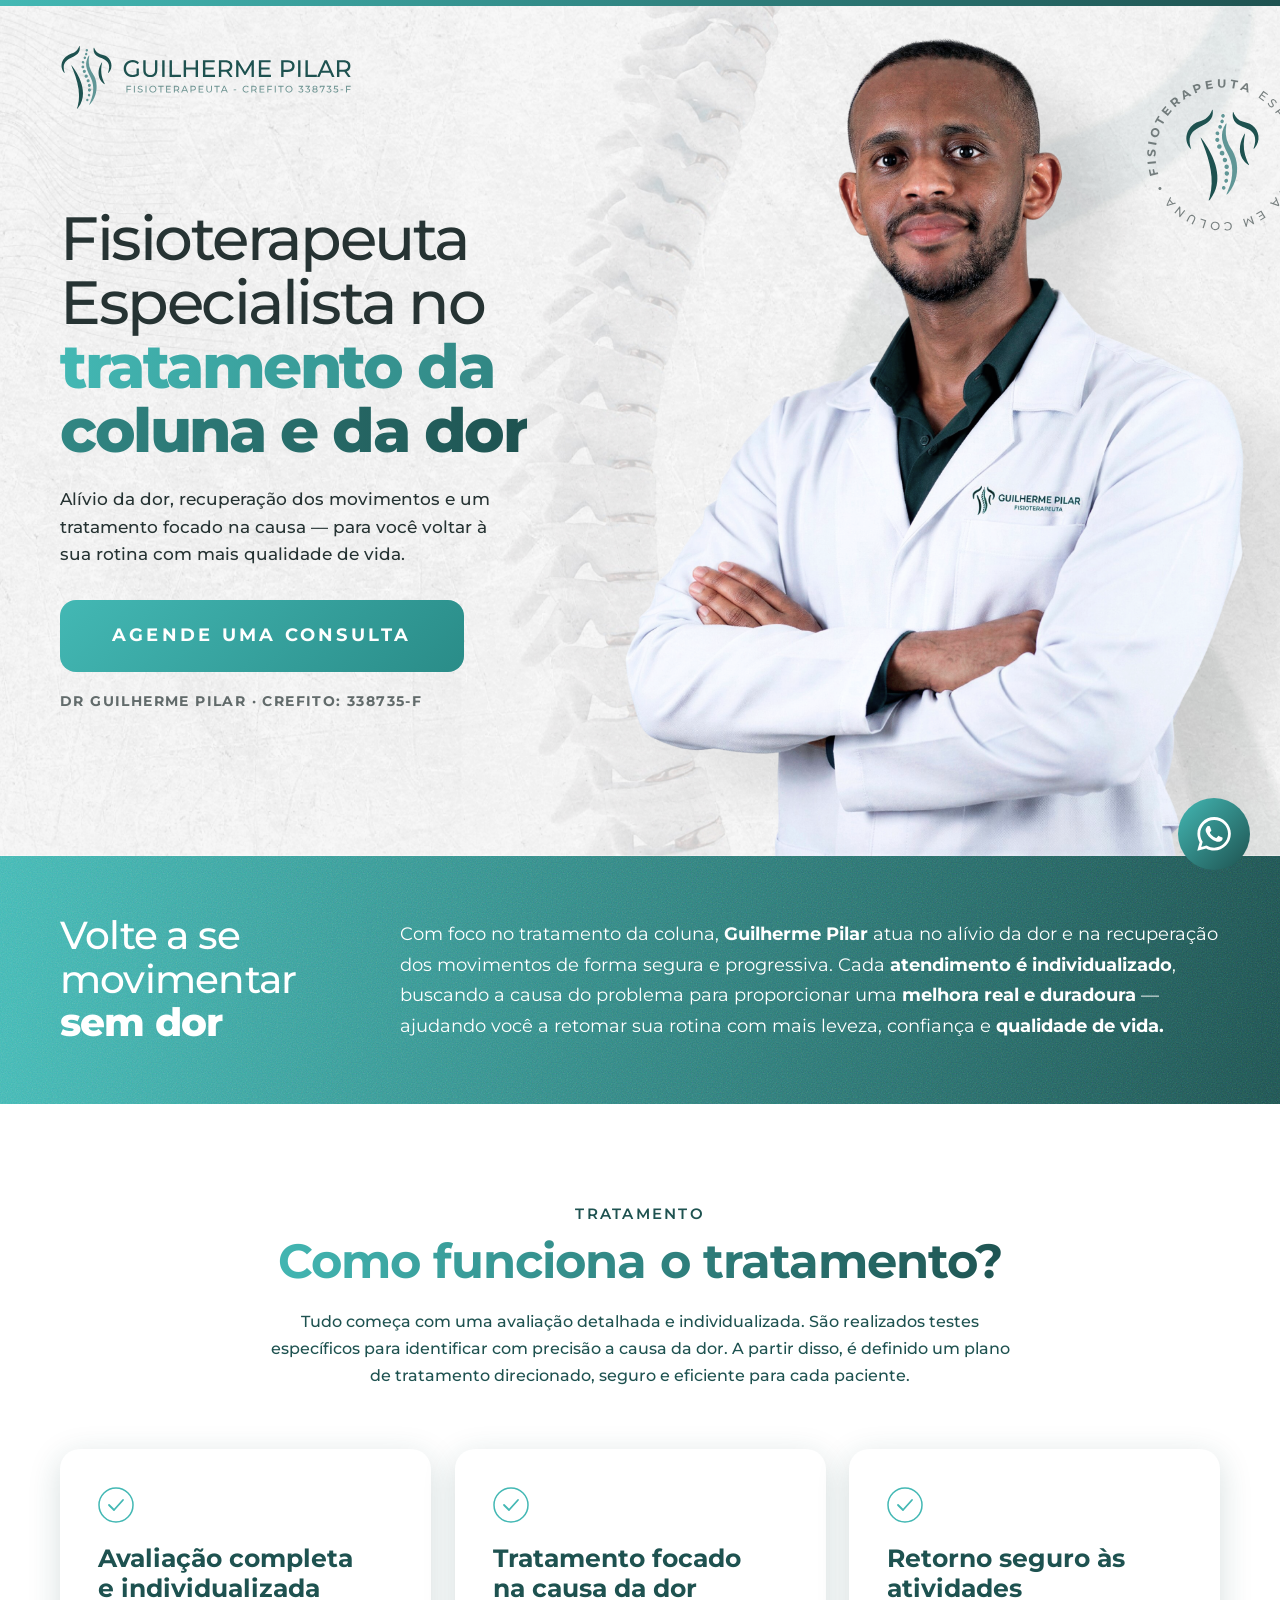
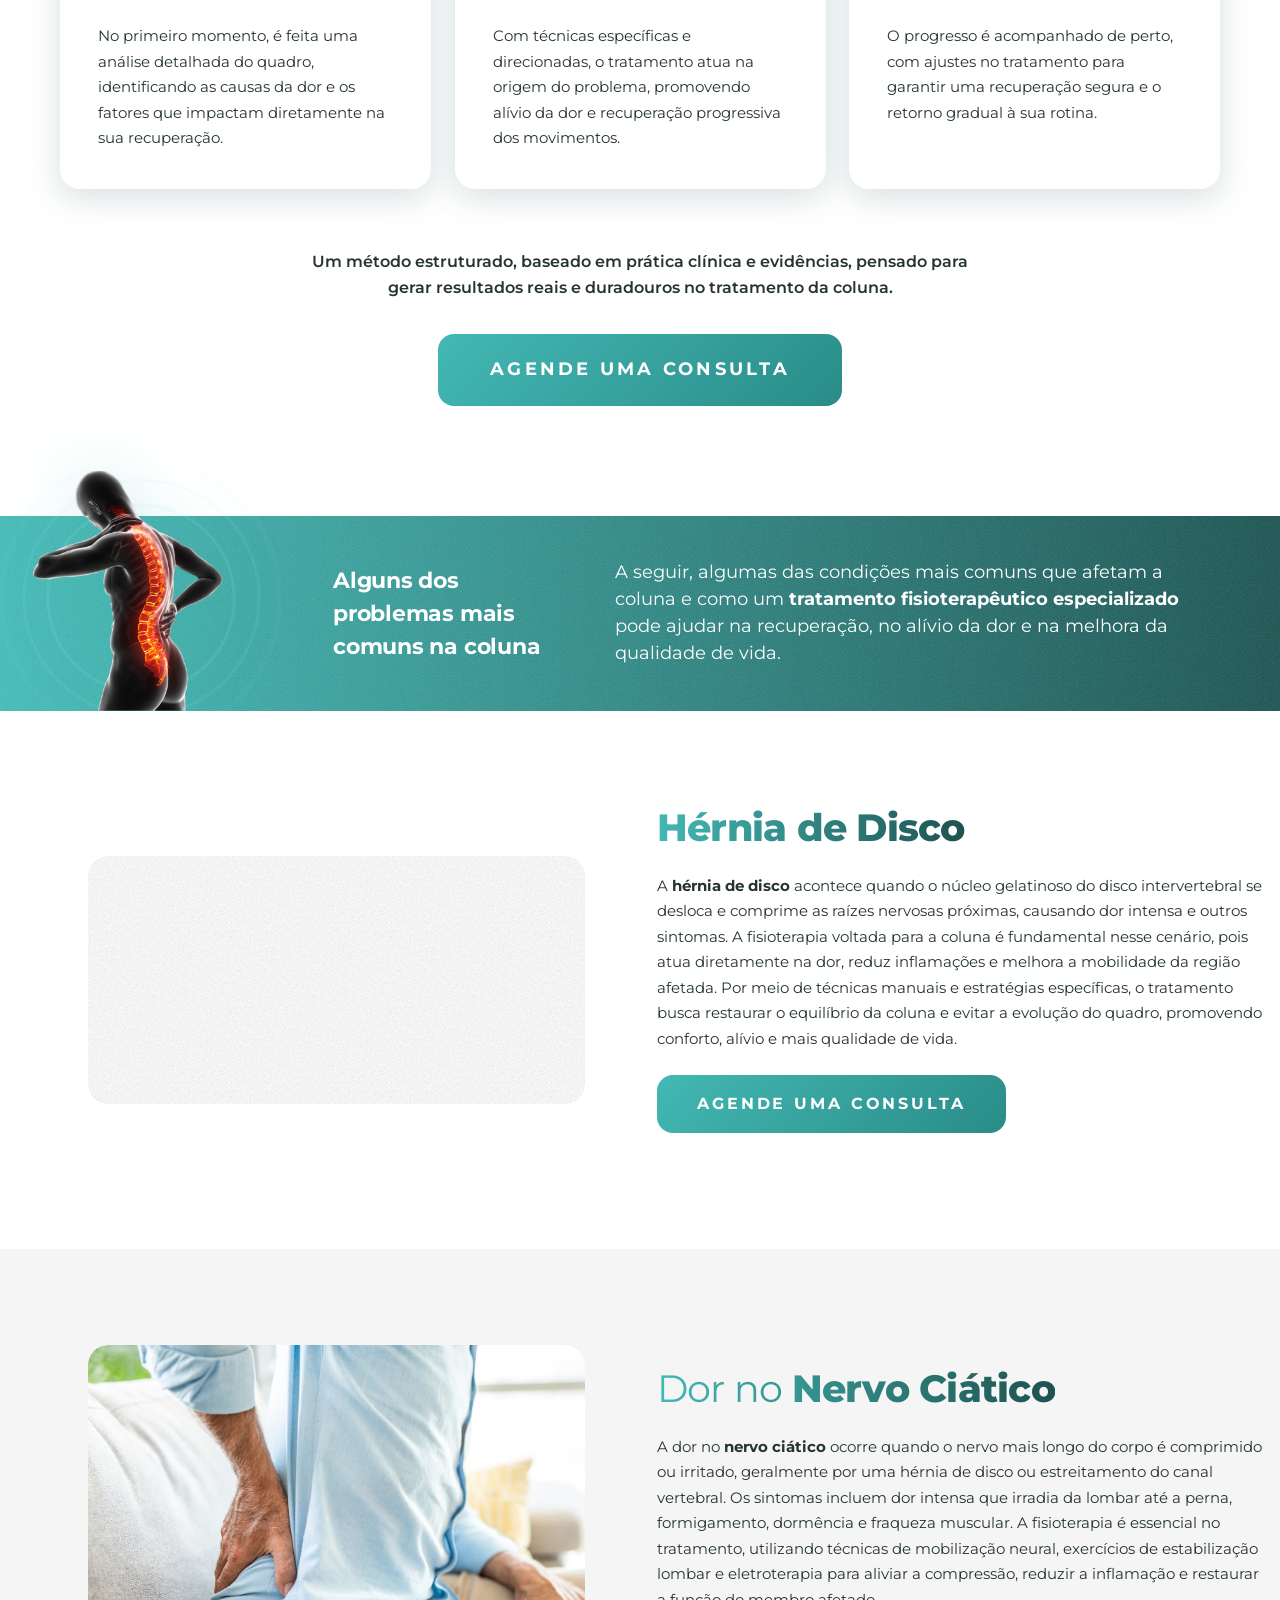
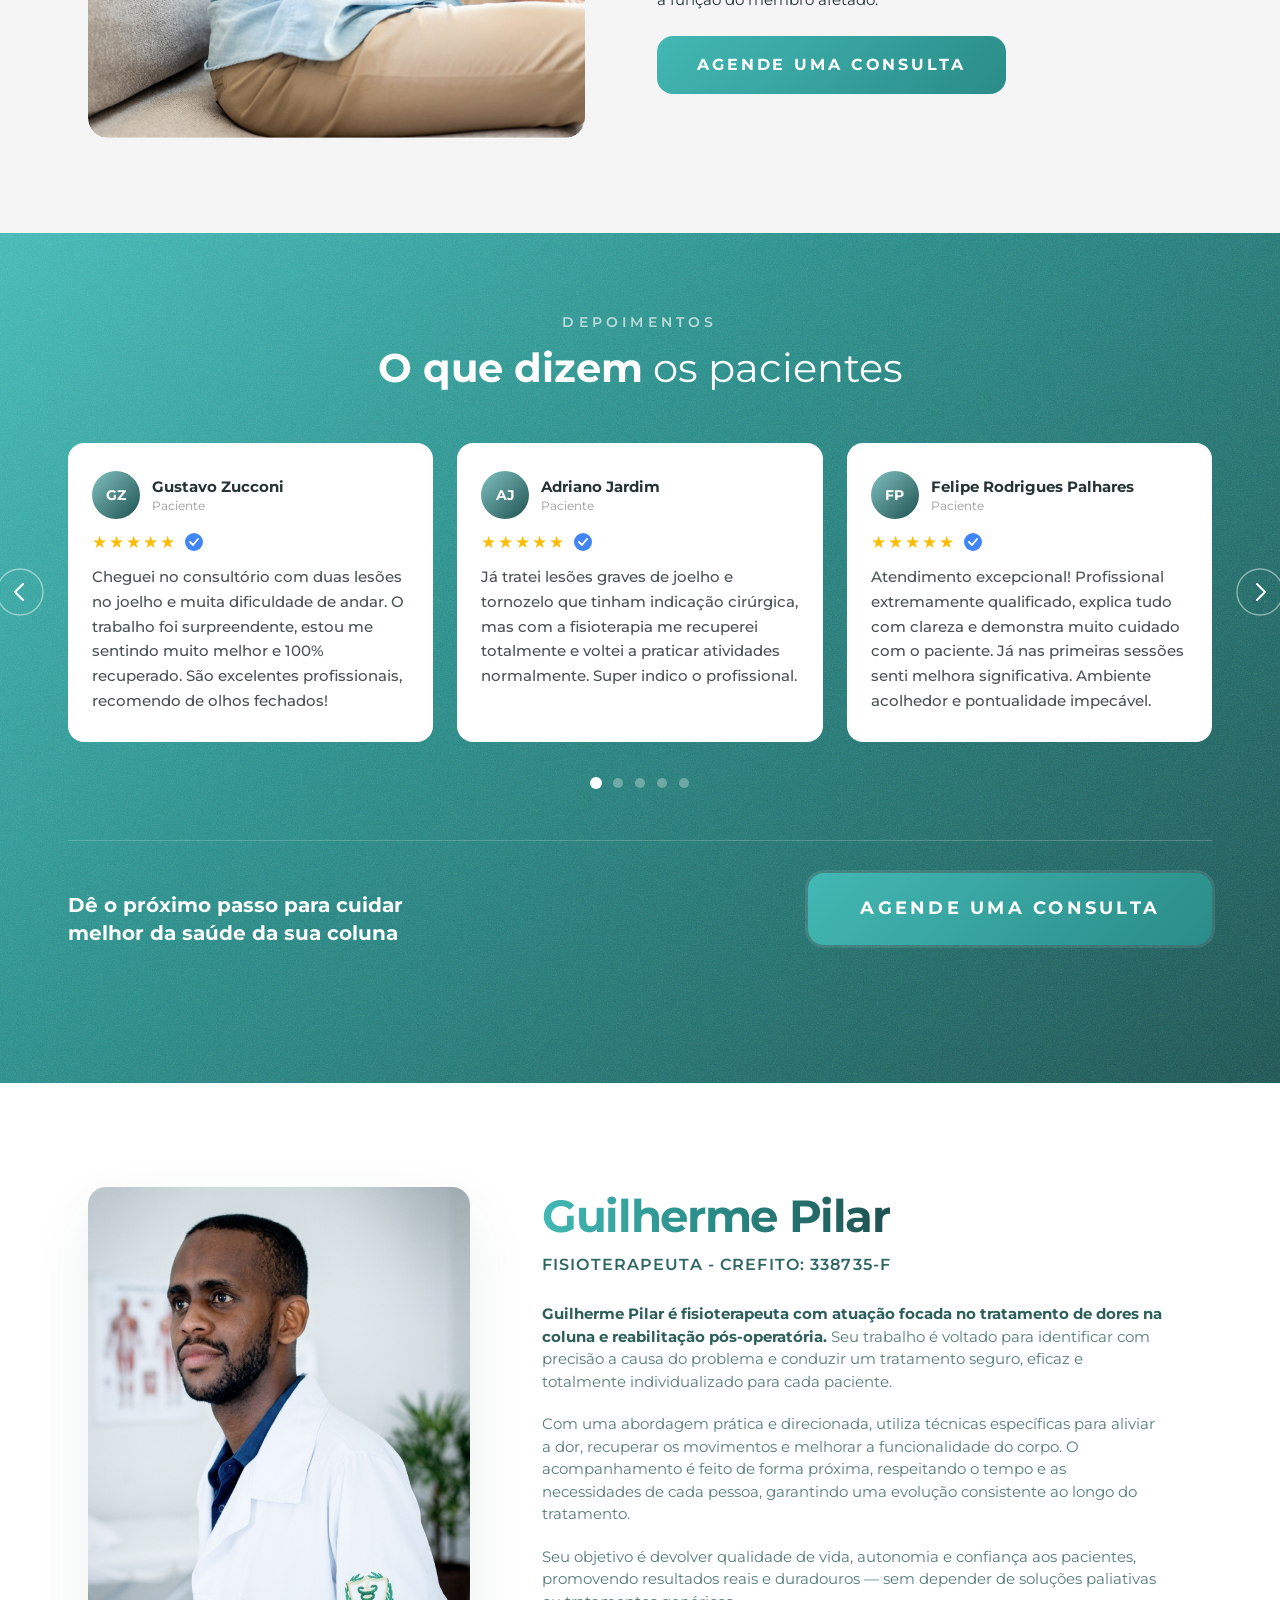
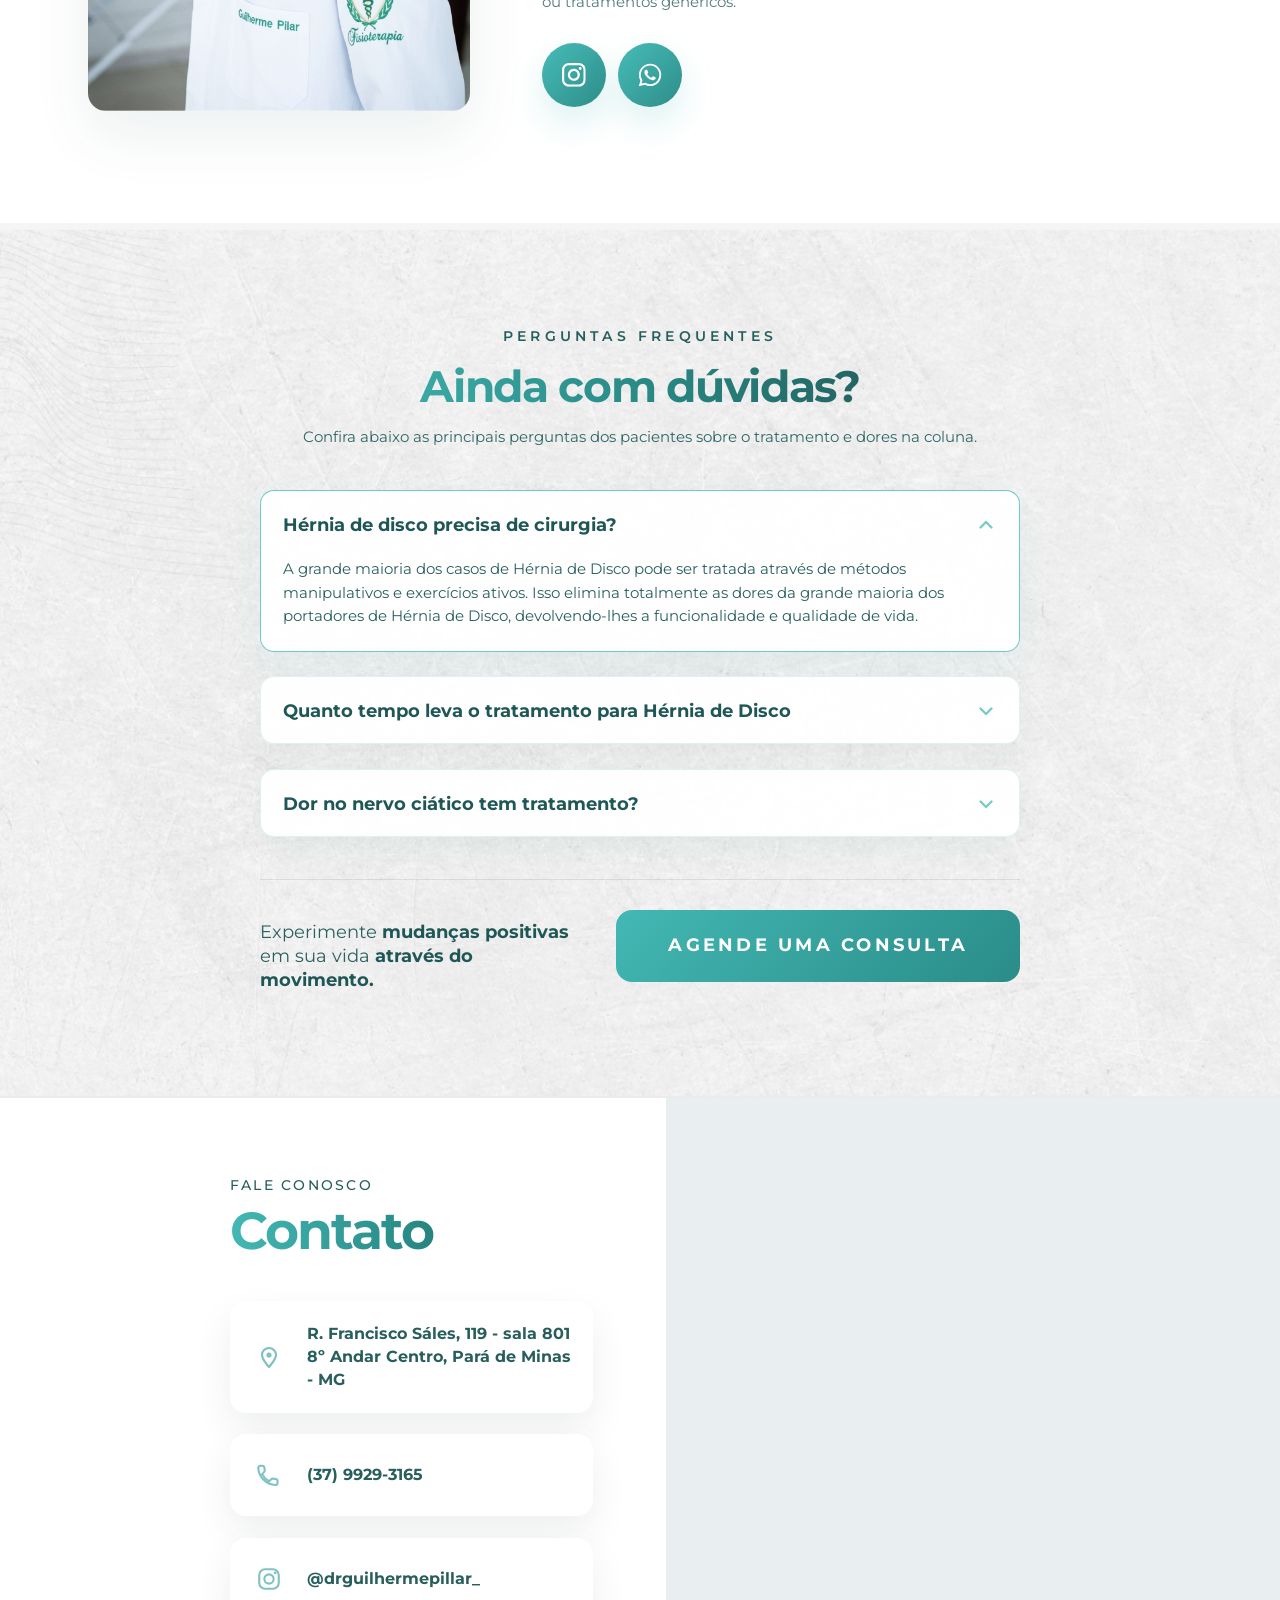
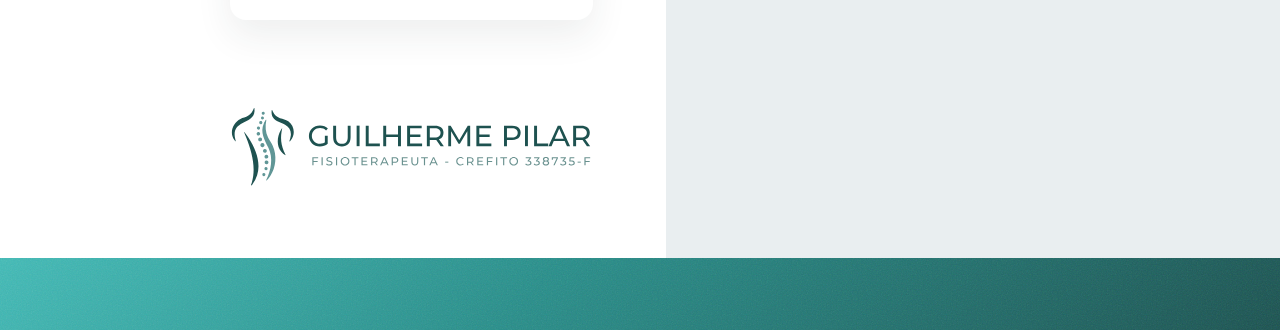
==== commit 6ea4ee6b: "Página /links: foto, bio, ajustes de footer e top-bar Co-Authored-By: Claude Sonnet 4.6 <noreply@ant" ====
--- a/index.html
+++ b/index.html
@@ -731,7 +731,7 @@
       <p class="site-footer-copy">© <span id="footer-year"></span> - Dr Guilherme Pillar. Todos os direitos reservados.</p>
 
       <a href="https://samuelpadua.com.br/" class="site-footer-credit" target="_blank" rel="noopener" aria-label="Design e Desenvolvimento por Samuel Pádua Web Designer">
-        <span class="site-footer-credit-text">Design e Desenvolvimento por:</span>
+        <span class="site-footer-credit-text">Design e Desenvolvimento:</span>
         <img src="logo-samuel.svg" alt="Samuel Pádua Web Designer" class="site-footer-credit-logo">
       </a>
     </div>
@@ -961,6 +961,87 @@
     })();
 
     (function () {
+      var revealGroups = [
+        { selector: '.intro-left', effect: 'left' },
+        { selector: '.intro-right', effect: 'right' },
+        { selector: '.treatment-header', effect: 'up' },
+        { selector: '.cards-grid .card', effect: 'zoom', stagger: 90 },
+        { selector: '.treatment-footer', effect: 'up', delay: 140 },
+        { selector: '.problems-img-col', effect: 'left' },
+        { selector: '.problems-headline', effect: 'up', delay: 60 },
+        { selector: '.problems-body', effect: 'right', delay: 120 },
+        { selector: '.reviews-header', effect: 'up' },
+        { selector: '.reviews-carousel', effect: 'zoom', delay: 80 },
+        { selector: '.reviews-pagination', effect: 'up', delay: 140 },
+        { selector: '.reviews-footer', effect: 'up', delay: 180 },
+        { selector: '.profile-media', effect: 'left' },
+        { selector: '.profile-content', effect: 'right', delay: 70 },
+        { selector: '.faq-header', effect: 'up' },
+        { selector: '.faq-item', effect: 'up', stagger: 80 },
+        { selector: '.faq-footer', effect: 'up', delay: 140 },
+        { selector: '.contact-header', effect: 'up' },
+        { selector: '.contact-cards .contact-card', effect: 'zoom', stagger: 90 },
+        { selector: '.contact-brand', effect: 'up', delay: 150 },
+        { selector: '.contact-map-wrap', effect: 'right', delay: 80 },
+        { selector: '.site-footer-inner', effect: 'up' }
+      ];
+      var elements = [];
+      var prefersReducedMotion = window.matchMedia('(prefers-reduced-motion: reduce)').matches;
+
+      function registerReveal(node, effect, delay) {
+        if (!node || node.classList.contains('reveal-item')) return;
+        node.classList.add('reveal-item');
+        node.setAttribute('data-reveal', effect || 'up');
+        node.style.setProperty('--reveal-delay', (delay || 0) + 'ms');
+        elements.push(node);
+      }
+
+      revealGroups.forEach(function (group) {
+        var nodes = Array.from(document.querySelectorAll(group.selector));
+        nodes.forEach(function (node, index) {
+          registerReveal(node, group.effect, (group.delay || 0) + ((group.stagger || 0) * index));
+        });
+      });
+
+      Array.from(document.querySelectorAll('.condition-block')).forEach(function (block, index) {
+        var media = block.querySelector('.condition-media');
+        var text = block.querySelector('.condition-text');
+        var mediaEffect = index % 2 === 0 ? 'left' : 'right';
+        var textEffect = index % 2 === 0 ? 'right' : 'left';
+        registerReveal(media, mediaEffect, 0);
+        registerReveal(text, textEffect, 70);
+      });
+
+      if (!elements.length) return;
+
+      if (prefersReducedMotion || !('IntersectionObserver' in window)) {
+        elements.forEach(function (element) {
+          element.classList.add('is-visible');
+        });
+        return;
+      }
+
+      window.requestAnimationFrame(function () {
+        window.requestAnimationFrame(function () {
+          var observer = new IntersectionObserver(function (entries) {
+            entries.forEach(function (entry) {
+              if (!entry.isIntersecting) return;
+              entry.target.classList.add('is-visible');
+              observer.unobserve(entry.target);
+            });
+          }, {
+            threshold: 0.16,
+            rootMargin: '0px 0px -10% 0px'
+          });
+
+          elements.forEach(function (element) {
+            observer.observe(element);
+          });
+        });
+      });
+    })();
+
+    (function () {
       var yearEl = document.getElementById('footer-year');
       if (!yearEl) return;
       yearEl.textContent = new Date().getFullYear();
--- a/style.css
+++ b/style.css
@@ -14,11 +14,91 @@
 
 html { scroll-behavior: smooth; }
 
+html {
+  scrollbar-color: #43B8B4 rgba(30, 82, 80, 0.12);
+  scrollbar-width: thin;
+}
+
 body {
   font-family: 'Montserrat', sans-serif;
   color: var(--dark);
   background: var(--white);
   overflow-x: hidden;
+}
+
+body::-webkit-scrollbar {
+  width: 12px;
+}
+
+body::-webkit-scrollbar-track {
+  background: rgba(30, 82, 80, 0.08);
+}
+
+body::-webkit-scrollbar-thumb {
+  background: linear-gradient(180deg, #6FD0CC 0%, #43B8B4 100%);
+  border-radius: 999px;
+  border: 2px solid rgba(255, 255, 255, 0.75);
+}
+
+body::-webkit-scrollbar-thumb:hover {
+  background: linear-gradient(180deg, #7EDAD6 0%, #4AC4BF 100%);
+}
+
+/* ===== SCROLL REVEAL ===== */
+.reveal-item {
+  --reveal-x: 0px;
+  --reveal-y: 28px;
+  --reveal-scale: 1;
+  --reveal-blur: 0px;
+  opacity: 0;
+  filter: blur(var(--reveal-blur));
+  transform: translate3d(var(--reveal-x), var(--reveal-y), 0) scale(var(--reveal-scale));
+  transition:
+    opacity 0.8s cubic-bezier(0.22, 1, 0.36, 1),
+    transform 0.8s cubic-bezier(0.22, 1, 0.36, 1),
+    filter 0.8s cubic-bezier(0.22, 1, 0.36, 1);
+  transition-delay: var(--reveal-delay, 0ms);
+  will-change: opacity, transform, filter;
+}
+
+.reveal-item[data-reveal="left"] {
+  --reveal-x: -42px;
+  --reveal-y: 0px;
+}
+
+.reveal-item[data-reveal="right"] {
+  --reveal-x: 42px;
+  --reveal-y: 0px;
+}
+
+.reveal-item[data-reveal="up"] {
+  --reveal-y: 34px;
+}
+
+.reveal-item[data-reveal="zoom"] {
+  --reveal-y: 20px;
+  --reveal-scale: 0.965;
+  --reveal-blur: 3px;
+}
+
+.reveal-item.is-visible {
+  opacity: 1;
+  filter: blur(0);
+  transform: translate3d(0, 0, 0) scale(1);
+}
+
+@media (prefers-reduced-motion: reduce) {
+  html {
+    scroll-behavior: auto;
+  }
+
+  .reveal-item {
+    opacity: 1;
+    filter: none;
+    transform: none;
+    transition: none;
+    will-change: auto;
+  }
 }
 
 /* ===== TOP BAR ===== */
@@ -1804,7 +1884,7 @@
 .site-footer-inner {
   position: relative;
   z-index: 1;
-  max-width: 1280px;
+  max-width: 860px;
   min-height: 72px;
   margin: 0 auto;
   padding: 0 32px;
@@ -1833,7 +1913,7 @@
 .site-footer-credit-text {
   font-size: 10px;
   font-weight: 400;
-  line-height: 1.2;
+  line-height: 1.4;
   color: rgba(255, 255, 255, 0.95);
   white-space: nowrap;
 }
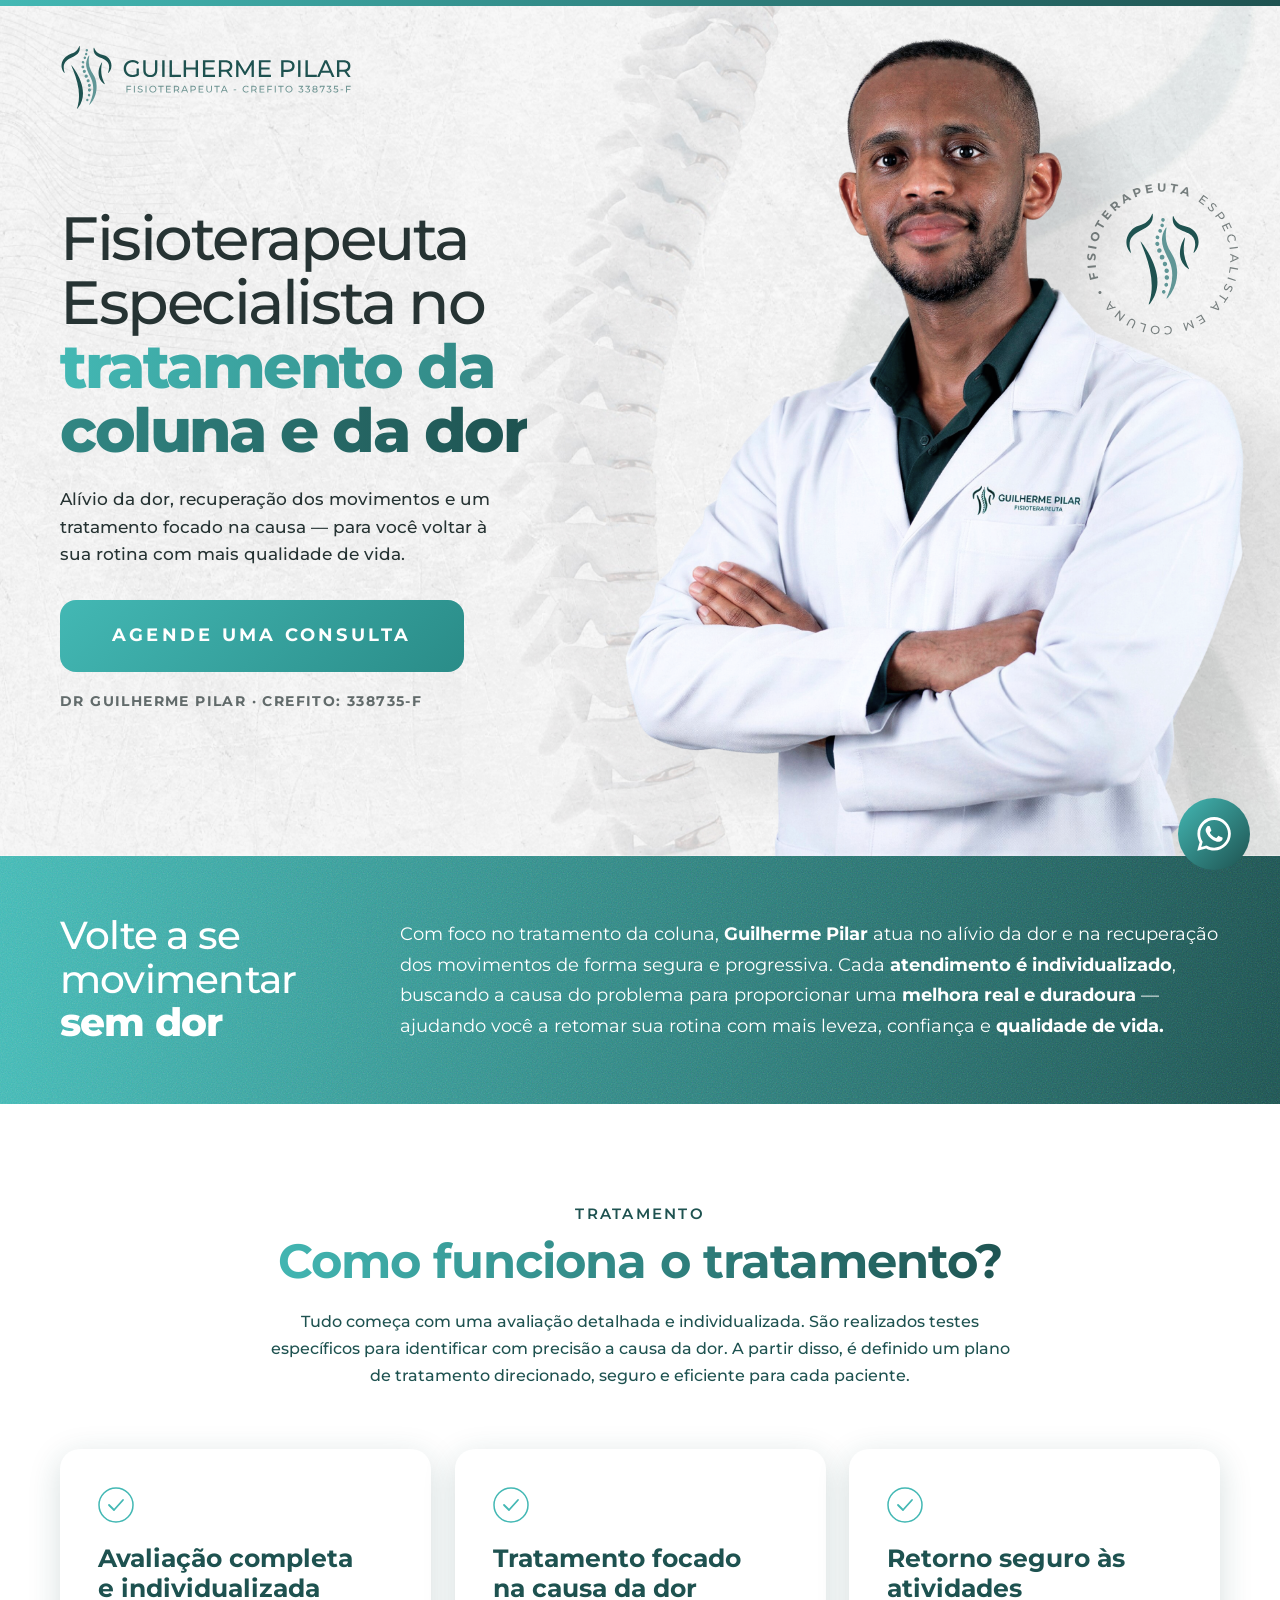
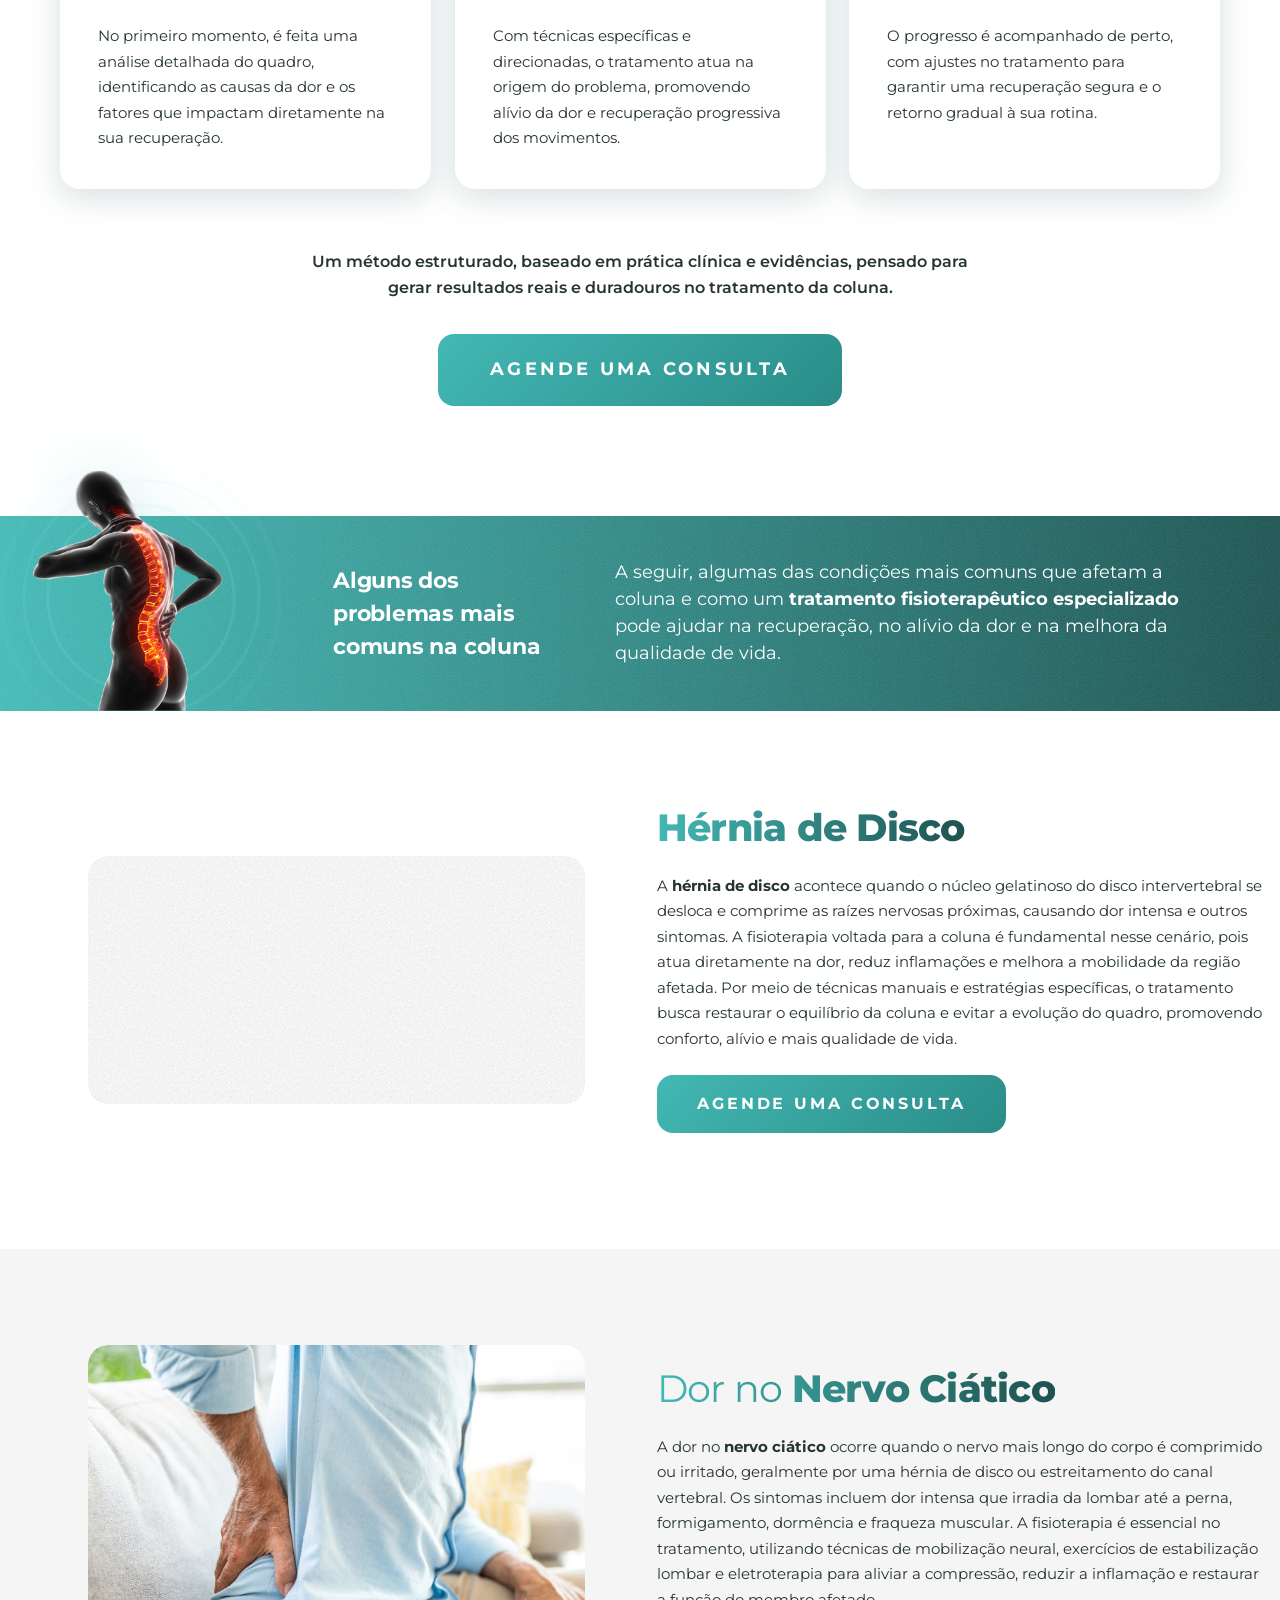
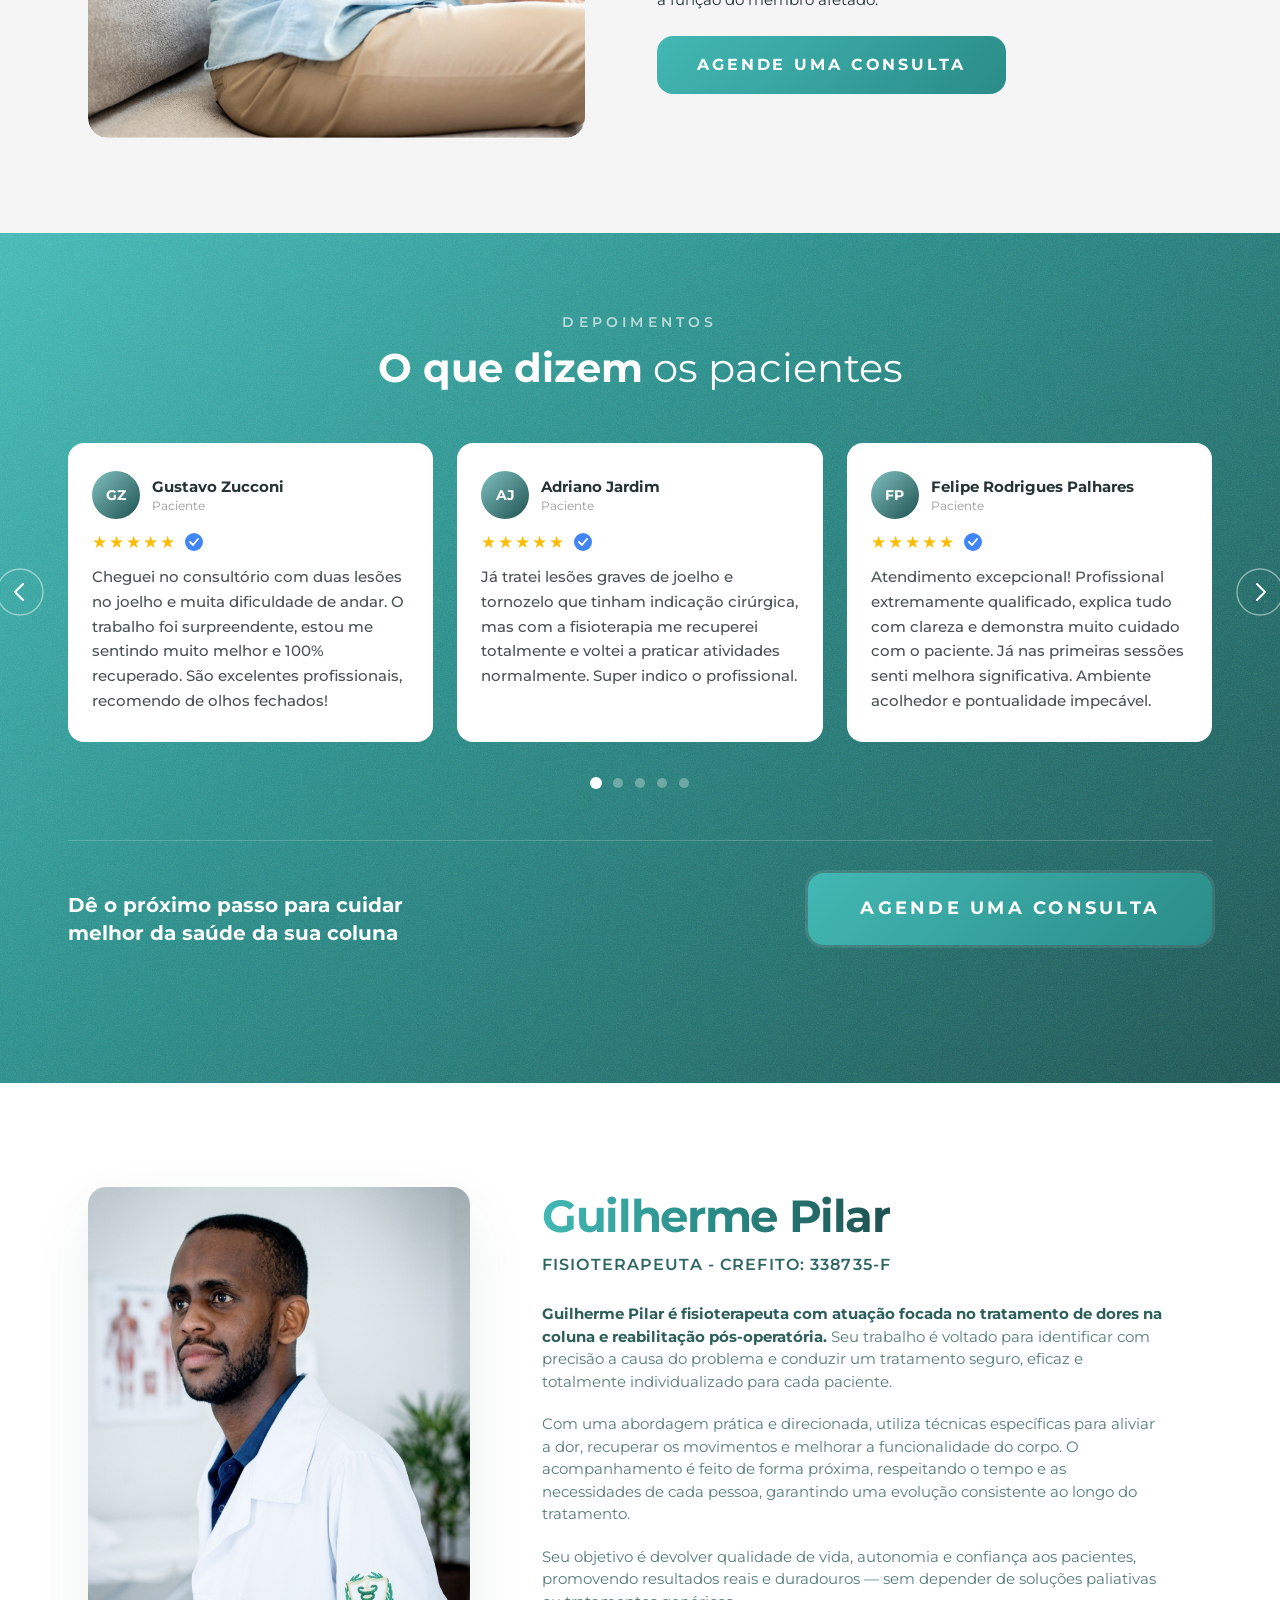
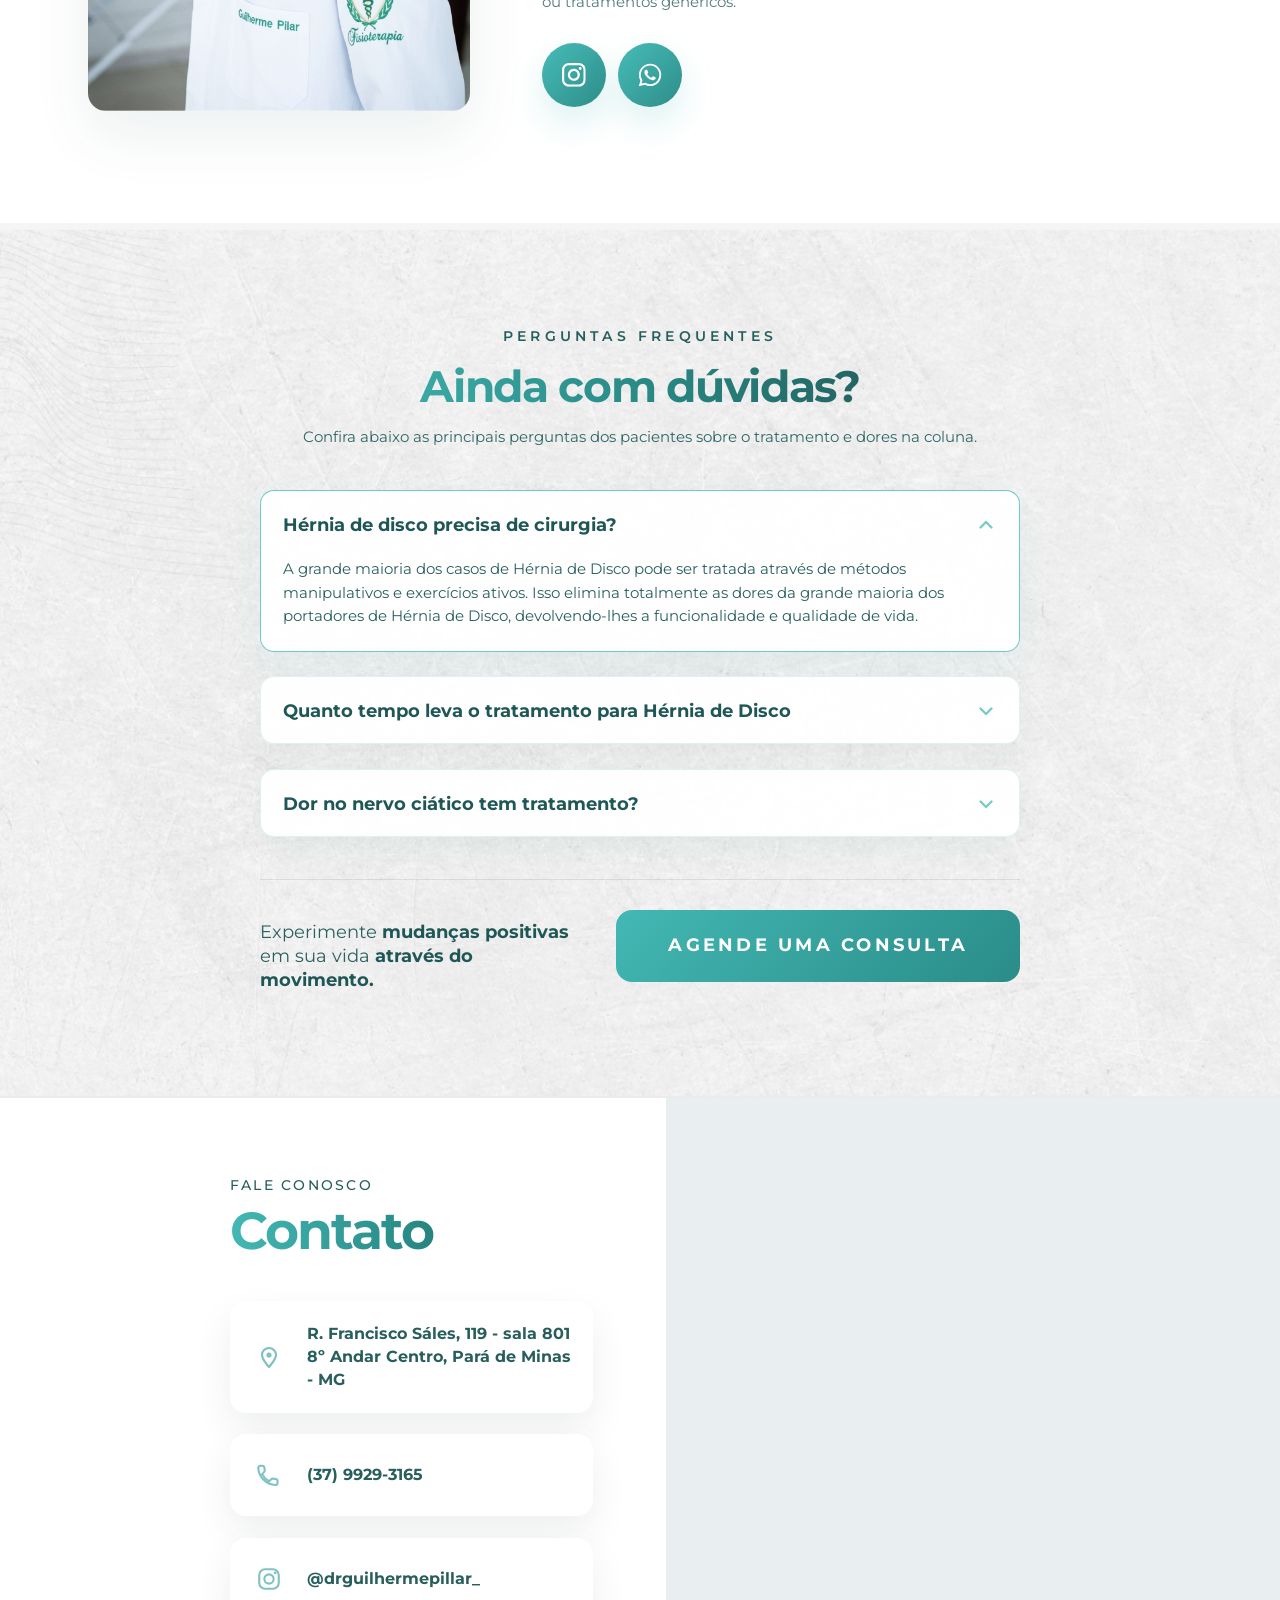
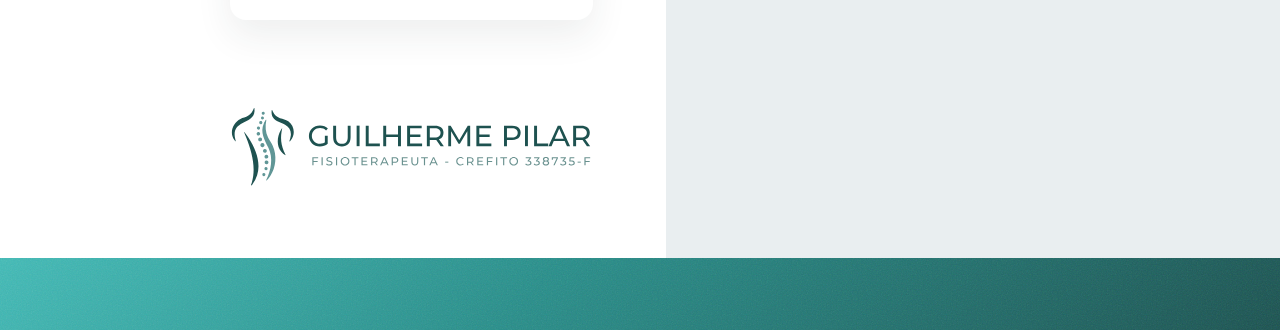
==== commit ae18f96f: "Move stamp para dentro de hero-right para posição correta no mobile Co-Authored-By: Claude Sonnet 4." ====
--- a/index.html
+++ b/index.html
@@ -121,12 +121,6 @@
         <img src="logo.svg" class="logo" alt="Guilherme Pilar Fisioterapeuta">
       </header>
 
-      <!-- Selo animado (posicionado relativo ao hero-inner) -->
-      <div class="stamp-wrapper">
-        <img src="stamp-txt.svg" class="stamp-txt" alt="">
-        <img src="stamp-iso.svg" class="stamp-iso" alt="">
-      </div>
-
       <!-- Conteúdo principal -->
       <div class="hero-content">
 
@@ -151,6 +145,10 @@
 
         <!-- Coluna direita: foto -->
         <div class="hero-right">
+          <div class="stamp-wrapper">
+            <img src="stamp-txt.svg" class="stamp-txt" alt="">
+            <img src="stamp-iso.svg" class="stamp-iso" alt="">
+          </div>
           <img src="drguilherme.png" class="doctor-img" alt="Dr. Guilherme Pilar">
         </div>
 
--- a/style.css
+++ b/style.css
@@ -708,7 +708,7 @@
     height: 480px;
   }
 
-  .stamp-wrapper { top: 28px; right: 0; width: 110px; height: 110px; }
+  .stamp-wrapper { top: 220px; right: 16px; width: 110px; height: 110px; }
   .stamp-txt    { width: 110px; height: 110px; }
   .stamp-iso    { width: 62px; height: 62px; }
 }
@@ -749,9 +749,9 @@
     transform: translateX(-50%);
   }
 
-  .stamp-wrapper { width: 90px; height: 90px; top: 24px; right: 0; }
-  .stamp-txt    { width: 90px; height: 90px; }
-  .stamp-iso    { width: 50px; height: 50px; }
+  .stamp-wrapper { width: 86px; height: 86px; top: 180px; bottom: auto; right: 12px; }
+  .stamp-txt    { width: 86px; height: 86px; }
+  .stamp-iso    { width: 48px; height: 48px; }
 
   .whatsapp-float { bottom: 20px; right: 20px; width: 60px; height: 60px; }
 }
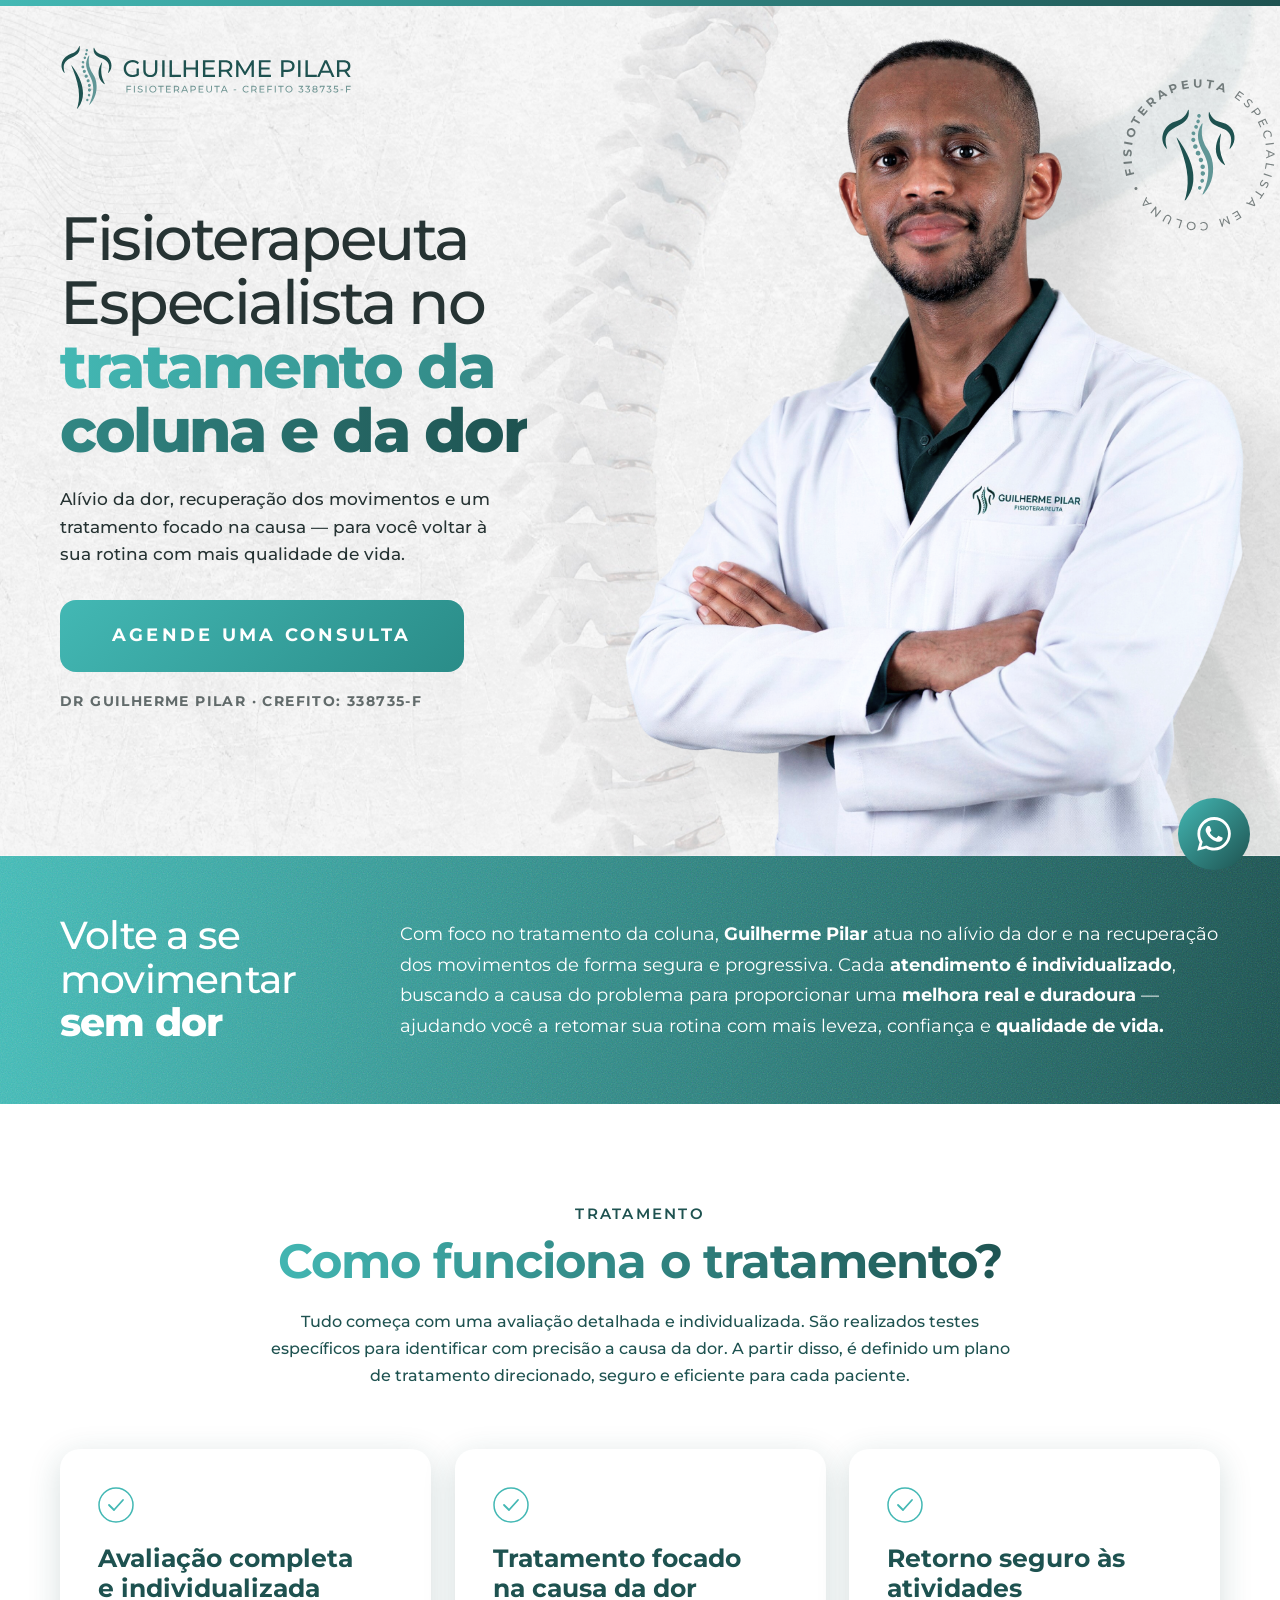
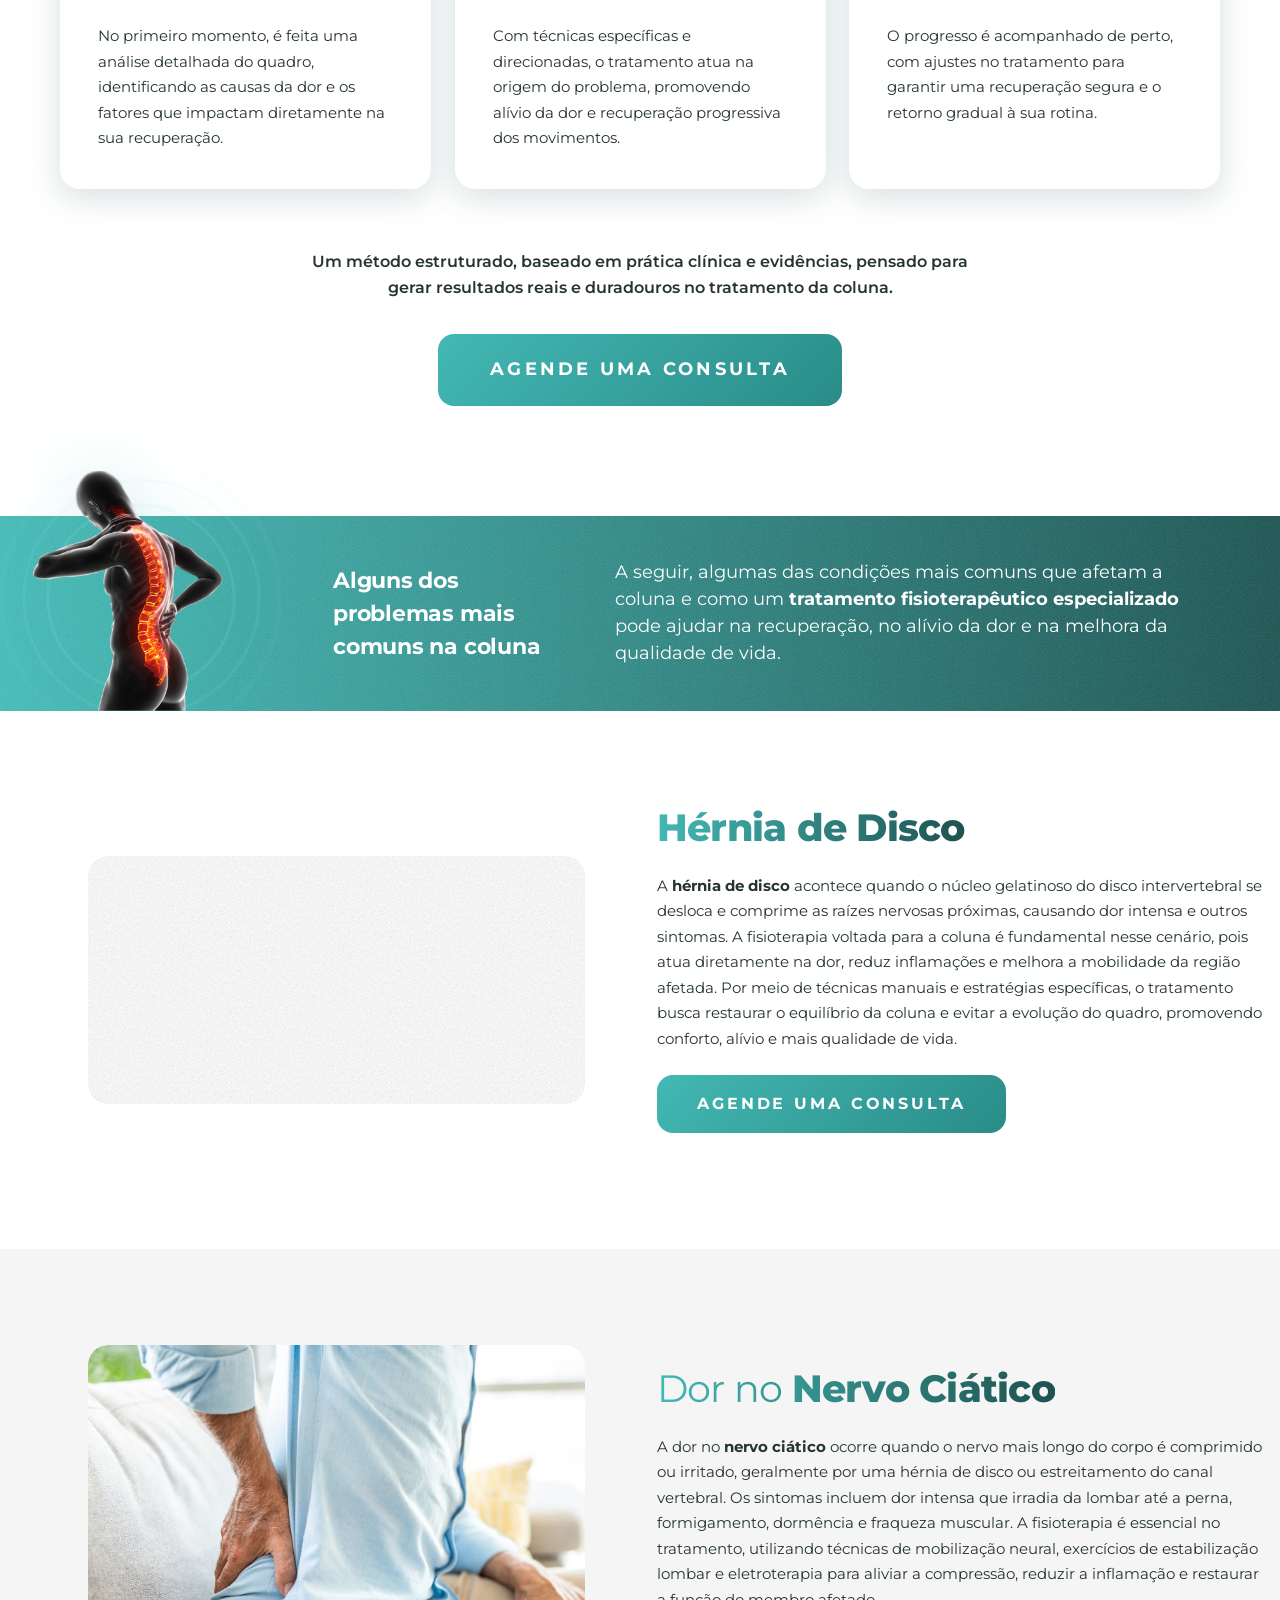
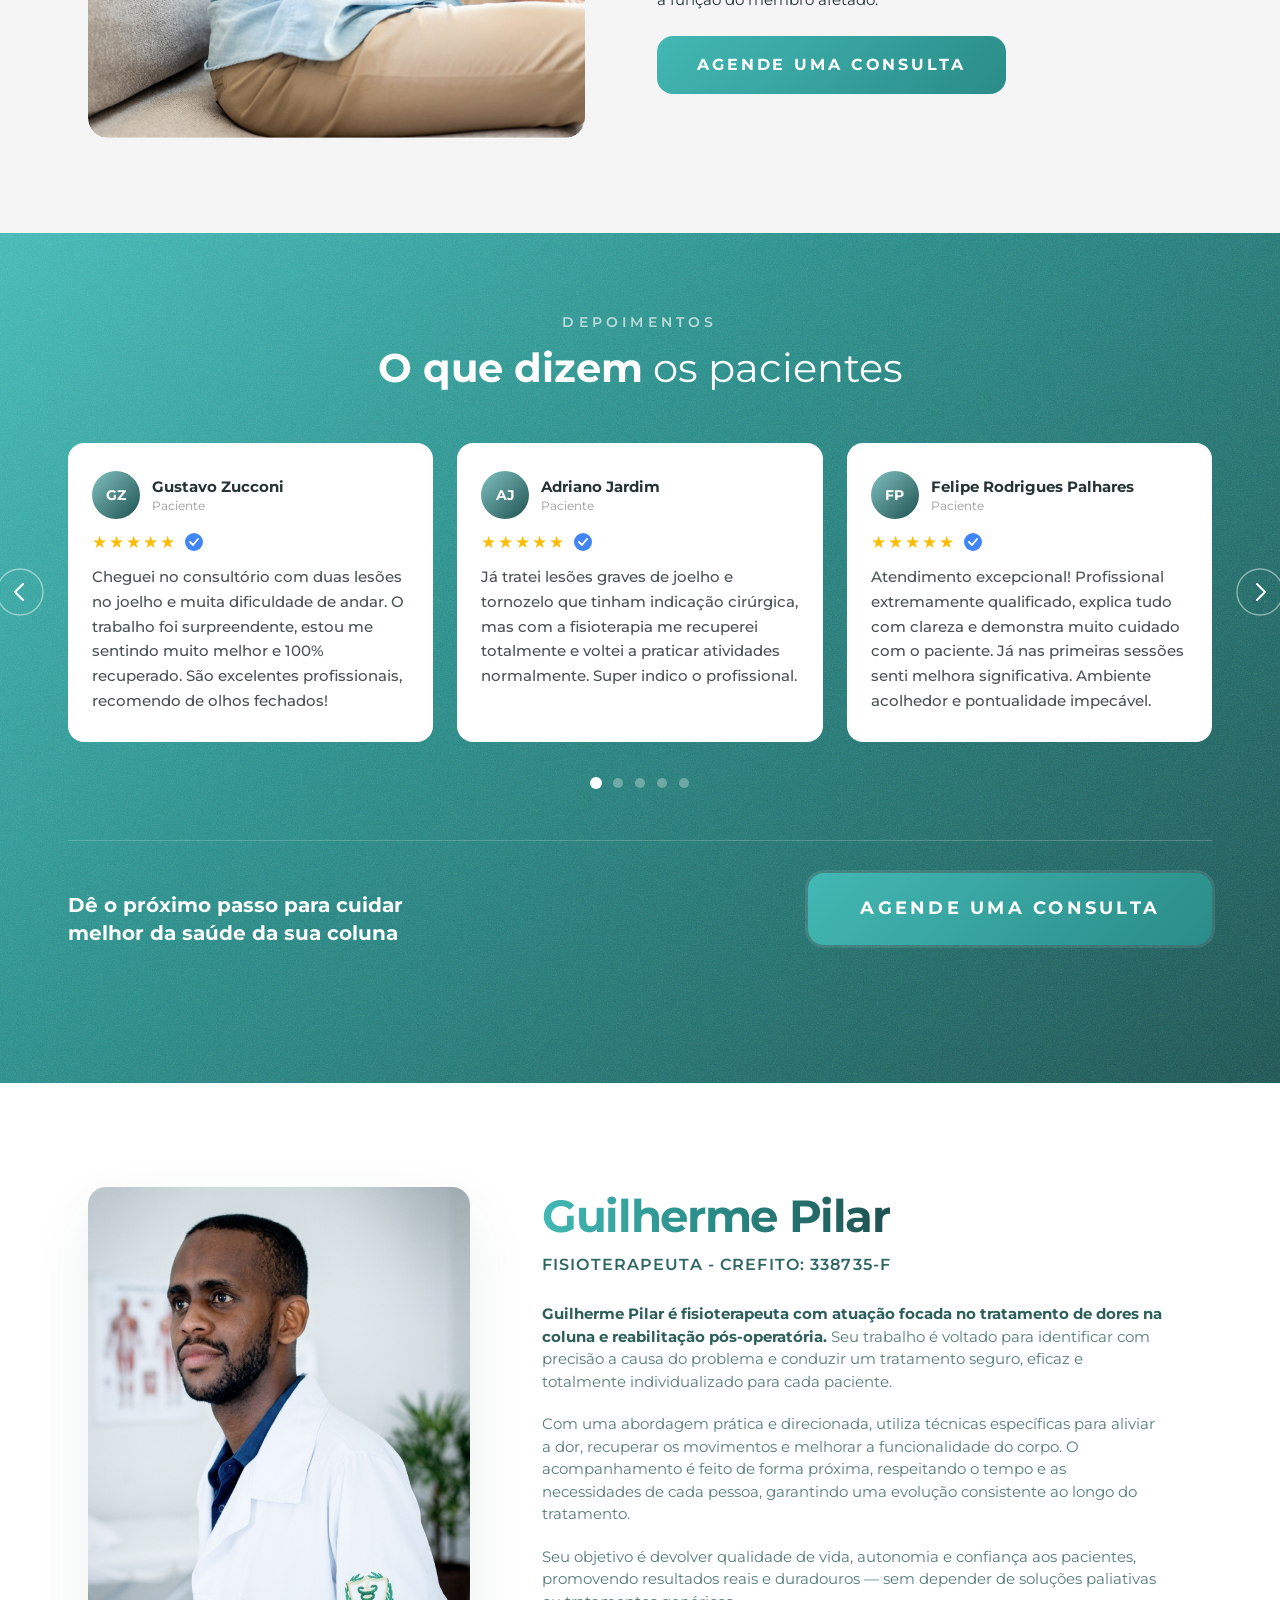
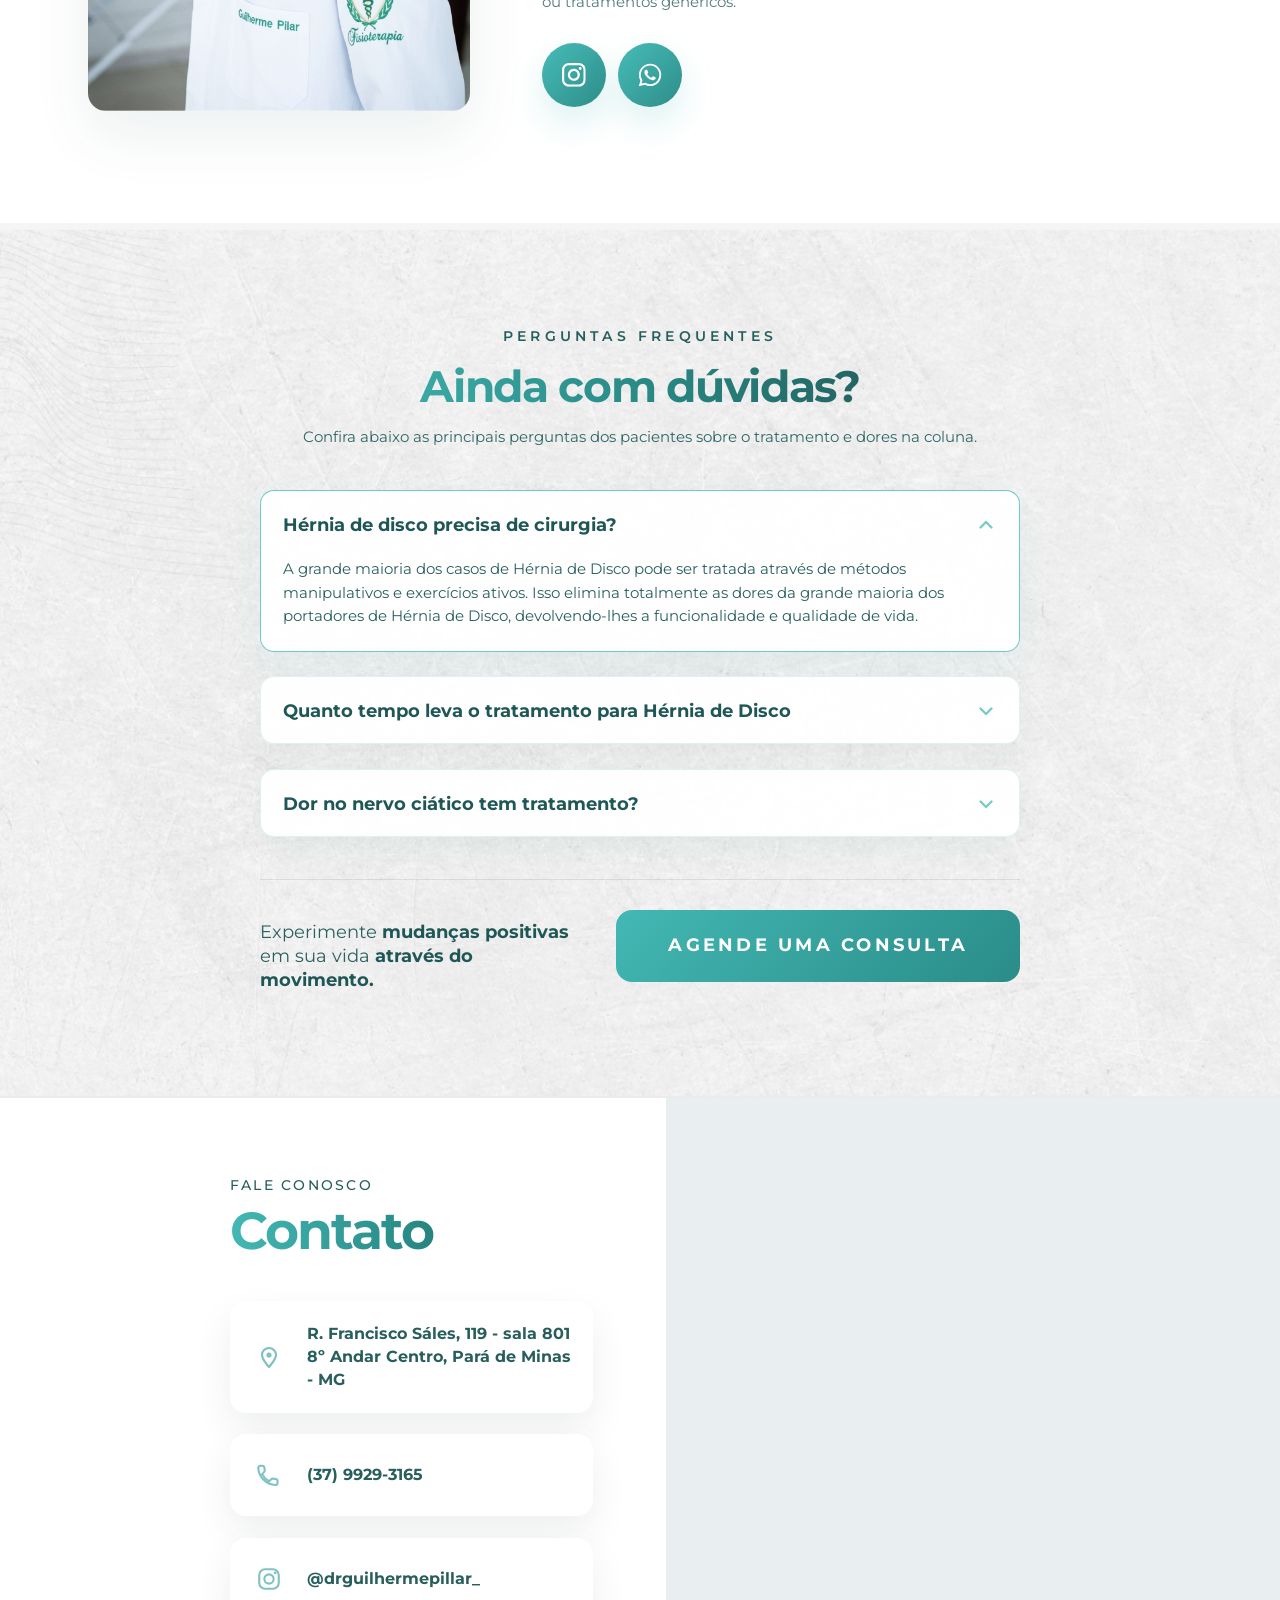
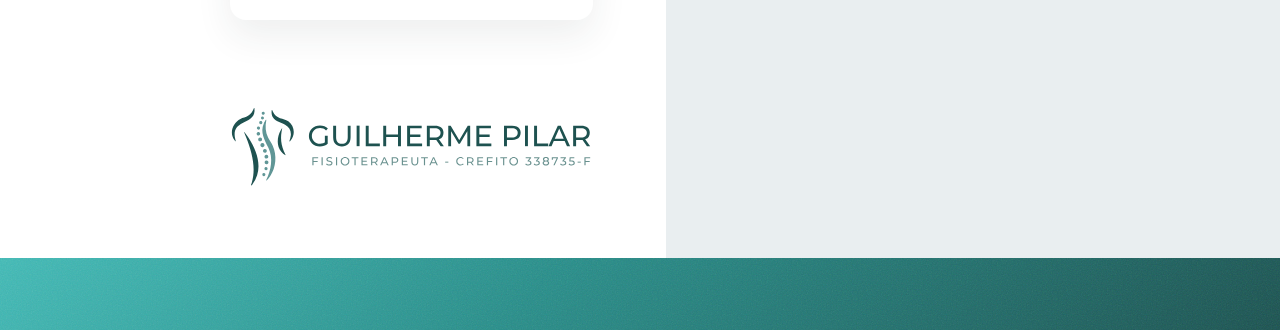
==== commit 708b7c3e: "Depoimentos mobile: alinhamento esquerdo e suporte a swipe touch Co-Authored-By: Claude Sonnet 4.6 <" ====
--- a/index.html
+++ b/index.html
@@ -933,6 +933,27 @@
       window.addEventListener('resize', init);
       track.addEventListener('mouseenter', stopAutoPlay);
       track.addEventListener('mouseleave', startAutoPlay);
+
+      var touchStartX = 0;
+      var touchStartY = 0;
+      var isDragging = false;
+      viewport.addEventListener('touchstart', function (e) {
+        touchStartX = e.touches[0].clientX;
+        touchStartY = e.touches[0].clientY;
+        isDragging = true;
+        stopAutoPlay();
+      }, { passive: true });
+      viewport.addEventListener('touchend', function (e) {
+        if (!isDragging) return;
+        isDragging = false;
+        var dx = e.changedTouches[0].clientX - touchStartX;
+        var dy = e.changedTouches[0].clientY - touchStartY;
+        if (Math.abs(dx) > Math.abs(dy) && Math.abs(dx) > 40) {
+          stepBy(dx < 0 ? 1 : -1);
+        }
+        restartAutoPlay();
+      }, { passive: true });
+
       init();
     })();
 
--- a/style.css
+++ b/style.css
@@ -12,7 +12,7 @@
   --gradient:   linear-gradient(to right, #43B8B4, #1E5250);
 }
 
-html { scroll-behavior: smooth; }
+html { scroll-behavior: smooth; overflow-x: hidden; }
 
 html {
   scrollbar-color: #43B8B4 rgba(30, 82, 80, 0.12);
@@ -275,8 +275,8 @@
 /* ===== STAMP ANIMADO ===== */
 .stamp-wrapper {
   position: absolute;
-  top: 68px;
-  right: -24px;
+  top: -36px;
+  right: -60px;
   width: 162px;
   height: 162px;
   z-index: 3;
@@ -656,7 +656,7 @@
     height: 700px;
   }
 
-  .stamp-wrapper { width: 124px; height: 124px; top: 36px; right: -16px; }
+  .stamp-wrapper { width: 124px; height: 124px; top: -68px; right: -16px; }
   .stamp-txt    { width: 124px; height: 124px; }
   .stamp-iso    { width: 70px;  height: 70px; }
 }
@@ -749,7 +749,7 @@
     transform: translateX(-50%);
   }
 
-  .stamp-wrapper { width: 86px; height: 86px; top: 180px; bottom: auto; right: 12px; }
+  .stamp-wrapper { width: 86px; height: 86px; top: 30px; bottom: auto; right: 12px; }
   .stamp-txt    { width: 86px; height: 86px; }
   .stamp-iso    { width: 48px; height: 48px; }
 
@@ -2019,18 +2019,18 @@
   }
 
   .review-card {
-    text-align: center;
-    align-items: center;
+    text-align: left;
+    align-items: flex-start;
   }
 
   .rc-header,
   .rc-stars {
-    justify-content: center;
+    justify-content: flex-start;
   }
 
   .rc-info,
   .rc-text {
-    text-align: center;
+    text-align: left;
   }
 
   .reviews-cta-text,
